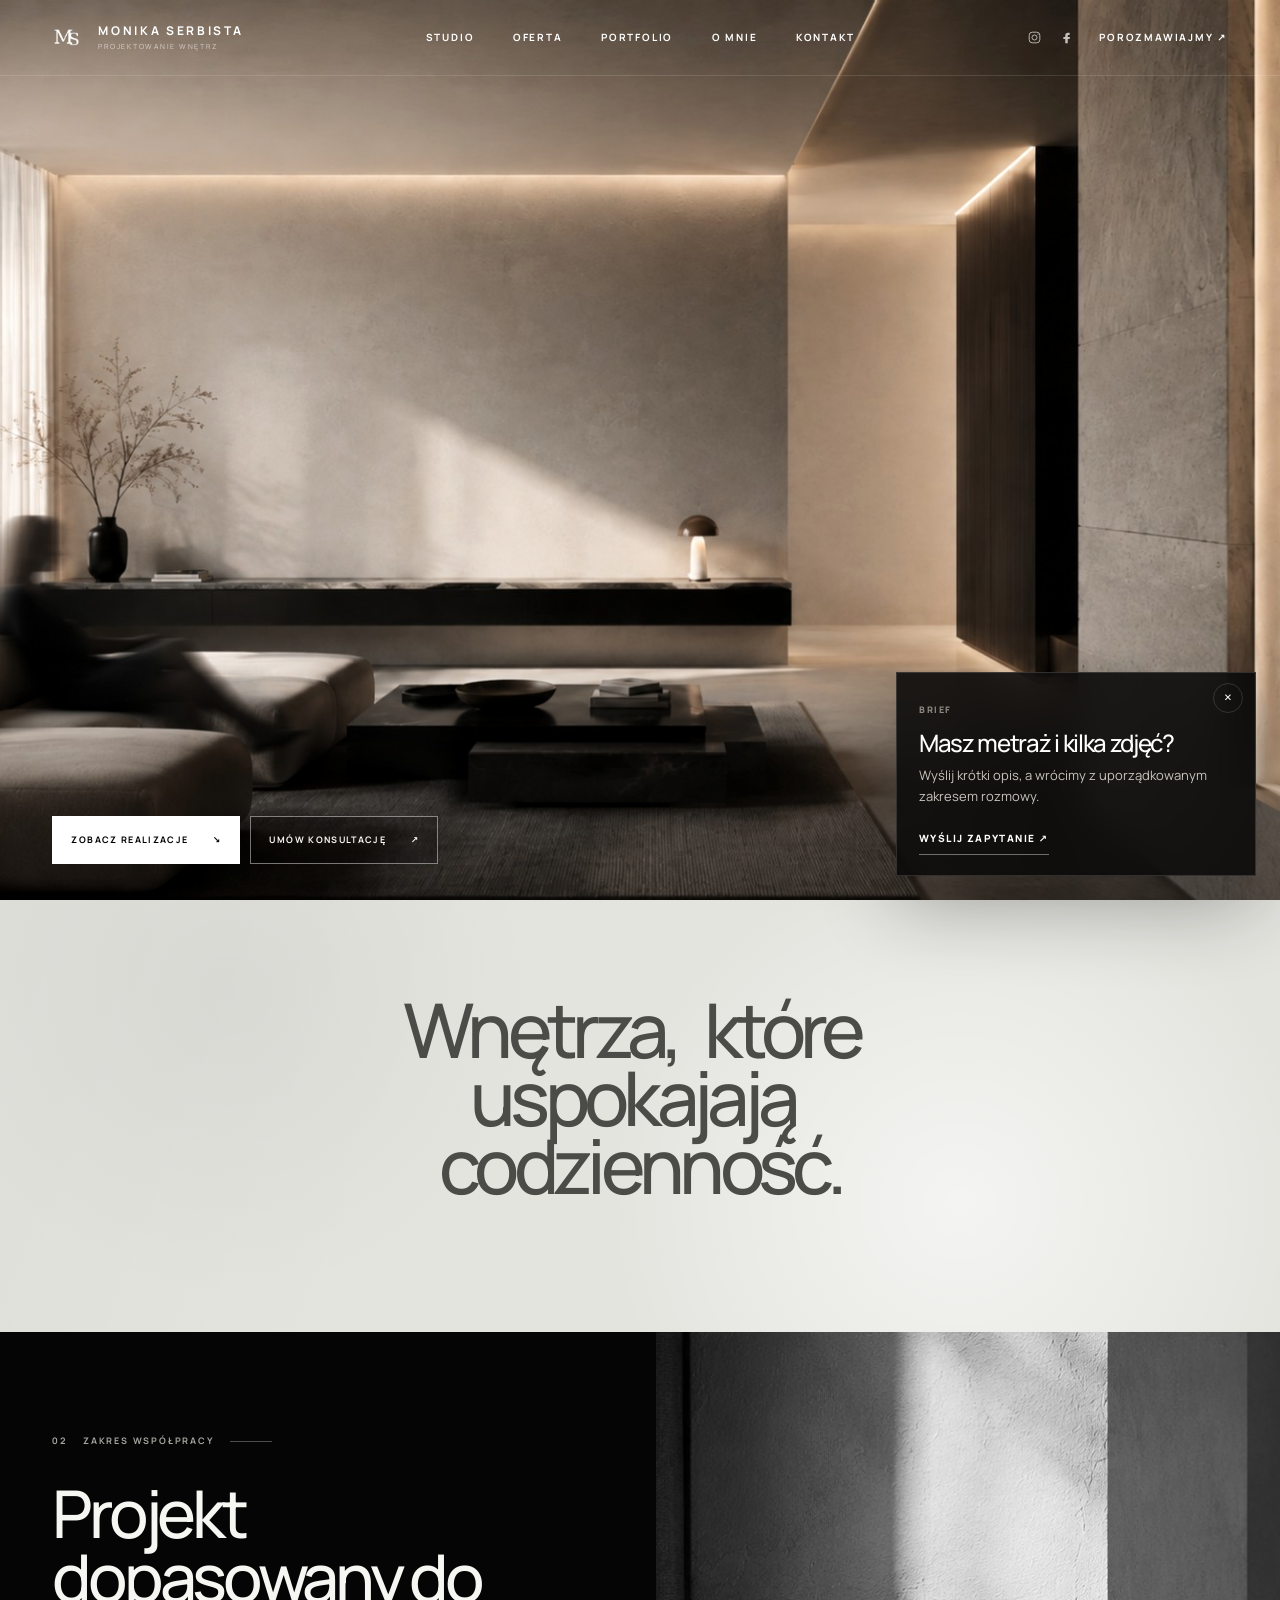
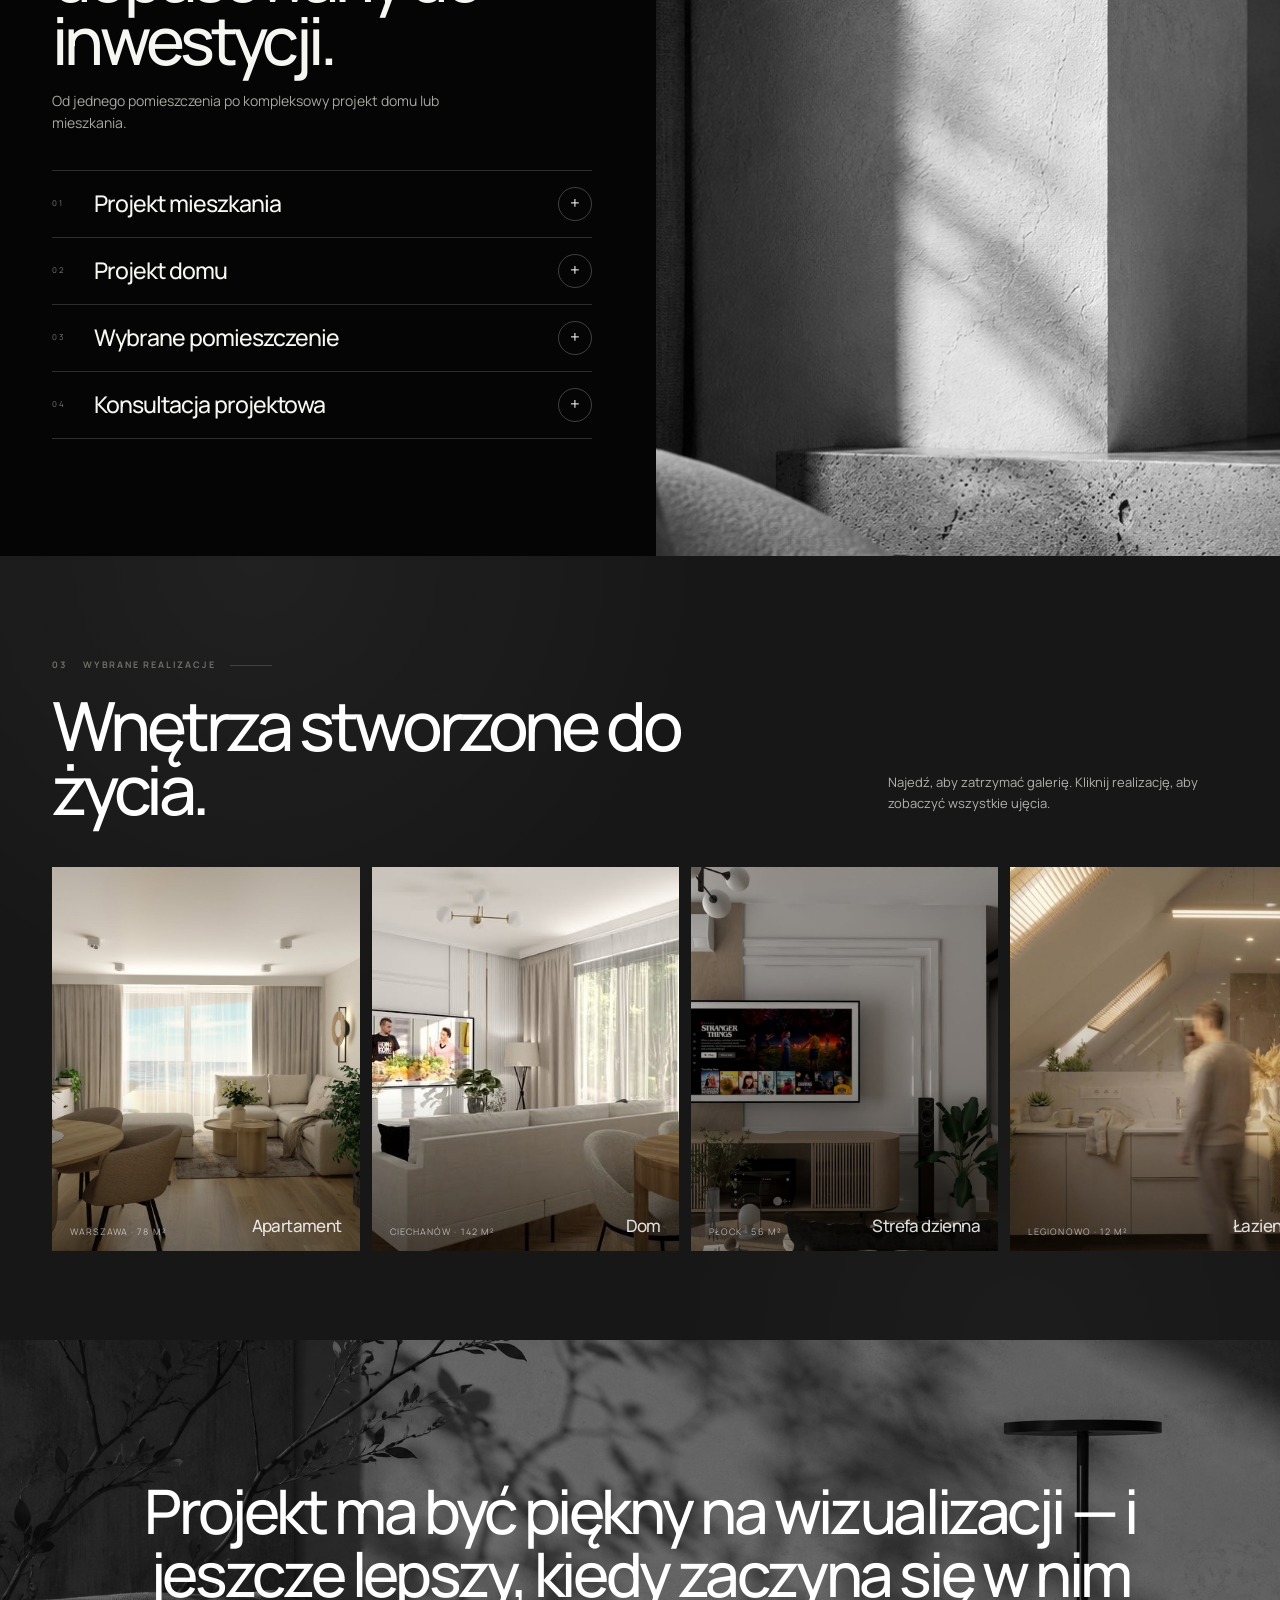
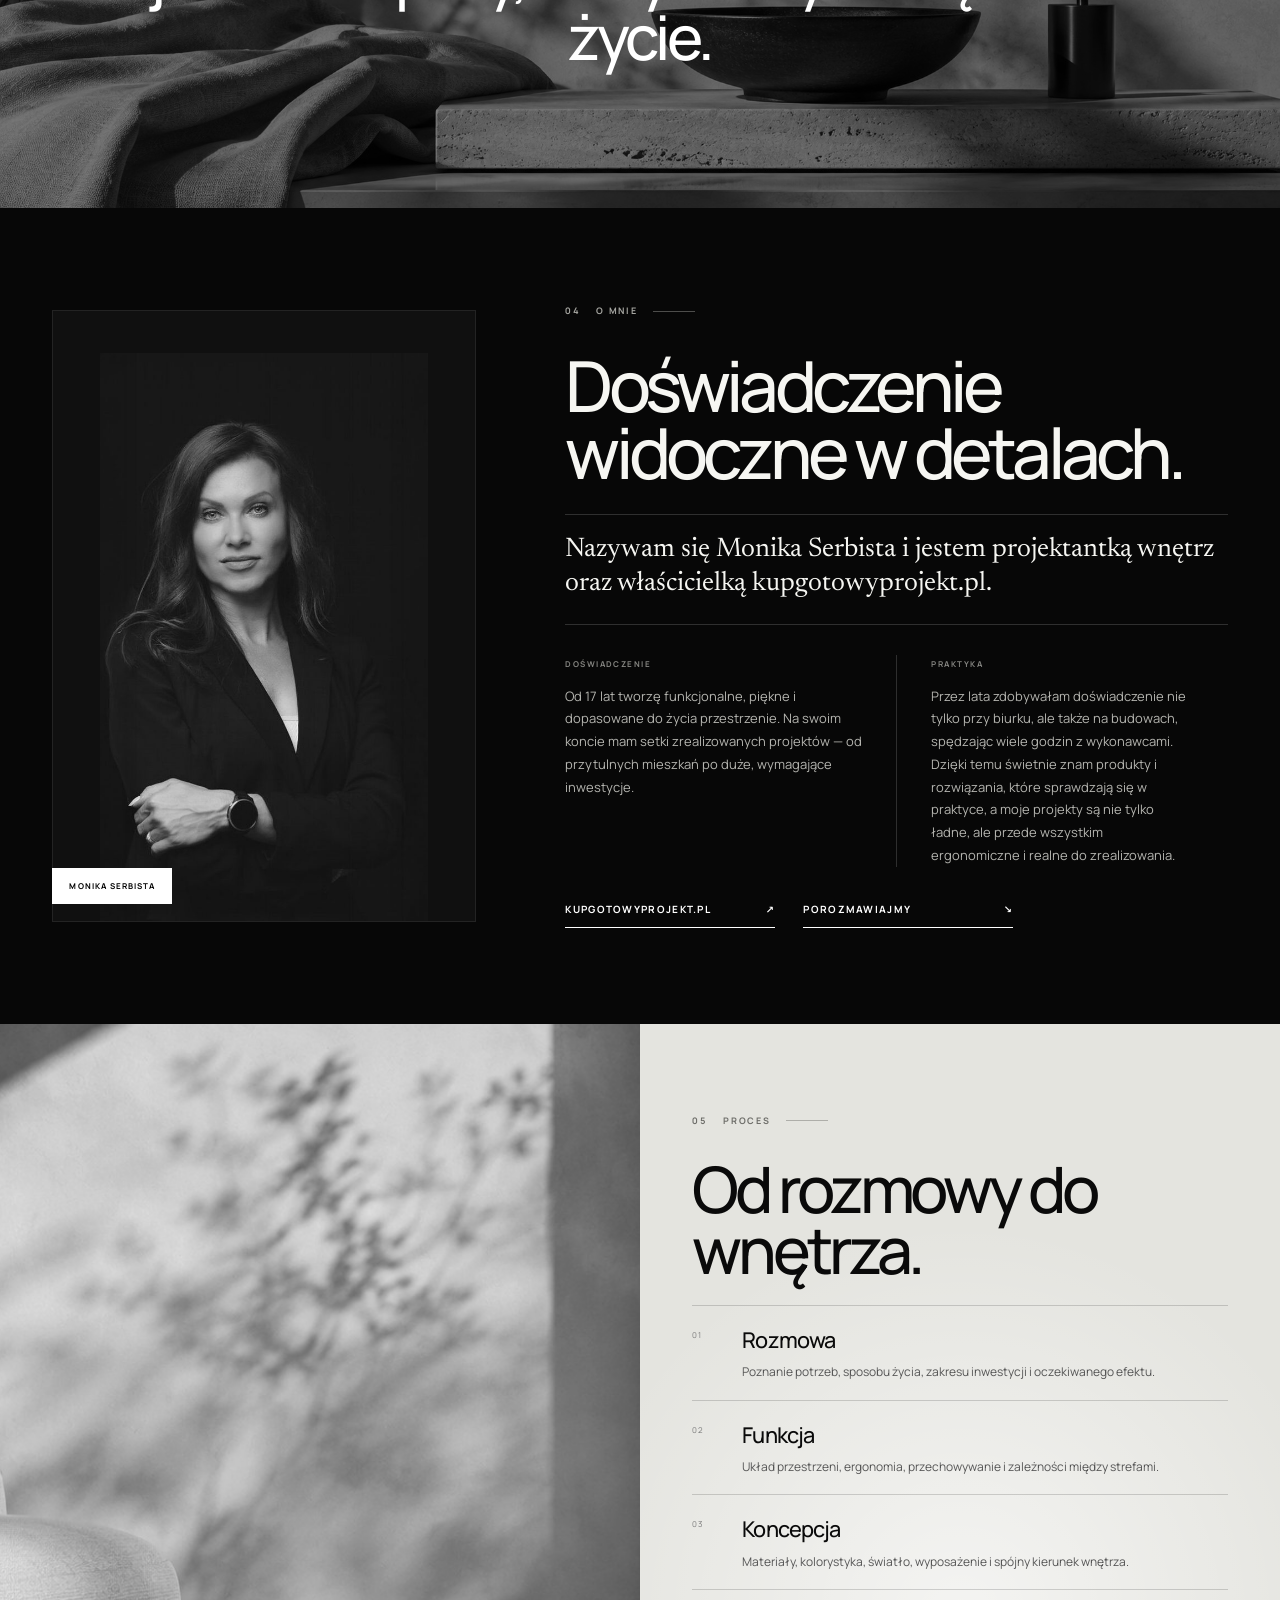
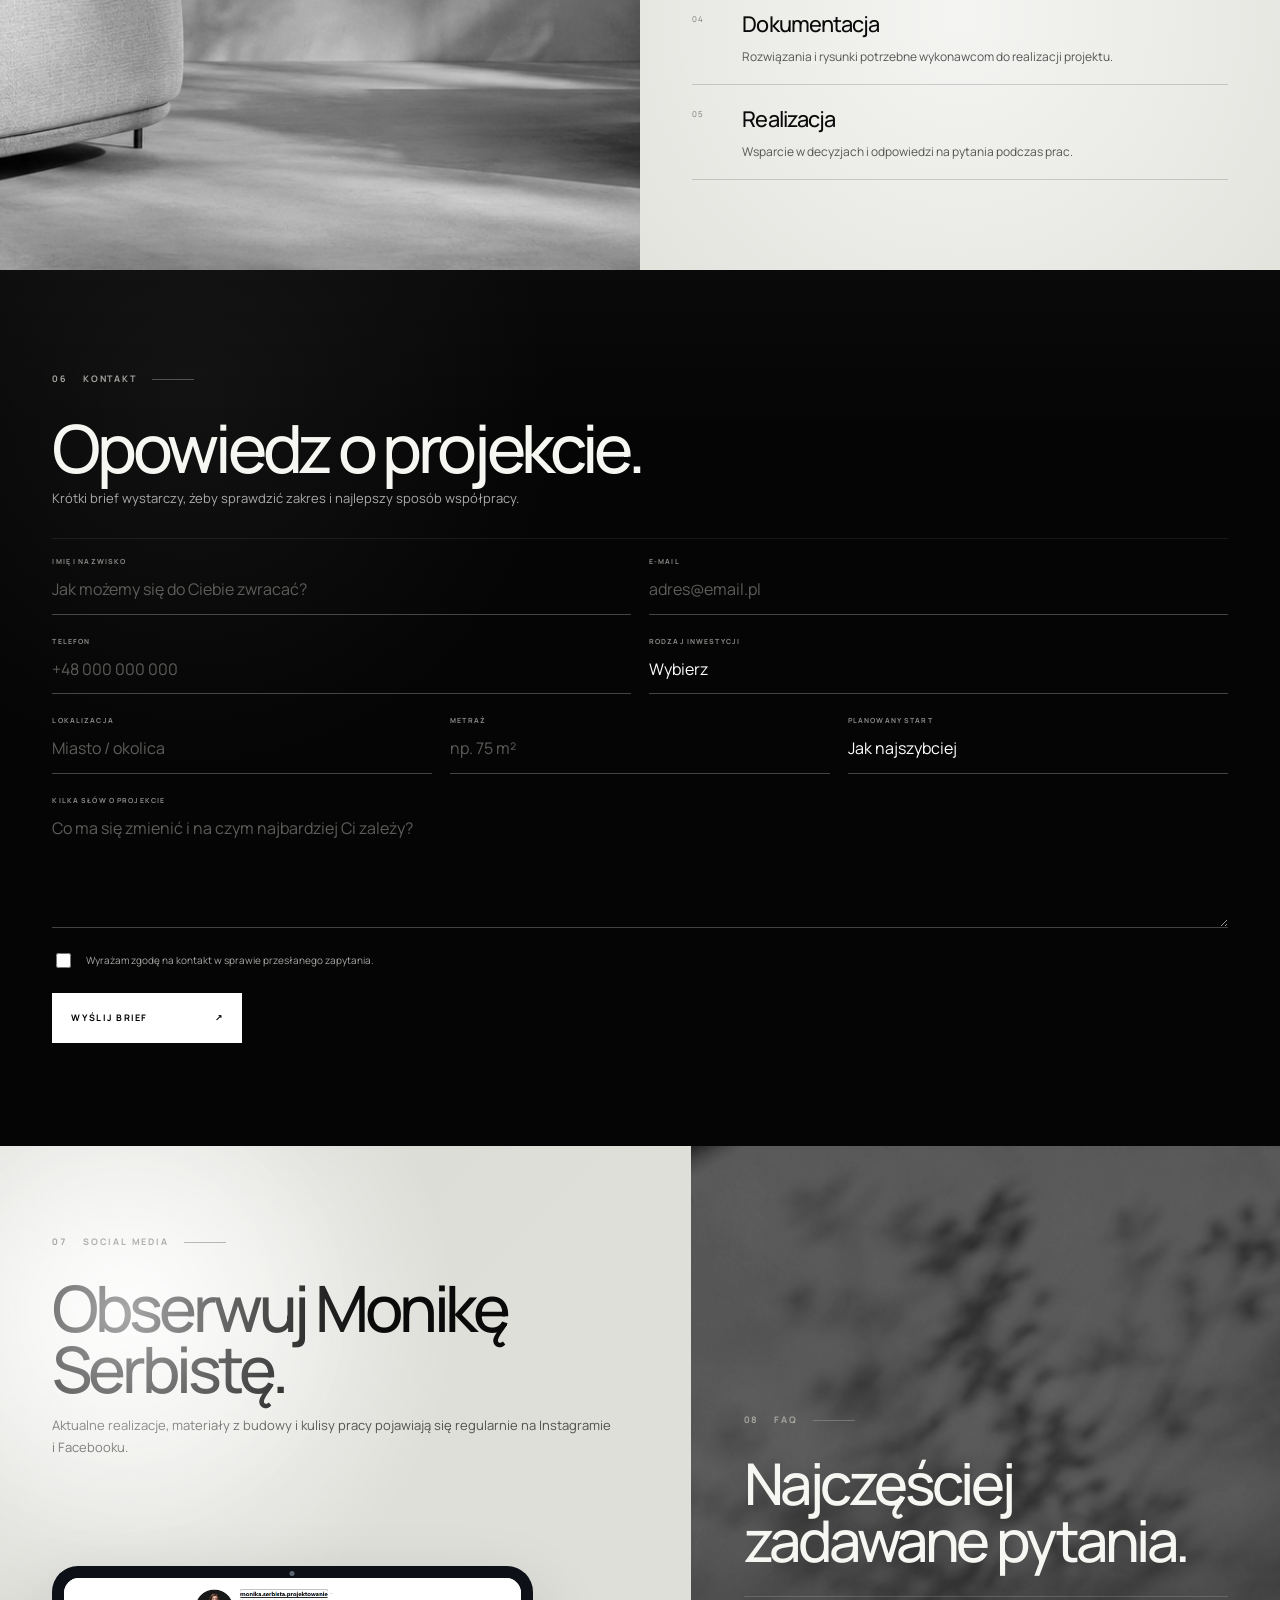
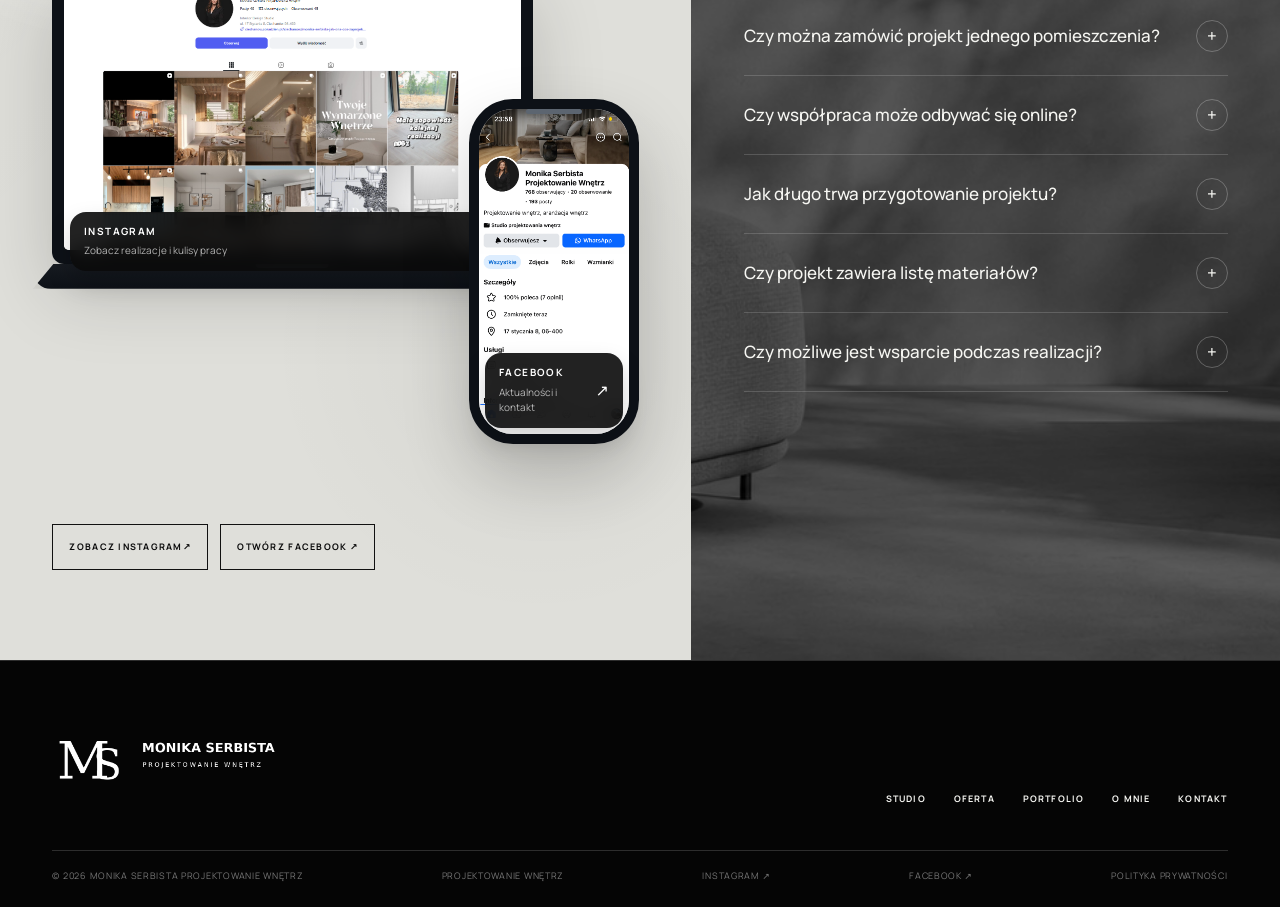
==== index.html @ b3ddcc68 "Add files via upload" ====
<!doctype html>
<html lang="pl">
<head>
  <meta charset="utf-8">
  <meta name="viewport" content="width=device-width, initial-scale=1, viewport-fit=cover">
  <meta name="theme-color" content="#050505">
  <meta name="description" content="Monika Serbista Projektowanie Wnętrz — funkcjonalne, dopracowane i realne do wykonania przestrzenie.">
  <title>Monika Serbista — projektowanie wnętrz</title>
  <link rel="icon" type="image/png" href="favicon.png">
  <link rel="preconnect" href="https://fonts.googleapis.com">
  <link rel="preconnect" href="https://fonts.gstatic.com" crossorigin>
  <link href="https://fonts.googleapis.com/css2?family=Manrope:wght@400;500;600;700&family=Newsreader:opsz,wght@6..72,400;6..72,500&display=swap" rel="stylesheet">
  <link rel="stylesheet" href="style.css?v=23.0.0">
</head>
<body>
  <a class="skip-link" href="#main">Przejdź do treści</a>

  <header class="site-header" data-header>
    <a class="brand" href="#start" aria-label="Monika Serbista Projektowanie Wnętrz — strona główna">
      <img src="monogram-white.png" alt="" class="brand__mark">
      <span class="brand__copy"><strong>MONIKA SERBISTA</strong><small>PROJEKTOWANIE WNĘTRZ</small></span>
    </a>

    <nav class="desktop-nav" aria-label="Główna nawigacja">
      <a href="#studio">Studio</a>
      <a href="#oferta">Oferta</a>
      <a href="#portfolio">Portfolio</a>
      <a href="#o-mnie">O mnie</a>
      <a href="#kontakt">Kontakt</a>
    </nav>

    <div class="header-actions">
      <div class="header-socials" aria-label="Social media">
        <a href="https://www.instagram.com/monika.serbista.projektowanie" target="_blank" rel="noopener" aria-label="Instagram Monika Serbista Projektowanie Wnętrz">
          <svg viewBox="0 0 24 24" aria-hidden="true"><rect x="3.5" y="3.5" width="17" height="17" rx="5"></rect><circle cx="12" cy="12" r="4"></circle><circle cx="17.5" cy="6.7" r=".8" class="fill"></circle></svg>
        </a>
        <a href="https://www.facebook.com/MonikaSerbistaProjektowanieWnetrz" target="_blank" rel="noopener" aria-label="Facebook Monika Serbista Projektowanie Wnętrz">
          <svg viewBox="0 0 24 24" aria-hidden="true"><path d="M14.5 8H17V4.5h-2.5C11.4 4.5 10 6.4 10 9v2H7v3.5h3V21h4v-6.5h3L17.5 11H14V9.3c0-.9.3-1.3.5-1.3Z"></path></svg>
        </a>
      </div>
      <a class="header-cta" href="#kontakt">Porozmawiajmy <span aria-hidden="true">↗</span></a>
    </div>

    <button class="menu-toggle" type="button" aria-expanded="false" aria-controls="mobile-menu" aria-label="Otwórz menu">
      <span></span><span></span>
    </button>
  </header>

  <div class="mobile-menu" id="mobile-menu" hidden>
    <nav aria-label="Menu mobilne">
      <a href="#studio"><span>01</span>Studio</a>
      <a href="#oferta"><span>02</span>Oferta</a>
      <a href="#portfolio"><span>03</span>Portfolio</a>
      <a href="#o-mnie"><span>04</span>O mnie</a>
      <a href="#kontakt"><span>05</span>Kontakt</a>
    </nav>
    <div class="mobile-menu__foot">
      <div class="mobile-socials">
        <a href="https://www.instagram.com/monika.serbista.projektowanie" target="_blank" rel="noopener">Instagram ↗</a>
        <a href="https://www.facebook.com/MonikaSerbistaProjektowanieWnetrz" target="_blank" rel="noopener">Facebook ↗</a>
      </div>
      <a href="tel:+48516092967">+48 516 092 967</a>
      <a href="mailto:serbistamonika@gmail.com">serbistamonika@gmail.com</a>
    </div>
  </div>

  <main id="main">
    <section class="hero" id="start" aria-label="Monika Serbista Projektowanie Wnętrz">
      <h1 class="sr-only">Monika Serbista — projektowanie wnętrz</h1>
      <div class="hero__frames" aria-hidden="true">
        <img src="hero-01.jpg" alt="" class="hero__frame is-active" fetchpriority="high">
        <img src="hero-02.jpg" alt="" class="hero__frame" loading="eager">
        <img src="hero-03.jpg" alt="" class="hero__frame" loading="eager">
        <img src="hero-04.jpg" alt="" class="hero__frame" loading="eager">
        <img src="hero-05.jpg" alt="" class="hero__frame" loading="eager">
      </div>
      <div class="hero__controls">
        <a class="hero-btn hero-btn--solid" href="#portfolio">Zobacz realizacje <span>↘</span></a>
        <a class="hero-btn" href="#kontakt">Umów konsultację <span>↗</span></a>
      </div>
    </section>

    <section class="studio-note surface-concrete studio-note--centered" id="studio">
      <div class="studio-note__inner studio-note__inner--centered">
        <div class="studio-rotator reveal" data-rotator aria-label="Podejście Moniki Serbisty">
          <div class="studio-rotator__stage" aria-live="polite">
            <p class="studio-rotator__line is-active">Wnętrza, które uspokajają codzienność.</p>
            <p class="studio-rotator__line">Wnętrza, które porządkują codzienność.</p>
            <p class="studio-rotator__line">Wnętrza, które mają swój rytm.</p>
            <p class="studio-rotator__line">Wnętrza, które zostają na lata.</p>
            <p class="studio-rotator__line">Wnętrza, które naprawdę działają.</p>
          </div>
        </div>
      </div>
    </section>

    <section class="services" id="oferta">
      <div class="services__copy">
        <div class="section-kicker section-kicker--light reveal"><span>02</span> Zakres współpracy</div>
        <h2 class="reveal">Projekt dopasowany do inwestycji.</h2>
        <p class="services__lead reveal">Od jednego pomieszczenia po kompleksowy projekt domu lub mieszkania.</p>

        <div class="service-list reveal" data-service-list>
          <article class="service-item">
            <button type="button" aria-expanded="false">
              <span>01</span><strong>Projekt mieszkania</strong><i>+</i>
            </button>
            <div class="service-item__panel">
              <p>Kompleksowy projekt obejmujący funkcję, koncepcję, materiały oraz dokumentację potrzebną do realizacji.</p>
              <a href="#kontakt">Zapytaj o projekt <span>↗</span></a>
            </div>
          </article>
          <article class="service-item">
            <button type="button" aria-expanded="false">
              <span>02</span><strong>Projekt domu</strong><i>+</i>
            </button>
            <div class="service-item__panel">
              <p>Spójny kierunek dla całej inwestycji — od układu pomieszczeń po materiały, światło i detale wykonawcze.</p>
              <a href="#kontakt">Zapytaj o projekt <span>↗</span></a>
            </div>
          </article>
          <article class="service-item">
            <button type="button" aria-expanded="false">
              <span>03</span><strong>Wybrane pomieszczenie</strong><i>+</i>
            </button>
            <div class="service-item__panel">
              <p>Kuchnia, łazienka, salon lub sypialnia opracowane jako osobny, precyzyjnie określony zakres.</p>
              <a href="#kontakt">Zapytaj o projekt <span>↗</span></a>
            </div>
          </article>
          <article class="service-item">
            <button type="button" aria-expanded="false">
              <span>04</span><strong>Konsultacja projektowa</strong><i>+</i>
            </button>
            <div class="service-item__panel">
              <p>Skoncentrowane spotkanie, podczas którego porządkujemy decyzje, rozwiązania i dalszy kierunek projektu.</p>
              <a href="#kontakt">Umów konsultację <span>↗</span></a>
            </div>
          </article>
        </div>
      </div>
      <div class="services__image reveal">
        <img src="separator-02.jpg" alt="Monochromatyczny detal wnętrza z rzeźbiarską formą" loading="lazy">
      </div>
    </section>

    <section class="portfolio surface-graphite" id="portfolio">
      <div class="portfolio__head">
        <div class="section-kicker reveal"><span>03</span> Wybrane realizacje</div>
        <h2 class="reveal">Wnętrza stworzone do życia.</h2>
        <p class="reveal">Najedź, aby zatrzymać galerię. Kliknij realizację, aby zobaczyć wszystkie ujęcia.</p>
      </div>

      <div class="project-marquee" data-project-marquee>
        <div class="project-rail" data-project-rail>
          <button class="project-card" type="button" data-project="apartament" aria-label="Otwórz realizację: Apartament w Warszawie">
            <img src="pokojglowny.jpg" alt="Jasny salon z jadalnią" loading="lazy">
            <span class="project-card__shade"></span>
            <span class="project-card__meta"><small>Warszawa · 78 m²</small><strong>Apartament</strong></span>
          </button>
          <button class="project-card" type="button" data-project="salon" aria-label="Otwórz realizację: Dom w Ciechanowie">
            <img src="salon3.jpg" alt="Salon z jadalnią i dużym przeszkleniem" loading="lazy">
            <span class="project-card__shade"></span>
            <span class="project-card__meta"><small>Ciechanów · 142 m²</small><strong>Dom</strong></span>
          </button>
          <button class="project-card" type="button" data-project="kuchnia-salon" aria-label="Otwórz realizację: Strefa dzienna w Płocku">
            <img src="salonkuchnia1.jpg" alt="Salon z kuchnią i drewnianą zabudową" loading="lazy">
            <span class="project-card__shade"></span>
            <span class="project-card__meta"><small>Płock · 56 m²</small><strong>Strefa dzienna</strong></span>
          </button>
          <button class="project-card" type="button" data-project="lazienka" aria-label="Otwórz realizację: Łazienka w Legionowie">
            <img src="lazienka1.jpg" alt="Łazienka pod skosem z wanną" loading="lazy">
            <span class="project-card__shade"></span>
            <span class="project-card__meta"><small>Legionowo · 12 m²</small><strong>Łazienka</strong></span>
          </button>
          <button class="project-card" type="button" data-project="sypialnia" aria-label="Otwórz realizację: Sypialnia w Olsztynie">
            <img src="sypialnia3.jpg" alt="Sypialnia w neutralnej palecie" loading="lazy">
            <span class="project-card__shade"></span>
            <span class="project-card__meta"><small>Olsztyn · 18 m²</small><strong>Sypialnia</strong></span>
          </button>
          <button class="project-card" type="button" data-project="kuchnia-salon" aria-label="Otwórz realizację: Kuchnia w Mławie">
            <img src="kuchnia1.jpg" alt="Kuchnia z jadalnią" loading="lazy">
            <span class="project-card__shade"></span>
            <span class="project-card__meta"><small>Mława · 34 m²</small><strong>Kuchnia</strong></span>
          </button>
        </div>
      </div>
    </section>

    <section class="quote-band" aria-label="Podejście projektowe">
      <img src="detail-03.jpg" alt="Materiały i światło w monochromatycznej palecie" loading="lazy">
      <div class="quote-band__overlay"></div>
      <blockquote class="reveal">Projekt ma być piękny na wizualizacji — i jeszcze lepszy, kiedy zaczyna się w nim życie.</blockquote>
    </section>

    <section class="about" id="o-mnie">
      <div class="about__portrait reveal">
        <div class="about__portrait-frame">
          <img src="omnie.jpg" alt="Monika Serbista — projektantka wnętrz" loading="lazy">
        </div>
        <span>Monika Serbista</span>
      </div>
      <div class="about__copy">
        <div class="section-kicker section-kicker--light reveal"><span>04</span> O mnie</div>
        <h2 class="reveal">Doświadczenie widoczne w detalach.</h2>
        <p class="about__intro reveal">Nazywam się Monika Serbista i jestem projektantką wnętrz oraz właścicielką kupgotowyprojekt.pl.</p>

        <div class="about__story reveal">
          <article>
            <span>DOŚWIADCZENIE</span>
            <p>Od 17 lat tworzę funkcjonalne, piękne i dopasowane do życia przestrzenie. Na swoim koncie mam setki zrealizowanych projektów — od przytulnych mieszkań po duże, wymagające inwestycje.</p>
          </article>
          <article>
            <span>PRAKTYKA</span>
            <p>Przez lata zdobywałam doświadczenie nie tylko przy biurku, ale także na budowach, spędzając wiele godzin z wykonawcami. Dzięki temu świetnie znam produkty i rozwiązania, które sprawdzają się w praktyce, a moje projekty są nie tylko ładne, ale przede wszystkim ergonomiczne i realne do zrealizowania.</p>
          </article>
        </div>

        <div class="about__links reveal">
          <a class="line-link line-link--light" href="https://kupgotowyprojekt.pl/" target="_blank" rel="noopener">kupgotowyprojekt.pl <span>↗</span></a>
          <a class="line-link line-link--light" href="#kontakt">Porozmawiajmy <span>↘</span></a>
        </div>
      </div>
    </section>

    <section class="process surface-concrete" id="proces">
      <div class="process__image reveal">
        <img src="separator-03.jpg" alt="Monochromatyczny kącik wypoczynkowy i naturalne światło" loading="lazy">
      </div>
      <div class="process__copy">
        <div class="section-kicker reveal"><span>05</span> Proces</div>
        <h2 class="reveal">Od rozmowy do wnętrza.</h2>
        <div class="process__steps reveal">
          <article><span>01</span><div><strong>Rozmowa</strong><p>Poznanie potrzeb, sposobu życia, zakresu inwestycji i oczekiwanego efektu.</p></div></article>
          <article><span>02</span><div><strong>Funkcja</strong><p>Układ przestrzeni, ergonomia, przechowywanie i zależności między strefami.</p></div></article>
          <article><span>03</span><div><strong>Koncepcja</strong><p>Materiały, kolorystyka, światło, wyposażenie i spójny kierunek wnętrza.</p></div></article>
          <article><span>04</span><div><strong>Dokumentacja</strong><p>Rozwiązania i rysunki potrzebne wykonawcom do realizacji projektu.</p></div></article>
          <article><span>05</span><div><strong>Realizacja</strong><p>Wsparcie w decyzjach i odpowiedzi na pytania podczas prac.</p></div></article>
        </div>
      </div>
    </section>

    <section class="contact" id="kontakt">
      <div class="contact__panel">
        <div class="section-kicker section-kicker--light reveal"><span>06</span> Kontakt</div>
        <h2 class="reveal">Opowiedz o projekcie.</h2>
        <p class="contact__lead reveal">Krótki brief wystarczy, żeby sprawdzić zakres i najlepszy sposób współpracy.</p>

        <form class="brief-form reveal" action="https://formsubmit.co/serbistamonika@gmail.com" method="POST">
          <input type="hidden" name="_subject" value="Nowe zapytanie ze strony Monika Serbista Projektowanie Wnętrz">
          <input type="hidden" name="_template" value="table">
          <input type="hidden" name="_captcha" value="false">
          <input type="text" name="_honey" tabindex="-1" autocomplete="off" class="honeypot">

          <div class="field field--half"><label for="name">Imię i nazwisko</label><input id="name" name="Imię i nazwisko" type="text" required placeholder="Jak możemy się do Ciebie zwracać?"></div>
          <div class="field field--half"><label for="email">E-mail</label><input id="email" name="E-mail" type="email" required placeholder="adres@email.pl"></div>
          <div class="field field--half"><label for="phone">Telefon</label><input id="phone" name="Telefon" type="tel" placeholder="+48 000 000 000"></div>
          <div class="field field--half"><label for="type">Rodzaj inwestycji</label><select id="type" name="Rodzaj inwestycji" required><option value="" selected disabled>Wybierz</option><option>Mieszkanie</option><option>Dom</option><option>Pojedyncze pomieszczenie</option><option>Konsultacja</option></select></div>
          <div class="field field--third"><label for="location">Lokalizacja</label><input id="location" name="Lokalizacja" type="text" placeholder="Miasto / okolica"></div>
          <div class="field field--third"><label for="area">Metraż</label><input id="area" name="Metraż" type="text" placeholder="np. 75 m²"></div>
          <div class="field field--third"><label for="project-start">Planowany start</label><select id="project-start" name="Planowany start"><option>Jak najszybciej</option><option>1–3 miesiące</option><option>3–6 miesięcy</option><option>Później / orientacyjnie</option></select></div>
          <div class="field field--full"><label for="message">Kilka słów o projekcie</label><textarea id="message" name="Opis projektu" rows="4" required placeholder="Co ma się zmienić i na czym najbardziej Ci zależy?"></textarea></div>
          <label class="consent field--full"><input type="checkbox" required><span>Wyrażam zgodę na kontakt w sprawie przesłanego zapytania.</span></label>
          <div class="form-submit field--full"><button class="submit-btn" type="submit">Wyślij brief <span>↗</span></button></div>
        </form>
      </div>
    </section>

    <section class="social-faq" aria-label="Social media i najczęściej zadawane pytania">
      <div class="social-showcase surface-concrete">
        <div class="section-kicker reveal"><span>07</span> Social media</div>
        <h2 class="reveal">Obserwuj Monikę Serbistę.</h2>
        <p class="reveal">Aktualne realizacje, materiały z budowy i kulisy pracy pojawiają się regularnie na Instagramie i Facebooku.</p>

        <div class="social-devices reveal" data-parallax-area aria-label="Podgląd profili Moniki Serbisty na Instagramie i Facebooku">
          <a class="social-laptop" data-parallax="5" href="https://www.instagram.com/monika.serbista.projektowanie" target="_blank" rel="noopener" aria-label="Otwórz Instagram Moniki Serbisty">
            <div class="social-laptop__screen-shell">
              <span class="social-laptop__camera" aria-hidden="true"></span>
              <div class="social-laptop__screen">
                <img src="social-instagram-desktop.png" alt="Profil Monika Serbista Projektowanie Wnętrz na Instagramie">
              </div>
            </div>
            <div class="social-laptop__base" aria-hidden="true"><span></span></div>
            <div class="social-device-label"><strong>Instagram</strong><small>Zobacz realizacje i kulisy pracy</small><i>↗</i></div>
          </a>

          <a class="social-phone" data-parallax="-5" href="https://www.facebook.com/MonikaSerbistaProjektowanieWnetrz" target="_blank" rel="noopener" aria-label="Otwórz Facebook Moniki Serbisty">
            <div class="social-phone__shell">
              <span class="social-phone__speaker" aria-hidden="true"></span>
              <div class="social-phone__screen">
                <img src="social-facebook-phone.png" alt="Mobilny profil Monika Serbista Projektowanie Wnętrz na Facebooku">
              </div>
            </div>
            <div class="social-device-label"><strong>Facebook</strong><small>Aktualności i kontakt</small><i>↗</i></div>
          </a>
        </div>

        <div class="social-showcase__links reveal">
          <a href="https://www.instagram.com/monika.serbista.projektowanie" target="_blank" rel="noopener">Zobacz Instagram <span>↗</span></a>
          <a href="https://www.facebook.com/MonikaSerbistaProjektowanieWnetrz" target="_blank" rel="noopener">Otwórz Facebook <span>↗</span></a>
        </div>
      </div>

      <div class="faq-panel">
        <img src="separator-03.jpg" alt="" aria-hidden="true">
        <div class="faq-panel__shade"></div>
        <div class="faq-panel__content">
          <div class="section-kicker section-kicker--light reveal"><span>08</span> FAQ</div>
          <h2 class="reveal">Najczęściej zadawane pytania.</h2>
          <div class="faq-list reveal">
            <details>
              <summary>Czy można zamówić projekt jednego pomieszczenia?<span>+</span></summary>
              <p>Tak. Zakres może obejmować pojedynczą kuchnię, łazienkę, salon, sypialnię albo inne wybrane wnętrze.</p>
            </details>
            <details>
              <summary>Czy współpraca może odbywać się online?<span>+</span></summary>
              <p>Tak. Sposób współpracy dobierany jest do lokalizacji, zakresu projektu i potrzeb inwestora.</p>
            </details>
            <details>
              <summary>Jak długo trwa przygotowanie projektu?<span>+</span></summary>
              <p>Termin zależy od metrażu i zakresu. Po krótkim briefie można określić realny harmonogram dla konkretnej inwestycji.</p>
            </details>
            <details>
              <summary>Czy projekt zawiera listę materiałów?<span>+</span></summary>
              <p>Zakres może obejmować dobór materiałów, wyposażenia i rozwiązań potrzebnych do świadomej realizacji projektu.</p>
            </details>
            <details>
              <summary>Czy możliwe jest wsparcie podczas realizacji?<span>+</span></summary>
              <p>Tak. Forma wsparcia i konsultacji podczas prac jest ustalana indywidualnie wraz z zakresem projektu.</p>
            </details>
          </div>
        </div>
      </div>
    </section>
  </main>

  <footer class="site-footer">
    <div class="site-footer__top">
      <img src="logo-white.png" alt="Monika Serbista — projektowanie wnętrz" class="site-footer__logo">
      <div class="site-footer__nav"><a href="#studio">Studio</a><a href="#oferta">Oferta</a><a href="#portfolio">Portfolio</a><a href="#o-mnie">O mnie</a><a href="#kontakt">Kontakt</a></div>
    </div>
    <div class="site-footer__meta">
      <span>© <span data-year></span> Monika Serbista Projektowanie Wnętrz</span><span>Projektowanie wnętrz</span>
      <a href="https://www.instagram.com/monika.serbista.projektowanie" target="_blank" rel="noopener">Instagram ↗</a>
      <a href="https://www.facebook.com/MonikaSerbistaProjektowanieWnetrz" target="_blank" rel="noopener">Facebook ↗</a>
      <a href="https://kupgotowyprojekt.pl/polityka-prywatnosci/" target="_blank" rel="noopener">Polityka prywatności</a>
    </div>
  </footer>

  <dialog class="gallery" aria-label="Galeria realizacji">
    <button class="gallery__close" type="button" aria-label="Zamknij galerię">×</button>
    <button class="gallery__nav gallery__nav--prev" type="button" aria-label="Poprzednie zdjęcie">←</button>
    <figure><img src="" alt=""><figcaption><span class="gallery__title"></span><span class="gallery__count"></span></figcaption></figure>
    <button class="gallery__nav gallery__nav--next" type="button" aria-label="Następne zdjęcie">→</button>
  </dialog>

  <script src="script.js?v=23.0.0" defer></script>
</body>
</html>
---- style.css ----
:root{
  --black:#050505;
  --black-soft:#0d0d0d;
  --graphite:#171717;
  --graphite-2:#242424;
  --white:#f6f6f2;
  --paper:#e4e4df;
  --paper-2:#d4d4cf;
  --muted:#9d9d98;
  --line:rgba(255,255,255,.16);
  --line-dark:rgba(0,0,0,.16);
  --header-h:76px;
  --pad-x:clamp(22px,4.1vw,72px);
  --sans:"Manrope",system-ui,-apple-system,BlinkMacSystemFont,"Segoe UI",sans-serif;
  --serif:"Newsreader",Georgia,serif;
}

*{box-sizing:border-box}
html{scroll-behavior:smooth;background:var(--black)}
body{margin:0;background:var(--black);color:var(--white);font-family:var(--sans);font-size:16px;line-height:1.55;overflow-x:hidden}
body.menu-open{overflow:hidden}
img{display:block;max-width:100%}
section[id]{scroll-margin-top:var(--header-h)}
a{color:inherit;text-decoration:none}
button,input,select,textarea{font:inherit}
button{color:inherit}
.sr-only{position:absolute;width:1px;height:1px;padding:0;margin:-1px;overflow:hidden;clip:rect(0,0,0,0);white-space:nowrap;border:0}
.skip-link{position:fixed;left:12px;top:12px;z-index:9999;background:#fff;color:#000;padding:10px 14px;transform:translateY(-160%);visibility:hidden;opacity:0;transition:.25s}
.skip-link:focus-visible{transform:none;visibility:visible;opacity:1}

/* Header */
.site-header{position:fixed;inset:0 0 auto 0;height:var(--header-h);padding:0 var(--pad-x);display:grid;grid-template-columns:1fr auto 1fr;align-items:center;z-index:1000;color:#fff;background:transparent;border-bottom:1px solid rgba(255,255,255,.12);transition:background .35s ease,border-color .35s ease,backdrop-filter .35s ease}
.site-header.is-scrolled,.site-header.menu-active{background:rgba(5,5,5,.96);border-color:rgba(255,255,255,.12);backdrop-filter:blur(14px)}
.brand{display:inline-flex;align-items:center;gap:12px;width:max-content}
.brand__mark{width:34px;height:34px;object-fit:contain}
.brand__copy{display:grid;line-height:1}
.brand__copy strong{font-size:12px;letter-spacing:.22em;font-weight:700}
.brand__copy small{margin-top:6px;font-size:7px;letter-spacing:.25em;color:rgba(255,255,255,.64)}
.desktop-nav{display:flex;gap:clamp(26px,3vw,54px);align-items:center}
.desktop-nav a,.header-cta{font-size:10px;font-weight:700;letter-spacing:.18em;text-transform:uppercase;position:relative;white-space:nowrap}
.desktop-nav a::after,.header-cta::after{content:"";position:absolute;left:0;right:100%;bottom:-8px;height:1px;background:#fff;transition:right .3s ease}
.desktop-nav a:hover::after,.header-cta:hover::after{right:0}
.header-actions{justify-self:end;display:flex;align-items:center;gap:24px}
.header-socials{display:flex;align-items:center;gap:14px}
.header-socials a{display:grid;place-items:center;width:18px;height:18px;opacity:.72;transition:opacity .25s ease,transform .25s ease}
.header-socials a:hover{opacity:1;transform:translateY(-2px)}
.header-socials svg{width:15px;height:15px;fill:none;stroke:currentColor;stroke-width:1.45}
.header-socials svg path,.header-socials svg .fill{fill:currentColor;stroke:none}
.menu-toggle{display:none;width:44px;height:44px;border:0;background:transparent;padding:0;position:relative}
.menu-toggle span{position:absolute;left:10px;right:10px;height:1px;background:#fff;transition:.25s}
.menu-toggle span:first-child{top:18px}.menu-toggle span:last-child{top:25px}
.menu-toggle[aria-expanded="true"] span:first-child{top:22px;transform:rotate(45deg)}
.menu-toggle[aria-expanded="true"] span:last-child{top:22px;transform:rotate(-45deg)}
.mobile-menu{position:fixed;inset:var(--header-h) 0 0;background:#050505;z-index:990;padding:42px 22px 26px;color:#fff}
.mobile-menu nav{display:grid}
.mobile-menu nav a{display:flex;align-items:baseline;gap:15px;padding:18px 0;border-bottom:1px solid var(--line);font-size:clamp(30px,10vw,54px);line-height:1}
.mobile-menu nav span{font-size:9px;color:#888;letter-spacing:.18em}
.mobile-menu__foot{position:absolute;left:22px;right:22px;bottom:28px;display:grid;gap:8px;font-size:12px;color:#aaa}
.mobile-socials{display:flex;gap:22px;margin-bottom:12px;color:#fff}

/* Shared */
.section-kicker{display:flex;align-items:center;gap:15px;font-size:9px;font-weight:700;letter-spacing:.2em;text-transform:uppercase;color:#6d6d69}
.section-kicker::after{content:"";width:42px;height:1px;background:currentColor;opacity:.45}
.section-kicker span{font-variant-numeric:tabular-nums}
.section-kicker--light{color:#a5a5a0}
.reveal{opacity:0;transform:translateY(22px);transition:opacity .75s cubic-bezier(.2,.7,.2,1),transform .75s cubic-bezier(.2,.7,.2,1)}
.reveal.is-visible{opacity:1;transform:none}
.line-link{display:inline-flex;align-items:center;justify-content:space-between;gap:40px;min-width:210px;padding:0 0 10px;border-bottom:1px solid currentColor;font-size:10px;font-weight:700;letter-spacing:.13em;text-transform:uppercase}
.line-link span{transition:transform .25s ease}.line-link:hover span{transform:translate(3px,3px)}
.line-link--light{color:#fff}
.surface-concrete{background-color:var(--paper);background-image:radial-gradient(circle at 18% 22%,rgba(0,0,0,.04),transparent 28%),radial-gradient(circle at 75% 70%,rgba(255,255,255,.6),transparent 35%),linear-gradient(110deg,rgba(0,0,0,.025),transparent 35%)}
.surface-graphite{background-color:#171717;background-image:radial-gradient(circle at 20% 0,rgba(255,255,255,.045),transparent 35%),radial-gradient(circle at 80% 100%,rgba(255,255,255,.025),transparent 28%)}

/* Hero */
.hero{position:relative;height:100svh;min-height:620px;background:#111;overflow:hidden}
.hero__frames,.hero__frame{position:absolute;inset:0;width:100%;height:100%}
.hero__frame{object-fit:cover;object-position:center center;opacity:0;transform:scale(1.015);transition:opacity 1.05s ease,transform 4s ease}
.hero__frame.is-active{opacity:1;transform:scale(1)}
.hero__controls{position:absolute;left:var(--pad-x);bottom:clamp(22px,4vh,48px);z-index:2;display:flex;gap:10px}
.hero-btn{min-width:188px;height:48px;padding:0 18px;display:flex;align-items:center;justify-content:space-between;gap:20px;border:1px solid rgba(255,255,255,.45);background:rgba(5,5,5,.18);backdrop-filter:blur(10px);font-size:9px;font-weight:700;letter-spacing:.15em;text-transform:uppercase;transition:background .25s ease,color .25s ease,border-color .25s ease,transform .25s ease}
.hero-btn:hover{transform:translateY(-2px);background:#fff;color:#000;border-color:#fff}
.hero-btn--solid{background:#fff;color:#000;border-color:#fff}
.hero-btn--solid:hover{background:#050505;color:#fff;border-color:#050505}

/* Studio note */
.studio-note{color:#0a0a0a;padding:clamp(88px,10vw,150px) var(--pad-x);min-height:76svh;display:flex;align-items:center}
.studio-note__inner{width:min(1380px,100%);margin:0;display:grid;grid-template-columns:minmax(0,1.08fr) minmax(280px,.58fr);gap:clamp(34px,6vw,120px);align-items:end}
.studio-note h2{margin:42px 0 26px;font-size:clamp(52px,5.6vw,92px);line-height:.94;letter-spacing:-.065em;font-weight:500}
.studio-note p{width:min(520px,100%);margin:0 0 36px;color:#4b4b48;font-size:15px;line-height:1.75}

/* Services */
.services{display:grid;grid-template-columns:minmax(0,1fr) minmax(44%,.95fr);min-height:calc(100svh - var(--header-h));background:#050505}
.services__copy{padding:clamp(88px,8vw,130px) clamp(24px,5vw,82px) 70px var(--pad-x);display:flex;flex-direction:column;justify-content:center}
.services h2{margin:34px 0 18px;max-width:670px;font-size:clamp(52px,5.15vw,88px);line-height:.96;letter-spacing:-.065em;font-weight:500}
.services__lead{max-width:430px;color:#a7a7a2;margin:0 0 28px;font-size:14px}
.services__image{position:relative;min-height:100%;overflow:hidden}
.services__image::after{content:"";position:absolute;inset:0;background:linear-gradient(90deg,rgba(5,5,5,.06),transparent 26%);pointer-events:none}
.services__image img{width:100%;height:100%;object-fit:cover;filter:grayscale(1);transition:transform 1.1s cubic-bezier(.2,.7,.2,1)}
.services__image:hover img{transform:scale(1.025)}
.service-list{margin-top:8px;border-top:1px solid var(--line)}
.service-item{border-bottom:1px solid var(--line)}
.service-item button{width:100%;min-height:66px;padding:0;border:0;background:none;display:grid;grid-template-columns:42px 1fr 38px;align-items:center;text-align:left;cursor:pointer}
.service-item button>span{font-size:8px;color:#777;letter-spacing:.14em}
.service-item strong{font-size:clamp(20px,1.8vw,31px);font-weight:500;letter-spacing:-.045em}
.service-item i{font-style:normal;width:34px;height:34px;border:1px solid rgba(255,255,255,.23);border-radius:50%;display:grid;place-items:center;justify-self:end;font-size:17px;transition:transform .3s ease,background .3s ease,color .3s ease,border-color .3s ease}
.service-item button:hover i,.service-item.is-open i{background:#fff;color:#000;border-color:#fff;transform:scale(1.12) rotate(45deg)}
.service-item button:hover strong{transform:translateX(5px)}
.service-item strong{transition:transform .3s ease}
.service-item__panel{padding:0 38px 22px 42px;display:grid;grid-template-columns:1fr auto;gap:20px;align-items:end;color:#a8a8a4}
.service-item__panel p{margin:0;max-width:520px;font-size:12px;line-height:1.65}
.service-item__panel a{font-size:9px;font-weight:700;letter-spacing:.13em;text-transform:uppercase;color:#fff;white-space:nowrap}
.service-item__panel[hidden]{display:none}

/* Portfolio */
.portfolio{color:#fff;padding:clamp(78px,8vw,120px) 0 clamp(68px,7vw,105px);overflow:hidden}
.portfolio__head{padding:0 var(--pad-x);display:grid;grid-template-columns:minmax(0,1fr) minmax(240px,340px);align-items:end;gap:22px 46px;margin-bottom:45px}
.portfolio__head .section-kicker{grid-column:1/-1}
.portfolio__head h2{grid-column:1/2;justify-self:start;text-align:left;margin:0;font-size:clamp(54px,5.3vw,90px);line-height:.94;letter-spacing:-.065em;font-weight:500;max-width:700px}
.portfolio__head p{grid-column:2/3;justify-self:start;margin:0 0 7px;color:#b1b1ad;font-size:13px;max-width:320px;line-height:1.65}
.project-marquee{overflow:hidden;width:100%;cursor:grab}
.project-marquee:active{cursor:grabbing}
.project-rail{display:flex;gap:12px;width:max-content;padding:0 var(--pad-x);will-change:transform}
.project-card{position:relative;flex:0 0 clamp(280px,25vw,420px);height:clamp(360px,36vw,510px);padding:0;border:0;background:#222;overflow:hidden;cursor:pointer;text-align:left}
.project-card img{width:100%;height:100%;object-fit:cover;filter:none;transition:transform .8s cubic-bezier(.2,.7,.2,1),filter .35s ease}
.project-card__shade{position:absolute;inset:0;background:linear-gradient(180deg,transparent 58%,rgba(0,0,0,.72));opacity:.55;transition:opacity .3s ease}
.project-card__meta{position:absolute;left:18px;right:18px;bottom:16px;display:flex;align-items:flex-end;justify-content:space-between;gap:16px;color:#fff;transform:translateY(4px);opacity:.85;transition:opacity .3s ease,transform .3s ease}
.project-card__meta small{font-size:9px;letter-spacing:.12em;text-transform:uppercase;color:rgba(255,255,255,.72)}
.project-card__meta strong{font-size:17px;font-weight:500;letter-spacing:-.035em;text-align:right}
.project-card:hover img,.project-card:focus-visible img{transform:scale(1.035)}
.project-card:hover .project-card__shade,.project-card:focus-visible .project-card__shade{opacity:.78}
.project-card:hover .project-card__meta,.project-card:focus-visible .project-card__meta{opacity:1;transform:none}

/* Quote */
.quote-band{position:relative;height:52svh;min-height:400px;display:grid;place-items:center;overflow:hidden;background:#111}
.quote-band>img,.quote-band__overlay{position:absolute;inset:0;width:100%;height:100%}
.quote-band>img{object-fit:cover;filter:grayscale(1)}
.quote-band__overlay{background:rgba(0,0,0,.47)}
.quote-band blockquote{position:relative;z-index:1;width:min(1180px,86vw);margin:0;text-align:center;color:#fff;font-size:clamp(40px,4.8vw,78px);font-weight:500;line-height:1.02;letter-spacing:-.055em}

/* About */
.about{background:#070707;display:grid;grid-template-columns:minmax(300px,.78fr) minmax(0,1.22fr);gap:clamp(55px,7vw,118px);padding:clamp(82px,7.5vw,120px) var(--pad-x);align-items:center}
.about__portrait{position:relative;max-width:470px;justify-self:center;width:100%}
.about__portrait-frame{height:min(68svh,680px);min-height:500px;background:#101010;border:1px solid rgba(255,255,255,.08);display:flex;align-items:flex-end;justify-content:center;overflow:hidden}
.about__portrait img{width:78%;height:auto;max-height:94%;object-fit:contain;object-position:center bottom;filter:grayscale(1);image-rendering:auto}
.about__portrait>span{position:absolute;left:0;bottom:18px;background:#fff;color:#000;padding:12px 17px;font-size:8px;font-weight:700;letter-spacing:.13em;text-transform:uppercase}
.about__copy h2{margin:34px 0 28px;max-width:750px;font-size:clamp(50px,5.5vw,90px);line-height:.95;letter-spacing:-.068em;font-weight:500}
.about__intro{margin:0 0 30px;padding:18px 0 24px;border-top:1px solid var(--line);border-bottom:1px solid var(--line);font-family:var(--serif);font-size:clamp(24px,2.1vw,35px);line-height:1.25;max-width:850px}
.about__story{display:grid;grid-template-columns:1fr 1fr;gap:0;margin-bottom:35px}
.about__story article{padding:3px 34px 0 0}
.about__story article+article{padding-left:34px;border-left:1px solid var(--line)}
.about__story span{display:block;margin-bottom:14px;color:#858581;font-size:8px;font-weight:700;letter-spacing:.18em}
.about__story p{margin:0;color:#b5b5b0;font-size:13px;line-height:1.75}
.about__links{display:flex;gap:28px;flex-wrap:wrap}

/* Process */
.process{display:grid;grid-template-columns:1fr 1fr;color:#0a0a0a;min-height:calc(100svh - var(--header-h))}
.process__image{position:relative;overflow:hidden;min-height:650px}
.process__image img{width:100%;height:100%;object-fit:cover;filter:grayscale(1);transition:transform 1.1s ease}
.process__image:hover img{transform:scale(1.02)}
.process__copy{padding:clamp(72px,7vw,112px) var(--pad-x);display:flex;flex-direction:column;justify-content:center}
.process__copy h2{margin:30px 0 24px;font-size:clamp(50px,5vw,84px);line-height:.96;letter-spacing:-.065em;font-weight:500}
.process__steps{border-top:1px solid var(--line-dark)}
.process__steps article{display:grid;grid-template-columns:38px 1fr;gap:12px;padding:18px 0;border-bottom:1px solid var(--line-dark)}
.process__steps article>span{font-size:8px;color:#777;letter-spacing:.12em;padding-top:5px}
.process__steps strong{display:block;font-size:clamp(20px,1.7vw,28px);font-weight:500;letter-spacing:-.045em}
.process__steps p{margin:5px 0 0;max-width:520px;color:#555;font-size:12px;line-height:1.6}

/* Contact */
.contact{background:#050505;position:relative;overflow:hidden}
.contact::before{content:"";position:absolute;inset:0;background:radial-gradient(circle at 15% 15%,rgba(255,255,255,.05),transparent 28%),linear-gradient(180deg,rgba(255,255,255,.02),transparent 18%);pointer-events:none}
.contact__panel{position:relative;z-index:1;max-width:1320px;margin:0 auto;padding:clamp(86px,8vw,124px) var(--pad-x);display:flex;flex-direction:column;justify-content:center}
.contact__panel h2{margin:30px 0 8px;font-size:clamp(50px,5.2vw,88px);line-height:.96;letter-spacing:-.065em;font-weight:500}
.contact__lead{margin:0 0 30px;color:#aaa;font-size:13px;max-width:520px}
.brief-form{display:grid;grid-template-columns:repeat(6,minmax(0,1fr));gap:22px 18px;padding-top:18px;border-top:1px solid rgba(255,255,255,.08)}
.field{display:grid;gap:9px}.field--half{grid-column:span 3}.field--third{grid-column:span 2}.field--full{grid-column:1/-1}
.field label,.field>label{font-size:7px;font-weight:700;letter-spacing:.16em;text-transform:uppercase;color:#898985}
.field input,.field select,.field textarea{width:100%;border:0;border-bottom:1px solid rgba(255,255,255,.25);border-radius:0;background:transparent;color:#fff;padding:0 0 12px;outline:none;transition:border-color .25s ease}
.field textarea{resize:vertical;min-height:96px}.field select{appearance:none}.field input::placeholder,.field textarea::placeholder{color:#5d5d5a}
.field input:focus,.field select:focus,.field textarea:focus{border-color:#fff}
.consent{display:flex;align-items:center;gap:12px;color:#a8a8a4;font-size:10px}.consent input{width:15px;height:15px;accent-color:#fff}
.form-submit{display:flex}.submit-btn{min-width:190px;height:50px;padding:0 18px;border:1px solid #fff;background:#fff;color:#000;display:flex;align-items:center;justify-content:space-between;font-size:9px;font-weight:700;letter-spacing:.14em;text-transform:uppercase;cursor:pointer;transition:background .25s ease,color .25s ease}
.submit-btn:hover{background:transparent;color:#fff}
.honeypot{position:absolute!important;left:-9999px!important}

/* Social + FAQ */
.social-faq{display:grid;grid-template-columns:1.08fr .92fr;min-height:92svh}
.social-showcase{color:#0a0a0a;padding:clamp(74px,7vw,112px) var(--pad-x);display:flex;flex-direction:column;justify-content:center;overflow:hidden}
.social-showcase h2{margin:28px 0 14px;font-size:clamp(48px,5vw,82px);line-height:.96;letter-spacing:-.065em;font-weight:500}
.social-showcase>p{margin:0 0 34px;max-width:560px;color:#50504d;font-size:13px;line-height:1.7}
.devices{position:relative;height:clamp(310px,32vw,510px);margin:0 0 32px}
.device{position:absolute;background:#0d1117;border:9px solid #0d1117;box-shadow:0 30px 60px rgba(0,0,0,.18)}
.device__screen{overflow:hidden;background:#fff;width:100%;height:100%}.device__screen img{width:100%;height:100%;object-fit:cover;object-position:top center}
.device--laptop{left:0;top:8%;width:78%;height:76%;border-radius:24px}
.device--laptop .device__camera{position:absolute;top:-5px;left:50%;width:5px;height:5px;border-radius:50%;background:#59616d;transform:translateX(-50%)}
.device--laptop .device__base{position:absolute;left:-4%;right:-4%;bottom:-26px;height:25px;background:#0d1117;border-radius:0 0 20px 20px;clip-path:polygon(4% 0,96% 0,100% 100%,0 100%)}
.device--phone{right:3%;bottom:2%;width:24%;height:72%;border-radius:31px;border-width:9px;z-index:3}
.device--phone .device__speaker{position:absolute;top:8px;left:50%;width:34%;height:4px;border-radius:99px;background:#58606a;transform:translateX(-50%);z-index:2}
.device--phone .device__screen{border-radius:21px}.device--phone .device__screen img{object-fit:cover;object-position:top center}
.social-showcase__links{display:flex;gap:12px;flex-wrap:wrap}
.social-showcase__links a{min-width:155px;height:46px;padding:0 16px;border:1px solid #111;display:flex;align-items:center;justify-content:space-between;font-size:9px;font-weight:700;letter-spacing:.14em;text-transform:uppercase;transition:.25s}
.social-showcase__links a:hover{background:#111;color:#fff}
.faq-panel{position:relative;overflow:hidden;min-height:100%}
.faq-panel>img{position:absolute;inset:0;width:100%;height:100%;object-fit:cover;filter:grayscale(1)}
.faq-panel__shade{position:absolute;inset:0;background:rgba(0,0,0,.64)}
.faq-panel__content{position:relative;z-index:1;padding:clamp(74px,7vw,112px) var(--pad-x);height:100%;display:flex;flex-direction:column;justify-content:center}
.faq-panel h2{margin:28px 0 28px;font-size:clamp(46px,4.5vw,76px);line-height:.98;letter-spacing:-.06em;font-weight:500}
.faq-list{border-top:1px solid var(--line)}
.faq-list details{border-bottom:1px solid var(--line)}
.faq-list summary{list-style:none;cursor:pointer;padding:20px 0;display:flex;align-items:center;justify-content:space-between;gap:18px;font-size:15px;font-weight:500}
.faq-list summary::-webkit-details-marker{display:none}
.faq-list summary span{width:28px;height:28px;border:1px solid rgba(255,255,255,.25);border-radius:50%;display:grid;place-items:center;transition:transform .25s ease,background .25s ease,color .25s ease}
.faq-list details[open] summary span{transform:rotate(45deg);background:#fff;color:#000}
.faq-list p{margin:0;padding:0 48px 20px 0;color:#b0b0ab;font-size:12px;line-height:1.65}

/* Footer */
.site-footer{background:#050505;padding:58px var(--pad-x) 24px;border-top:1px solid var(--line)}
.site-footer__top{display:flex;align-items:flex-end;justify-content:space-between;gap:40px;padding-bottom:44px}
.site-footer__logo{width:min(300px,35vw);max-height:130px;object-fit:contain;object-position:left center}
.site-footer__nav{display:flex;gap:28px;font-size:9px;font-weight:700;letter-spacing:.13em;text-transform:uppercase}
.site-footer__meta{display:flex;align-items:center;justify-content:space-between;gap:22px;padding-top:18px;border-top:1px solid var(--line);color:#777;font-size:9px;letter-spacing:.08em;text-transform:uppercase}
.site-footer__meta a:hover{color:#fff}

/* Gallery */
.gallery{position:fixed;inset:0;width:100%;height:100%;max-width:none;max-height:none;margin:0;padding:0;border:0;background:rgba(0,0,0,.97);color:#fff;z-index:3000}
.gallery::backdrop{background:#000}
.gallery figure{margin:0;width:100%;height:100%;display:grid;grid-template-rows:1fr auto;align-items:center;justify-items:center;padding:54px 5vw 28px}
.gallery figure img{max-width:100%;max-height:calc(100vh - 120px);object-fit:contain;transition:opacity .18s ease}.gallery figure img.is-changing{opacity:.15}
.gallery figcaption{width:100%;display:flex;justify-content:space-between;gap:20px;padding-top:12px;font-size:11px;letter-spacing:.11em;text-transform:uppercase;color:#aaa}
.gallery__close,.gallery__nav{position:fixed;z-index:2;border:1px solid rgba(255,255,255,.35);background:rgba(0,0,0,.35);color:#fff;border-radius:50%;display:grid;place-items:center;cursor:pointer;transition:.25s}
.gallery__close{right:22px;top:20px;width:43px;height:43px;font-size:26px}
.gallery__nav{top:50%;width:48px;height:48px;transform:translateY(-50%);font-size:22px}.gallery__nav--prev{left:22px}.gallery__nav--next{right:22px}
.gallery__close:hover,.gallery__nav:hover{background:#fff;color:#000}

@media(max-width:1100px){
  .desktop-nav{gap:24px}.header-actions{gap:16px}.header-socials{display:none}
  .services{grid-template-columns:1fr 44%}.services__copy{padding-right:36px}
  .portfolio__head{grid-template-columns:1fr 1.6fr}.portfolio__head>p{grid-column:2}
  .about{grid-template-columns:.82fr 1.18fr;gap:54px}.about__story{grid-template-columns:1fr}.about__story article+article{padding:24px 0 0;border-left:0;border-top:1px solid var(--line);margin-top:24px}.about__story article{padding-right:0}
  .social-faq{grid-template-columns:1fr}.social-showcase,.faq-panel__content{min-height:720px}
}

@media(max-width:820px){
  :root{--header-h:68px;--pad-x:18px}
  .site-header{grid-template-columns:1fr auto;padding-inline:16px}.desktop-nav,.header-actions{display:none}.menu-toggle{display:block;justify-self:end}
  .hero{min-height:560px}.hero__frame{object-position:58% center}.hero__controls{left:16px;right:16px;bottom:18px;display:grid}.hero-btn{width:100%;min-width:0}
  .studio-note{min-height:auto;padding:84px 18px}.studio-note__inner{width:100%}.studio-note h2{font-size:clamp(40px,12vw,62px)}
  .services,.process{grid-template-columns:1fr;min-height:0}
  .services__image,.process__image{min-height:72vw;order:-1}
  .services__copy,.process__copy,.contact__panel{padding:80px 18px}
  .services h2,.process__copy h2,.contact__panel h2{font-size:clamp(42px,12vw,64px)}
  .service-item button{grid-template-columns:34px 1fr 34px}.service-item strong{font-size:20px}.service-item__panel{grid-template-columns:1fr;padding-left:34px;padding-right:0}
  .portfolio{padding:80px 0 72px}.portfolio__head{padding:0 18px;grid-template-columns:1fr;gap:20px;margin-bottom:38px}.portfolio__head>p{grid-column:auto}.portfolio__head h2{font-size:clamp(44px,12vw,68px)}
  .project-marquee{overflow-x:auto;scroll-snap-type:x mandatory;scrollbar-width:none}.project-marquee::-webkit-scrollbar{display:none}.project-rail{padding:0 18px}.project-card{flex-basis:80vw;height:103vw;max-height:580px;scroll-snap-align:start}.project-card__meta{opacity:1;transform:none}
  .quote-band{height:48svh;min-height:350px}.quote-band blockquote{width:calc(100% - 32px);font-size:clamp(35px,10vw,55px)}
  .about{grid-template-columns:1fr;padding:78px 18px;gap:48px}.about__portrait{max-width:430px;justify-self:start}.about__portrait-frame{min-height:500px;height:68svh}.about__copy h2{font-size:clamp(44px,12vw,66px)}.about__intro{font-size:25px}.about__story{grid-template-columns:1fr}
  .process__copy{order:2}
  .brief-form{grid-template-columns:1fr}.field--half,.field--third,.field--full{grid-column:1}
  .social-showcase,.faq-panel__content{padding:78px 18px;min-height:auto}.social-showcase h2,.faq-panel h2{font-size:clamp(44px,12vw,66px)}
  .devices{height:390px}.device--laptop{width:85%;height:64%;top:12%}.device--phone{width:30%;height:70%;right:0}
  .site-footer{padding-inline:18px}.site-footer__top{display:grid}.site-footer__logo{width:240px}.site-footer__nav{flex-wrap:wrap}.site-footer__meta{display:grid;justify-content:start}
  .gallery figcaption{padding-inline:0}.gallery__nav{top:auto;bottom:72px;transform:none}.gallery__nav--prev{left:18px}.gallery__nav--next{right:18px}
}

@media(max-width:480px){
  .brand__copy{display:none}.hero__frame{object-position:61% center}.hero__controls{gap:8px}.hero-btn{height:46px}
  .studio-note h2{font-size:39px}.services h2{font-size:43px}.project-card{flex-basis:86vw;height:112vw}.project-card__meta{left:14px;right:14px;bottom:13px}.project-card__meta strong{font-size:15px}.quote-band blockquote{font-size:34px}
  .about__portrait-frame{min-height:460px}.about__portrait img{width:84%}.about__portrait>span{font-size:7px;padding:10px 13px}
  .devices{height:320px}.device--laptop{width:92%;height:60%;top:16%;border-width:7px;border-radius:18px}.device--phone{width:31%;height:68%;border-width:7px;border-radius:24px}.device--phone .device__screen{border-radius:15px}
  .social-showcase__links{display:grid}.social-showcase__links a{width:100%}
  .faq-list summary{font-size:14px}
}

/* V6.1 — final presentation fixes */
.studio-note__aside{justify-self:end;align-self:end;width:min(360px,100%);padding:30px 28px;background:rgba(255,255,255,.34);border:1px solid rgba(0,0,0,.08);backdrop-filter:blur(8px)}
.studio-note__eyebrow{display:inline-block;margin-bottom:18px;font-size:9px;font-weight:700;letter-spacing:.18em;text-transform:uppercase;color:#696964}
.studio-note__aside article+article{margin-top:18px;padding-top:18px;border-top:1px solid rgba(0,0,0,.09)}
.studio-note__aside strong{display:block;margin-bottom:6px;font-size:17px;font-weight:600;letter-spacing:-.03em}
.studio-note__aside p{margin:0;width:100%;font-size:13px;line-height:1.65;color:#575752}

.services{align-items:start;min-height:760px}
.services__copy{min-height:760px}
.services__image{position:sticky;top:var(--header-h);align-self:start;width:100%;height:calc(100svh - var(--header-h));min-height:700px;max-height:880px}
.services__image img{position:absolute;inset:0;transform:none!important}
.services__image:hover img{transform:none!important}
.service-item{position:relative;overflow:hidden}
.service-item::before{content:"";position:absolute;left:0;bottom:0;width:0;height:1px;background:#fff;transition:width .45s cubic-bezier(.2,.75,.2,1)}
.service-item:hover::before,.service-item.is-open::before{width:100%}
.service-item__panel{display:grid;max-height:0;overflow:hidden;opacity:0;transform:translateY(-6px);padding-top:0;padding-bottom:0;transition:max-height .48s cubic-bezier(.2,.75,.2,1),opacity .28s ease,transform .38s ease,padding .38s ease}
.service-item.is-open .service-item__panel{max-height:180px;opacity:1;transform:none;padding-bottom:22px}
.service-item__panel[hidden]{display:grid}

.project-marquee{overflow:hidden;touch-action:pan-y}
.project-rail{display:flex;gap:12px;width:max-content;padding:0 var(--pad-x);will-change:transform;transform:translate3d(0,0,0)}
.project-rail.is-running{animation:projectMarquee var(--marquee-duration,52s) linear infinite}
.project-marquee.is-paused .project-rail{animation-play-state:paused}
@keyframes projectMarquee{from{transform:translate3d(0,0,0)}to{transform:translate3d(var(--marquee-shift,-1200px),0,0)}}
.project-card{aspect-ratio:4/5;height:auto;flex:0 0 clamp(285px,24vw,405px)}

.process__steps article{transition:background .3s ease,padding-left .3s ease}
.process__steps article:hover{background:rgba(0,0,0,.035);padding-left:12px}
.process__steps strong{transition:transform .3s ease}
.process__steps article:hover strong{transform:translateX(3px)}
.line-link span,.header-cta span,.social-showcase__links span{display:inline-block;transition:transform .25s ease}
.line-link:hover span,.header-cta:hover span,.social-showcase__links a:hover span{transform:translate(3px,-3px)}
.header-socials a:hover{transform:translateY(-2px) scale(1.08)}

.devices{height:clamp(370px,36vw,560px);margin-bottom:38px}
.device{position:absolute;background:#0d1117;border:9px solid #0d1117;box-shadow:0 34px 76px rgba(0,0,0,.22);transition:transform .45s cubic-bezier(.2,.75,.2,1),box-shadow .45s ease}
.device--laptop{left:0;top:8%;width:84%;height:auto;aspect-ratio:16/10;border-radius:24px}
.device--phone{right:1%;bottom:0;width:25%;height:auto;aspect-ratio:9/19.5;border-radius:32px;z-index:3;animation:phoneFloat 9s ease-in-out infinite}
.device--laptop:hover{transform:translateY(-5px);box-shadow:0 42px 86px rgba(0,0,0,.26)}
.device--phone:hover{animation-play-state:paused;transform:translateY(-4px)}
.device__screen img{image-rendering:auto;filter:none;backface-visibility:hidden}
.device--laptop .device__screen img{object-fit:cover;object-position:center top;transform:scale(1.01);transform-origin:top center}
.device--phone .device__screen img{object-fit:cover;object-position:center top}
@keyframes phoneFloat{0%,100%{transform:translateY(0)}50%{transform:translateY(-3px)}}

.faq-panel__shade{background:rgba(0,0,0,.57)}
.faq-list summary{font-size:clamp(17px,1.18vw,20px);line-height:1.35;padding:23px 0;transition:padding-left .25s ease,color .25s ease}
.faq-list summary:hover{padding-left:8px;color:#fff}
.faq-list summary span{width:32px;height:32px;flex:0 0 32px}
.faq-list p{font-size:clamp(14px,.92vw,16px);line-height:1.72;padding-bottom:24px;max-width:680px;animation:faqAnswerIn .28s ease both}
@keyframes faqAnswerIn{from{opacity:0;transform:translateY(-6px)}to{opacity:1;transform:none}}

@media(max-width:1100px){
  .portfolio__head{grid-template-columns:1fr 300px}
  .studio-note__inner{grid-template-columns:1fr}
  .studio-note__aside{justify-self:start;max-width:460px}
  .social-faq{grid-template-columns:1fr}
  .social-showcase,.faq-panel__content{min-height:720px}
}

@media(max-width:820px){
  .portfolio__head{grid-template-columns:1fr;gap:20px;margin-bottom:38px}
  .portfolio__head .section-kicker,.portfolio__head h2,.portfolio__head p{grid-column:auto}
  .services{min-height:0}.services__copy{min-height:0}.services__image{position:relative;top:auto;height:72vw;min-height:0;max-height:none}
  .project-rail.is-running{animation:none}
  .project-marquee{overflow-x:auto;touch-action:pan-x}
  .project-card{height:auto;aspect-ratio:4/5}
  .devices{height:430px}
  .device--laptop{width:88%;top:10%}
  .device--phone{width:31%;right:0}
  .faq-list summary{font-size:17px}
  .faq-list p{font-size:14px}
}

@media(max-width:480px){
  .studio-note__aside{padding:24px 20px}
  .devices{height:350px}
  .device--laptop{width:94%;top:14%}
  .device--phone{width:35%}
}

@media(prefers-reduced-motion:reduce){
  html{scroll-behavior:auto}
  *,*::before,*::after{animation-duration:.01ms!important;animation-iteration-count:1!important;transition-duration:.01ms!important}
  .reveal{opacity:1;transform:none}
}

/* V6.2 — editorial studio visual, social collage and richer motion */
.studio-note{overflow:hidden}
.studio-note__inner{grid-template-columns:minmax(0,.95fr) minmax(480px,.85fr);align-items:center}
.studio-note__visual{position:relative;justify-self:end;width:min(650px,100%);height:clamp(500px,40vw,650px);isolation:isolate}
.studio-visual{position:absolute;margin:0;overflow:hidden;background:#171717;box-shadow:0 25px 60px rgba(0,0,0,.13);will-change:transform}
.studio-visual img{width:100%;height:100%;object-fit:cover;transition:transform 1.2s cubic-bezier(.2,.75,.2,1),filter .6s ease}
.studio-visual:hover img{transform:scale(1.035)}
.studio-visual--main{right:0;top:0;width:78%;height:78%}
.studio-visual--main img{object-position:57% center}
.studio-visual--detail{left:0;bottom:3%;width:48%;height:40%;border:10px solid var(--paper)}
.studio-visual--detail img{object-position:28% center;filter:grayscale(1)}
.studio-visual__caption{position:absolute;right:0;bottom:2%;width:47%;display:grid;grid-template-columns:repeat(3,1fr);padding-top:15px;border-top:1px solid rgba(0,0,0,.22);font-size:8px;font-weight:700;letter-spacing:.16em;text-transform:uppercase;color:#5c5c57}
.studio-visual__caption span:nth-child(2){text-align:center}.studio-visual__caption span:last-child{text-align:right}
.studio-visual__index{position:absolute;left:43%;top:68%;z-index:-1;font-size:clamp(100px,10vw,180px);line-height:1;font-weight:500;letter-spacing:-.08em;color:rgba(0,0,0,.055)}
.studio-note__aside{display:none}

.media-reveal{clip-path:inset(0 0 100% 0);transform:translateY(30px);transition:clip-path 1s cubic-bezier(.2,.75,.2,1),transform 1s cubic-bezier(.2,.75,.2,1),opacity .8s ease}
.media-reveal.is-visible{clip-path:inset(0);transform:none}

.social-showcase{position:relative;background:#dfdfda;background-image:radial-gradient(circle at 18% 15%,rgba(255,255,255,.85),transparent 30%),linear-gradient(135deg,rgba(0,0,0,.025),transparent 40%)}
.social-showcase h2{max-width:800px}
.social-collage{position:relative;height:clamp(460px,43vw,700px);margin:24px 0 34px;isolation:isolate}
.social-collage__word{position:absolute;left:-.02em;top:1%;z-index:-1;font-size:clamp(110px,14vw,230px);font-weight:500;line-height:.78;letter-spacing:-.08em;color:transparent;-webkit-text-stroke:1px rgba(0,0,0,.11);user-select:none}
.social-shot{position:absolute;display:block;background:#fff;border:1px solid rgba(0,0,0,.16);box-shadow:0 34px 80px rgba(0,0,0,.16);overflow:hidden;will-change:transform;transition:box-shadow .4s ease,border-color .4s ease}
.social-shot:hover{box-shadow:0 42px 95px rgba(0,0,0,.23);border-color:rgba(0,0,0,.35)}
.social-shot img{width:100%;height:100%;object-fit:cover;object-position:top center;transition:transform .9s cubic-bezier(.2,.75,.2,1)}
.social-shot:hover img{transform:scale(1.015)}
.social-shot__label{position:absolute;left:16px;right:16px;top:14px;z-index:2;display:flex;align-items:center;justify-content:space-between;padding:10px 12px;background:rgba(5,5,5,.88);color:#fff;font-size:9px;font-weight:700;letter-spacing:.16em;text-transform:uppercase;backdrop-filter:blur(8px)}
.social-shot__label i{font-style:normal;font-size:13px;transition:transform .25s ease}.social-shot:hover .social-shot__label i{transform:translate(3px,-3px)}
.social-shot--instagram{left:0;top:15%;width:78%;height:67%;transform:rotate(-1.1deg)}
.social-shot--instagram img{object-position:center top}
.social-shot--facebook{right:1%;bottom:1%;width:27%;height:78%;border-radius:20px;transform:rotate(1.2deg);z-index:3}
.social-shot--facebook img{object-position:center top}
.social-collage__note{position:absolute;left:0;bottom:0;width:58%;display:grid;grid-template-columns:auto 1fr;gap:22px;align-items:start;padding-top:16px;border-top:1px solid rgba(0,0,0,.22);font-size:10px;color:#4b4b47}
.social-collage__note>span{font-size:9px;font-weight:700;letter-spacing:.08em}.social-collage__note p{margin:0;max-width:310px;line-height:1.6}
.devices{display:none}

[data-parallax-area]{--mx:0px;--my:0px}
[data-parallax]{transform:translate3d(calc(var(--mx) * var(--depth, .25)),calc(var(--my) * var(--depth, .25)),0)}
.studio-visual--main{--depth:.55}.studio-visual--detail{--depth:-.4}.social-shot--instagram{--depth:.35}.social-shot--facebook{--depth:-.45}

.section-kicker::after{transform-origin:left;animation:linePulse 3.4s ease-in-out infinite}
@keyframes linePulse{0%,100%{transform:scaleX(.55);opacity:.3}50%{transform:scaleX(1);opacity:.72}}
.project-card img,.process__image img,.about__portrait img{transition:transform 1.1s cubic-bezier(.2,.75,.2,1),filter .55s ease}
.project-card:hover img{transform:scale(1.035)}
.about__portrait:hover img{transform:scale(1.018)}

@media(max-width:1100px){
  .studio-note__inner{grid-template-columns:1fr;gap:64px}
  .studio-note__visual{justify-self:start;width:min(720px,100%)}
  .social-collage{height:620px}
}
@media(max-width:820px){
  .studio-note__visual{height:500px}
  .studio-visual--main{width:88%;height:72%}
  .studio-visual--detail{width:54%;height:38%}
  .studio-visual__caption{width:42%}
  .social-collage{height:560px}
  .social-shot--instagram{width:92%;height:54%;top:12%;transform:none}
  .social-shot--facebook{width:37%;height:64%;right:0;transform:none}
  .social-collage__note{width:56%;grid-template-columns:1fr;gap:6px}
}
@media(max-width:480px){
  .studio-note__visual{height:430px}
  .studio-visual--main{width:92%;height:67%}
  .studio-visual--detail{width:58%;height:36%;border-width:7px}
  .studio-visual__caption{width:39%;font-size:7px}
  .social-collage{height:480px}
  .social-collage__word{font-size:90px}
  .social-shot--instagram{width:100%;height:48%;top:13%}
  .social-shot--facebook{width:42%;height:58%}
  .social-shot__label{left:8px;right:8px;top:8px;padding:8px;font-size:7px}
  .social-collage__note{width:54%;font-size:9px}
}

/* V6.3 — studio material rail + reliable social previews */
.studio-note__inner{
  grid-template-columns:minmax(0,.96fr) minmax(520px,.84fr);
  align-items:center;
}
.studio-note__visual{display:none!important}
.studio-materials{
  justify-self:end;
  width:min(670px,100%);
  min-width:0;
}
.studio-materials__head{
  display:grid;
  grid-template-columns:150px 1fr;
  gap:22px;
  align-items:start;
  padding-bottom:18px;
  border-bottom:1px solid rgba(0,0,0,.18);
}
.studio-materials__head span{
  font-size:8px;
  font-weight:700;
  letter-spacing:.17em;
  text-transform:uppercase;
  color:#696963;
}
.studio-materials__head strong{
  max-width:390px;
  font-size:clamp(20px,1.65vw,28px);
  line-height:1.2;
  letter-spacing:-.04em;
  font-weight:500;
}
.material-rail{
  display:flex;
  height:clamp(440px,35vw,570px);
  margin-top:22px;
  overflow:hidden;
  background:#111;
  border:1px solid rgba(0,0,0,.16);
}
.material-panel{
  position:relative;
  flex:1 1 0;
  min-width:0;
  overflow:hidden;
  outline:0;
  cursor:pointer;
  transition:flex .72s cubic-bezier(.2,.75,.2,1),filter .45s ease;
}
.material-panel+ .material-panel{border-left:1px solid rgba(255,255,255,.24)}
.material-panel::after{
  content:"";
  position:absolute;
  inset:0;
  background:linear-gradient(180deg,rgba(0,0,0,.05) 25%,rgba(0,0,0,.78) 100%);
  transition:background .45s ease;
}
.material-panel img{
  width:100%;
  height:100%;
  object-fit:cover;
  filter:grayscale(1);
  transform:scale(1.035);
  transition:transform 1s cubic-bezier(.2,.75,.2,1),filter .55s ease;
}
.material-panel:nth-child(1) img{object-position:58% center}
.material-panel:nth-child(2) img{object-position:center center}
.material-panel:nth-child(3) img{object-position:56% center}
.material-panel:hover,.material-panel:focus-visible{flex:2.15 1 0}
.material-panel:hover img,.material-panel:focus-visible img{transform:scale(1);filter:grayscale(.2)}
.material-panel:hover::after,.material-panel:focus-visible::after{background:linear-gradient(180deg,rgba(0,0,0,.02) 20%,rgba(0,0,0,.67) 100%)}
.material-panel__copy{
  position:absolute;
  left:18px;
  right:18px;
  bottom:20px;
  z-index:2;
  display:grid;
  gap:6px;
  color:#fff;
}
.material-panel__copy span{
  font-size:8px;
  font-weight:700;
  letter-spacing:.16em;
  color:rgba(255,255,255,.58);
}
.material-panel__copy strong{
  font-size:clamp(20px,1.55vw,28px);
  line-height:1;
  letter-spacing:-.04em;
  font-weight:500;
}
.material-panel__copy small{
  max-width:170px;
  font-size:10px;
  line-height:1.5;
  color:rgba(255,255,255,.72);
  opacity:0;
  transform:translateY(8px);
  transition:opacity .35s ease,transform .35s ease;
}
.material-panel:hover .material-panel__copy small,.material-panel:focus-visible .material-panel__copy small{
  opacity:1;
  transform:none;
}

/* Social screenshots stay visible even before JS reveal finishes. */
.social-collage{
  height:clamp(500px,44vw,710px);
}
.social-shot{
  opacity:1;
  clip-path:none!important;
}
.social-shot--instagram{
  left:0;
  top:15%;
  width:79%;
  height:auto;
  aspect-ratio:1813/1079;
}
.social-shot--facebook{
  right:0;
  bottom:0;
  width:27%;
  height:auto;
  aspect-ratio:1170/2532;
}
.social-shot img,
.social-shot--instagram img,
.social-shot--facebook img{
  width:100%;
  height:100%;
  object-fit:contain;
  object-position:center top;
  background:#fff;
}
.social-shot__label{
  top:auto;
  bottom:12px;
  left:12px;
  right:auto;
  min-width:138px;
}
.social-shot--facebook .social-shot__label{
  bottom:10px;
  min-width:0;
  width:calc(100% - 20px);
  left:10px;
}

@media(max-width:1100px){
  .studio-note__inner{grid-template-columns:1fr;gap:58px}
  .studio-materials{justify-self:start;width:min(760px,100%)}
  .material-rail{height:520px}
}

@media(max-width:820px){
  .studio-materials__head{grid-template-columns:1fr;gap:8px}
  .material-rail{height:460px}
  .material-panel__copy small{display:none}
  .social-collage{height:570px}
  .social-shot--instagram{width:94%;top:11%}
  .social-shot--facebook{width:36%;right:0}
}

@media(max-width:480px){
  .material-rail{height:390px}
  .material-panel__copy{left:10px;right:10px;bottom:13px}
  .material-panel__copy strong{font-size:17px}
  .social-collage{height:500px}
  .social-shot--instagram{width:100%;top:12%}
  .social-shot--facebook{width:42%}
}

/* V6.4 — premium intro, studio text rotator and refined social stage */
body.is-loading{overflow:hidden}
.site-intro{position:fixed;inset:0;z-index:5000;display:grid;place-items:center;background:radial-gradient(circle at 50% 35%,rgba(255,255,255,.08),transparent 28%),linear-gradient(180deg,#090909,#050505);transition:opacity .9s cubic-bezier(.2,.7,.2,1),visibility .9s ease}
.site-intro.is-hidden{opacity:0;visibility:hidden;pointer-events:none}
.site-intro__inner{width:min(440px,calc(100vw - 40px));display:grid;justify-items:center;gap:18px;text-align:center}
.site-intro__mark{width:62px;height:62px;object-fit:contain;opacity:.95;animation:introFloat 2.8s ease-in-out infinite}
.site-intro__copy{display:grid;gap:7px}
.site-intro__copy strong{font-size:14px;letter-spacing:.34em;font-weight:700}
.site-intro__copy span{font-size:10px;letter-spacing:.18em;text-transform:uppercase;color:rgba(255,255,255,.56)}
.site-intro__line{width:100%;height:1px;background:rgba(255,255,255,.12);overflow:hidden}
.site-intro__line i{display:block;width:42%;height:100%;background:linear-gradient(90deg,transparent,rgba(255,255,255,.95),transparent);animation:introSweep 1.25s cubic-bezier(.2,.7,.2,1) infinite}
@keyframes introSweep{from{transform:translateX(-120%)}to{transform:translateX(280%)}}
@keyframes introFloat{50%{transform:translateY(-4px)}}

.reveal{transition-duration:.95s;transition-timing-function:cubic-bezier(.18,.75,.18,1);transition-delay:var(--reveal-delay,0s)}
.hero__controls{animation:heroControlsIn 1.15s cubic-bezier(.2,.7,.2,1) .45s both}
@keyframes heroControlsIn{from{opacity:0;transform:translateY(20px)}to{opacity:1;transform:none}}
.hero::after{content:"";position:absolute;inset:auto 0 0;height:28%;background:linear-gradient(180deg,transparent,rgba(0,0,0,.32));pointer-events:none}
.hero__frame{filter:saturate(.96) contrast(1.03)}

.studio-note{overflow:hidden}
.studio-note__inner{grid-template-columns:minmax(0,1fr) minmax(380px,.78fr)!important;align-items:center;gap:clamp(34px,6vw,96px)}
.studio-rotator{position:relative;min-height:430px;display:grid;align-content:center;justify-items:center;padding:44px clamp(18px,3vw,36px);border:1px solid rgba(0,0,0,.09);background:linear-gradient(180deg,rgba(255,255,255,.5),rgba(255,255,255,.2));backdrop-filter:blur(6px);box-shadow:0 28px 70px rgba(0,0,0,.06);overflow:hidden;text-align:center;isolation:isolate}
.studio-rotator::before{content:"WNĘTRZA";position:absolute;left:50%;top:50%;transform:translate(-50%,-50%);font-size:clamp(68px,9vw,140px);line-height:.82;letter-spacing:-.08em;color:transparent;-webkit-text-stroke:1px rgba(0,0,0,.06);white-space:nowrap;z-index:-1}
.studio-rotator::after{content:"";position:absolute;inset:auto -10% -22% auto;width:58%;aspect-ratio:1;border-radius:50%;background:radial-gradient(circle,rgba(255,255,255,.75),rgba(255,255,255,0));filter:blur(12px);z-index:-1}
.studio-rotator__kicker{font-size:8px;font-weight:700;letter-spacing:.22em;text-transform:uppercase;color:#6b6b66}
.studio-rotator__stage{position:relative;display:grid;place-items:center;min-height:220px;margin:18px 0 10px;width:100%}
.studio-rotator__line{grid-area:1/1;max-width:12ch;margin:0;font-size:clamp(34px,4.2vw,62px);line-height:.95;letter-spacing:-.065em;font-weight:500;opacity:0;transform:translateY(18px) scale(.985);filter:blur(8px);transition:opacity .7s cubic-bezier(.2,.7,.2,1),transform .7s cubic-bezier(.2,.7,.2,1),filter .7s ease}
.studio-rotator__line.is-active{opacity:1;transform:none;filter:none}
.studio-rotator__desc{max-width:430px;margin:0;color:#52524e;font-size:13px;line-height:1.8}
.studio-rotator__tags{display:flex;flex-wrap:wrap;justify-content:center;gap:10px;margin-top:26px}
.studio-rotator__tags span{padding:8px 14px;border-radius:999px;border:1px solid rgba(0,0,0,.1);background:rgba(255,255,255,.5);font-size:9px;font-weight:700;letter-spacing:.16em;text-transform:uppercase;color:#44433f}

.social-showcase{position:relative}
.social-showcase::before{content:"";position:absolute;inset:0;background:radial-gradient(circle at 18% 15%,rgba(255,255,255,.65),transparent 22%),radial-gradient(circle at 78% 72%,rgba(0,0,0,.04),transparent 28%);pointer-events:none}
.social-stage{position:relative;height:clamp(560px,50vw,760px);margin:18px 0 30px;isolation:isolate}
.social-stage__word{position:absolute;left:-.02em;top:-.08em;z-index:-1;font-size:clamp(92px,12vw,190px);font-weight:500;line-height:.78;letter-spacing:-.08em;color:transparent;-webkit-text-stroke:1px rgba(0,0,0,.08);user-select:none}
.social-stage__glow{position:absolute;border-radius:50%;filter:blur(28px);opacity:.55;z-index:-1}
.social-stage__glow--one{width:220px;height:220px;left:10%;top:14%;background:rgba(255,255,255,.82)}
.social-stage__glow--two{width:160px;height:160px;right:10%;bottom:20%;background:rgba(212,212,207,.9)}
.social-device{position:absolute;display:block;color:#0a0a0a;text-decoration:none;transition:transform .55s cubic-bezier(.2,.7,.2,1),box-shadow .45s ease}
.social-device:hover{transform:translateY(-8px)}
.social-device__screen{overflow:hidden;background:#fff}
.social-device__screen img{display:block;width:100%;height:100%;object-fit:cover;object-position:top center;image-rendering:auto;transform:none!important;filter:none!important;backface-visibility:hidden}
.social-device__caption{position:absolute;left:18px;right:18px;bottom:16px;display:grid;grid-template-columns:1fr auto;gap:4px 12px;align-items:end;padding:12px 14px;border-radius:18px;background:rgba(17,17,17,.9);color:#fff;backdrop-filter:blur(10px);box-shadow:0 12px 28px rgba(0,0,0,.18)}
.social-device__caption strong{font-size:11px;letter-spacing:.12em;text-transform:uppercase}
.social-device__caption small{grid-column:1/2;font-size:11px;line-height:1.45;color:rgba(255,255,255,.72)}
.social-device__caption i{grid-row:1/span 2;grid-column:2;align-self:center;font-style:normal;font-size:15px}
.social-device--desktop{left:0;top:10%;width:min(78%,820px)}
.social-device--desktop .social-device__chrome{display:flex;align-items:center;gap:7px;height:38px;padding:0 16px;border-bottom:1px solid rgba(0,0,0,.08);background:#f8f8f6}
.social-device--desktop .social-device__chrome span{width:9px;height:9px;border-radius:50%;background:#d1d1cc}
.social-device--desktop .social-device__screen{aspect-ratio:1600/900;border-radius:0 0 28px 28px}
.social-device--desktop{border-radius:30px;background:#fff;box-shadow:0 36px 80px rgba(0,0,0,.12),0 2px 0 rgba(255,255,255,.5) inset;overflow:hidden}
.social-device--phone{right:3%;bottom:10%;width:min(29%,300px)}
.social-device__phone-shell{position:relative;padding:10px;border-radius:44px;background:#0d1014;box-shadow:0 34px 72px rgba(0,0,0,.18)}
.social-device__notch{position:absolute;left:50%;top:10px;transform:translateX(-50%);width:34%;height:5px;border-radius:999px;background:#5e656d;z-index:2}
.social-device--phone .social-device__screen{aspect-ratio:807/1760;border-radius:34px}
.social-stage__note{position:absolute;left:0;bottom:0;width:min(52%,390px);display:grid;grid-template-columns:auto 1fr;gap:20px;align-items:start;padding-top:16px;border-top:1px solid rgba(0,0,0,.14);font-size:10px;color:#4b4b47}
.social-stage__note span{font-size:9px;font-weight:700;letter-spacing:.12em}
.social-stage__note p{margin:0;line-height:1.7}
.social-showcase__links a{position:relative;overflow:hidden}
.social-showcase__links a::before{content:"";position:absolute;inset:0;transform:translateX(-100%);background:linear-gradient(110deg,transparent,rgba(255,255,255,.55),transparent);transition:transform .6s ease}
.social-showcase__links a:hover::before{transform:translateX(100%)}

@media (max-width:1180px){
  .studio-note__inner{grid-template-columns:1fr!important}
  .studio-rotator{min-height:360px}
}
@media (max-width:820px){
  .site-intro__copy strong{font-size:12px}
  .studio-rotator{min-height:320px;padding:34px 20px}
  .studio-rotator__stage{min-height:160px}
  .studio-rotator__line{font-size:clamp(30px,9vw,48px)}
  .social-stage{height:610px}
  .social-device--desktop{width:100%;top:11%}
  .social-device--phone{width:36%;right:0;bottom:9%}
  .social-stage__note{width:min(60%,320px);grid-template-columns:1fr;gap:8px}
}
@media (max-width:560px){
  .social-stage{height:540px}
  .social-stage__word{font-size:78px}
  .social-device--desktop{top:15%;width:100%}
  .social-device--desktop .social-device__chrome{height:28px;padding-inline:12px}
  .social-device--desktop .social-device__chrome span{width:7px;height:7px}
  .social-device__caption{left:10px;right:10px;bottom:10px;padding:10px 12px}
  .social-device__caption strong{font-size:10px}
  .social-device__caption small{font-size:9px}
  .social-device--phone{width:40%;bottom:10%;right:0}
  .social-stage__note{position:static;width:100%;margin-top:16px;padding-top:12px}
}

/* V6.5 — centered changing statement + clear computer/phone social mockup */
.studio-rotator{
  min-height:520px;
  padding:0;
  border:0;
  background:transparent;
  box-shadow:none;
  backdrop-filter:none;
  display:grid;
  place-items:center;
  text-align:center;
  overflow:visible;
}
.studio-rotator::before,
.studio-rotator::after{display:none}
.studio-rotator__stage{
  min-height:280px;
  width:100%;
  margin:0;
  display:grid;
  place-items:center;
}
.studio-rotator__line{
  max-width:11ch;
  font-size:clamp(50px,5.8vw,92px);
  line-height:.92;
  letter-spacing:-.07em;
  font-weight:500;
  color:#0a0a0a;
}

.social-devices{
  position:relative;
  min-height:clamp(520px,45vw,720px);
  margin:22px 0 34px;
}
.social-laptop,
.social-phone{
  position:absolute;
  display:block;
  color:#fff;
  transition:transform .55s cubic-bezier(.2,.75,.2,1),filter .45s ease;
  will-change:transform;
}
.social-laptop:hover,
.social-phone:hover{filter:drop-shadow(0 28px 42px rgba(0,0,0,.18))}
.social-laptop{left:0;top:9%;width:min(82%,850px)}
.social-laptop__screen-shell{
  position:relative;
  padding:12px 12px 14px;
  border-radius:26px 26px 12px 12px;
  background:#0d1117;
  box-shadow:0 30px 72px rgba(0,0,0,.17);
}
.social-laptop__camera{
  position:absolute;
  left:50%;top:5px;
  width:5px;height:5px;
  border-radius:50%;
  background:#5c6570;
  transform:translateX(-50%);
}
.social-laptop__screen{
  overflow:hidden;
  border-radius:15px 15px 5px 5px;
  background:#fff;
  aspect-ratio:1813/1079;
}
.social-laptop__screen img,
.social-phone__screen img{
  width:100%;height:100%;
  object-fit:contain;
  object-position:top center;
  image-rendering:auto;
  filter:none!important;
  transform:none!important;
  backface-visibility:hidden;
}
.social-laptop__base{
  position:relative;
  width:108%;height:25px;
  margin-left:-4%;
  background:linear-gradient(180deg,#171b21,#0d1117);
  clip-path:polygon(4% 0,96% 0,100% 100%,0 100%);
  border-radius:0 0 18px 18px;
  box-shadow:0 18px 30px rgba(0,0,0,.16);
}
.social-laptop__base span{
  position:absolute;
  left:50%;top:0;
  width:14%;height:4px;
  border-radius:0 0 8px 8px;
  background:#59616b;
  transform:translateX(-50%);
}
.social-phone{right:0;bottom:8%;width:min(29%,300px);z-index:3}
.social-phone__shell{
  position:relative;
  padding:10px;
  border-radius:44px;
  background:#0d1117;
  box-shadow:0 32px 68px rgba(0,0,0,.2);
}
.social-phone__speaker{
  position:absolute;
  left:50%;top:10px;
  width:33%;height:5px;
  border-radius:999px;
  background:#5c6570;
  transform:translateX(-50%);
  z-index:2;
}
.social-phone__screen{
  overflow:hidden;
  border-radius:34px;
  background:#fff;
  aspect-ratio:1170/2532;
}
.social-device-label{
  position:absolute;
  left:18px;right:18px;bottom:18px;
  display:grid;
  grid-template-columns:1fr auto;
  gap:4px 12px;
  align-items:end;
  padding:12px 14px;
  border-radius:16px;
  background:rgba(10,10,10,.9);
  color:#fff;
  backdrop-filter:blur(10px);
  box-shadow:0 12px 24px rgba(0,0,0,.18);
}
.social-device-label strong{
  font-size:10px;
  letter-spacing:.14em;
  text-transform:uppercase;
}
.social-device-label small{
  grid-column:1;
  font-size:10px;
  color:rgba(255,255,255,.68);
}
.social-device-label i{
  grid-column:2;
  grid-row:1/span 2;
  align-self:center;
  font-style:normal;
}
.social-phone .social-device-label{left:16px;right:16px;bottom:16px}

@media(max-width:1100px){
  .studio-rotator{min-height:360px}
  .studio-rotator__stage{min-height:220px}
  .social-devices{min-height:650px}
  .social-laptop{width:88%}
  .social-phone{width:31%;bottom:4%}
}
@media(max-width:820px){
  .studio-rotator{min-height:300px}
  .studio-rotator__line{font-size:clamp(40px,11vw,66px)}
  .social-devices{min-height:570px}
  .social-laptop{width:96%;top:9%}
  .social-phone{width:36%;right:0;bottom:2%}
}
@media(max-width:520px){
  .studio-rotator{min-height:260px}
  .studio-rotator__stage{min-height:190px}
  .studio-rotator__line{font-size:clamp(34px,12vw,50px)}
  .social-devices{min-height:500px}
  .social-laptop{width:100%;top:10%}
  .social-laptop__screen-shell{padding:8px;border-radius:18px 18px 8px 8px}
  .social-laptop__base{height:18px}
  .social-phone{width:42%;bottom:4%}
  .social-device-label{left:8px;right:8px;bottom:8px;padding:9px 10px}
  .social-device-label small{display:none}
}

/* Intro failsafe: even without JavaScript it never covers the page forever. */
.site-intro{animation:introFailsafe .75s ease 4s forwards}
.site-intro.is-hidden{animation:none}
@keyframes introFailsafe{to{opacity:0;visibility:hidden;pointer-events:none}}


/* V6.6 — studio section reduced to one centered changing statement */
.studio-note--centered{min-height:62svh;padding:clamp(76px,8vw,118px) var(--pad-x)}
.studio-note__inner--centered{display:block!important;width:min(1320px,100%);margin:0 auto!important}
.studio-note--centered .studio-rotator{min-height:360px;max-width:100%;padding-inline:0;place-items:center;text-align:center}
.studio-note--centered .studio-rotator__stage{min-height:240px;max-width:min(980px,100%);margin:0 auto}
.studio-note--centered .studio-rotator__line{max-width:16ch;font-size:clamp(56px,6.4vw,110px);line-height:.9;letter-spacing:-.075em}
@media (max-width:900px){
  .studio-note--centered{min-height:46svh;padding:72px 18px}
  .studio-note--centered .studio-rotator{min-height:260px}
  .studio-note--centered .studio-rotator__stage{min-height:180px}
  .studio-note--centered .studio-rotator__line{font-size:clamp(38px,10vw,64px);max-width:12ch}
}


/* V6.7 — lower statement band and word-by-word premium transition */
.studio-note--centered{
  min-height:48svh;
  padding:clamp(48px,5.2vw,76px) var(--pad-x);
}
.studio-note--centered .studio-rotator{
  min-height:260px;
}
.studio-note--centered .studio-rotator__stage{
  min-height:176px;
  max-width:min(1120px,100%);
  overflow:hidden;
}
.studio-note--centered .studio-rotator__line{
  max-width:17ch;
  font-size:clamp(52px,5.9vw,100px);
  opacity:1;
  visibility:hidden;
  transform:none;
  filter:none;
  transition:none;
}
.studio-note--centered .studio-rotator__line.is-active,
.studio-note--centered .studio-rotator__line.is-leaving{
  visibility:visible;
}
.studio-rotator__word{
  display:inline-block;
  margin-right:.22em;
  opacity:0;
  transform:translateY(.75em) rotate(1.5deg);
  transform-origin:50% 100%;
  filter:blur(10px);
  will-change:transform,opacity,filter;
}
.studio-rotator__word:last-child{margin-right:0}
.studio-rotator.is-ready .studio-rotator__line.is-active .studio-rotator__word{
  animation:studioWordIn .78s cubic-bezier(.16,.76,.18,1) forwards;
  animation-delay:calc(var(--word-index) * 65ms);
}
.studio-rotator.is-ready .studio-rotator__line.is-leaving .studio-rotator__word{
  animation:studioWordOut .5s cubic-bezier(.55,0,.8,.2) forwards;
  animation-delay:calc((var(--word-count) - var(--word-index)) * 24ms);
}
@keyframes studioWordIn{
  0%{opacity:0;transform:translateY(.75em) rotate(1.5deg);filter:blur(10px)}
  58%{opacity:1;filter:blur(1px)}
  100%{opacity:1;transform:translateY(0) rotate(0);filter:blur(0)}
}
@keyframes studioWordOut{
  0%{opacity:1;transform:translateY(0);filter:blur(0)}
  100%{opacity:0;transform:translateY(-.52em) rotate(-1deg);filter:blur(8px)}
}
@media(max-width:900px){
  .studio-note--centered{min-height:38svh;padding:44px 18px}
  .studio-note--centered .studio-rotator{min-height:220px}
  .studio-note--centered .studio-rotator__stage{min-height:148px}
  .studio-note--centered .studio-rotator__line{font-size:clamp(36px,9.6vw,60px);max-width:13ch}
}
@media(prefers-reduced-motion:reduce){
  .studio-rotator__word{opacity:1;transform:none;filter:none;animation:none!important}
}


/* V6.8 — intro removed */
body.is-loading{overflow:auto!important}
.site-intro{display:none!important}


/* V6.9 — Safari-safe rotating statement */
.studio-note--centered .studio-rotator__line{
  visibility:hidden;
  opacity:1;
  transform:none;
  filter:none;
  -webkit-filter:none;
}
.studio-note--centered .studio-rotator__line.is-active,
.studio-note--centered .studio-rotator__line.is-leaving{
  visibility:visible;
}
.studio-rotator__word{
  display:inline-block;
  margin-right:.22em;
  opacity:1;
  transform:none;
  -webkit-transform:none;
  filter:none;
  -webkit-filter:none;
  will-change:transform,opacity;
}
.studio-rotator__word:last-child{margin-right:0}

/* Hide only after JS confirms that animation is ready. */
.studio-rotator.is-ready .studio-rotator__line:not(.is-active):not(.is-leaving) .studio-rotator__word{
  opacity:0;
  transform:translate3d(0,.6em,0);
  -webkit-transform:translate3d(0,.6em,0);
}
.studio-rotator.is-ready .studio-rotator__line.is-active .studio-rotator__word{
  animation:studioWordInSafari .72s cubic-bezier(.16,.76,.18,1) both;
  -webkit-animation:studioWordInSafari .72s cubic-bezier(.16,.76,.18,1) both;
  animation-delay:calc(var(--word-index) * 62ms);
  -webkit-animation-delay:calc(var(--word-index) * 62ms);
}
.studio-rotator.is-ready .studio-rotator__line.is-leaving .studio-rotator__word{
  animation:studioWordOutSafari .48s cubic-bezier(.55,0,.8,.2) both;
  -webkit-animation:studioWordOutSafari .48s cubic-bezier(.55,0,.8,.2) both;
  animation-delay:calc((var(--word-count) - var(--word-index)) * 22ms);
  -webkit-animation-delay:calc((var(--word-count) - var(--word-index)) * 22ms);
}
@keyframes studioWordInSafari{
  0%{opacity:0;transform:translate3d(0,.65em,0) rotate(1deg)}
  100%{opacity:1;transform:translate3d(0,0,0) rotate(0)}
}
@-webkit-keyframes studioWordInSafari{
  0%{opacity:0;-webkit-transform:translate3d(0,.65em,0) rotate(1deg)}
  100%{opacity:1;-webkit-transform:translate3d(0,0,0) rotate(0)}
}
@keyframes studioWordOutSafari{
  0%{opacity:1;transform:translate3d(0,0,0)}
  100%{opacity:0;transform:translate3d(0,-.48em,0) rotate(-.6deg)}
}
@-webkit-keyframes studioWordOutSafari{
  0%{opacity:1;-webkit-transform:translate3d(0,0,0)}
  100%{opacity:0;-webkit-transform:translate3d(0,-.48em,0) rotate(-.6deg)}
}
@media(prefers-reduced-motion:reduce){
  .studio-note--centered .studio-rotator__line{visibility:hidden}
  .studio-note--centered .studio-rotator__line.is-active{visibility:visible}
  .studio-rotator__word{opacity:1!important;transform:none!important;-webkit-transform:none!important;animation:none!important;-webkit-animation:none!important}
}

/* ===== V23 landing premium extras ===== */

/* ===== V23 final polish ===== */
.premium-entry{position:fixed;inset:0;z-index:9999;display:grid;place-items:center;background:#050505;color:#fff;overflow:hidden;isolation:isolate;transition:clip-path .9s cubic-bezier(.77,0,.175,1),opacity .9s ease;clip-path:inset(0 0 0 0)}
.premium-entry::before{content:"";position:absolute;inset:-12%;background:radial-gradient(circle at 20% 35%,rgba(255,255,255,.12),transparent 34%),linear-gradient(115deg,transparent 0 38%,rgba(255,255,255,.08) 48%,transparent 58%);animation:entryLight 1.35s cubic-bezier(.2,.7,.2,1) both;z-index:-1}.premium-entry__mark{font-family:Georgia,serif;font-size:clamp(42px,6vw,82px);letter-spacing:-.08em}.premium-entry__line{width:min(360px,55vw);height:1px;margin-top:22px;background:rgba(255,255,255,.28);transform-origin:left;animation:entryLine 1.05s cubic-bezier(.2,.7,.2,1) both}.premium-entry__caption{margin-top:18px;font-size:10px;text-transform:uppercase;letter-spacing:.34em;color:rgba(255,255,255,.62);font-weight:800}.premium-entry.is-leaving{clip-path:inset(0 0 100% 0);opacity:.98}@keyframes entryLight{from{transform:translateX(-10%) scale(1.05);opacity:0}to{transform:translateX(0) scale(1);opacity:1}}@keyframes entryLine{from{transform:scaleX(0)}to{transform:scaleX(1)}}
.premium-brief-popup{position:fixed;right:24px;bottom:24px;z-index:80;width:min(360px,calc(100vw - 36px));padding:22px 22px 20px;background:rgba(8,8,8,.88);color:#fff;border:1px solid rgba(255,255,255,.14);box-shadow:0 26px 80px rgba(0,0,0,.32);backdrop-filter:blur(18px);opacity:0;transform:translateY(18px) scale(.98);pointer-events:none;transition:opacity .45s ease,transform .45s cubic-bezier(.2,.7,.2,1)}.premium-brief-popup.is-visible{opacity:1;transform:none;pointer-events:auto}.premium-brief-popup button{position:absolute;right:12px;top:10px;width:30px;height:30px;border:1px solid rgba(255,255,255,.14);border-radius:50%;background:transparent;color:#fff;cursor:pointer}.premium-brief-popup small{font-size:9px;font-weight:800;letter-spacing:.18em;text-transform:uppercase;color:#8d8981}.premium-brief-popup strong{display:block;margin:12px 32px 10px 0;font-size:24px;line-height:1;letter-spacing:-.055em;font-weight:500}.premium-brief-popup p{margin:0 0 16px;color:#c8c5bd;font-size:13px;line-height:1.62}.premium-brief-popup a{display:inline-flex;align-items:center;gap:12px;font-size:10px;font-weight:800;letter-spacing:.14em;text-transform:uppercase;color:#fff;border-bottom:1px solid rgba(255,255,255,.4);padding-bottom:8px}
@media(max-width:700px){.premium-brief-popup{right:14px;bottom:14px}}
@media(prefers-reduced-motion:reduce){.premium-entry{display:none}.premium-brief-popup{transition:none}}

.service-item:not(.is-open) .service-item__panel{display:none}.service-item.is-open .service-item__panel{display:block}.page-v23 .reveal{transform:translateY(34px) scale(.985);filter:blur(8px);transition:opacity .9s cubic-bezier(.2,.7,.2,1),transform .9s cubic-bezier(.2,.7,.2,1),filter .9s ease}.page-v23 .reveal.is-visible{transform:none;filter:blur(0)}.page-v23 .project-card:hover{transform:translateY(-6px)}.page-v23 details[open] summary span{transform:rotate(45deg)}
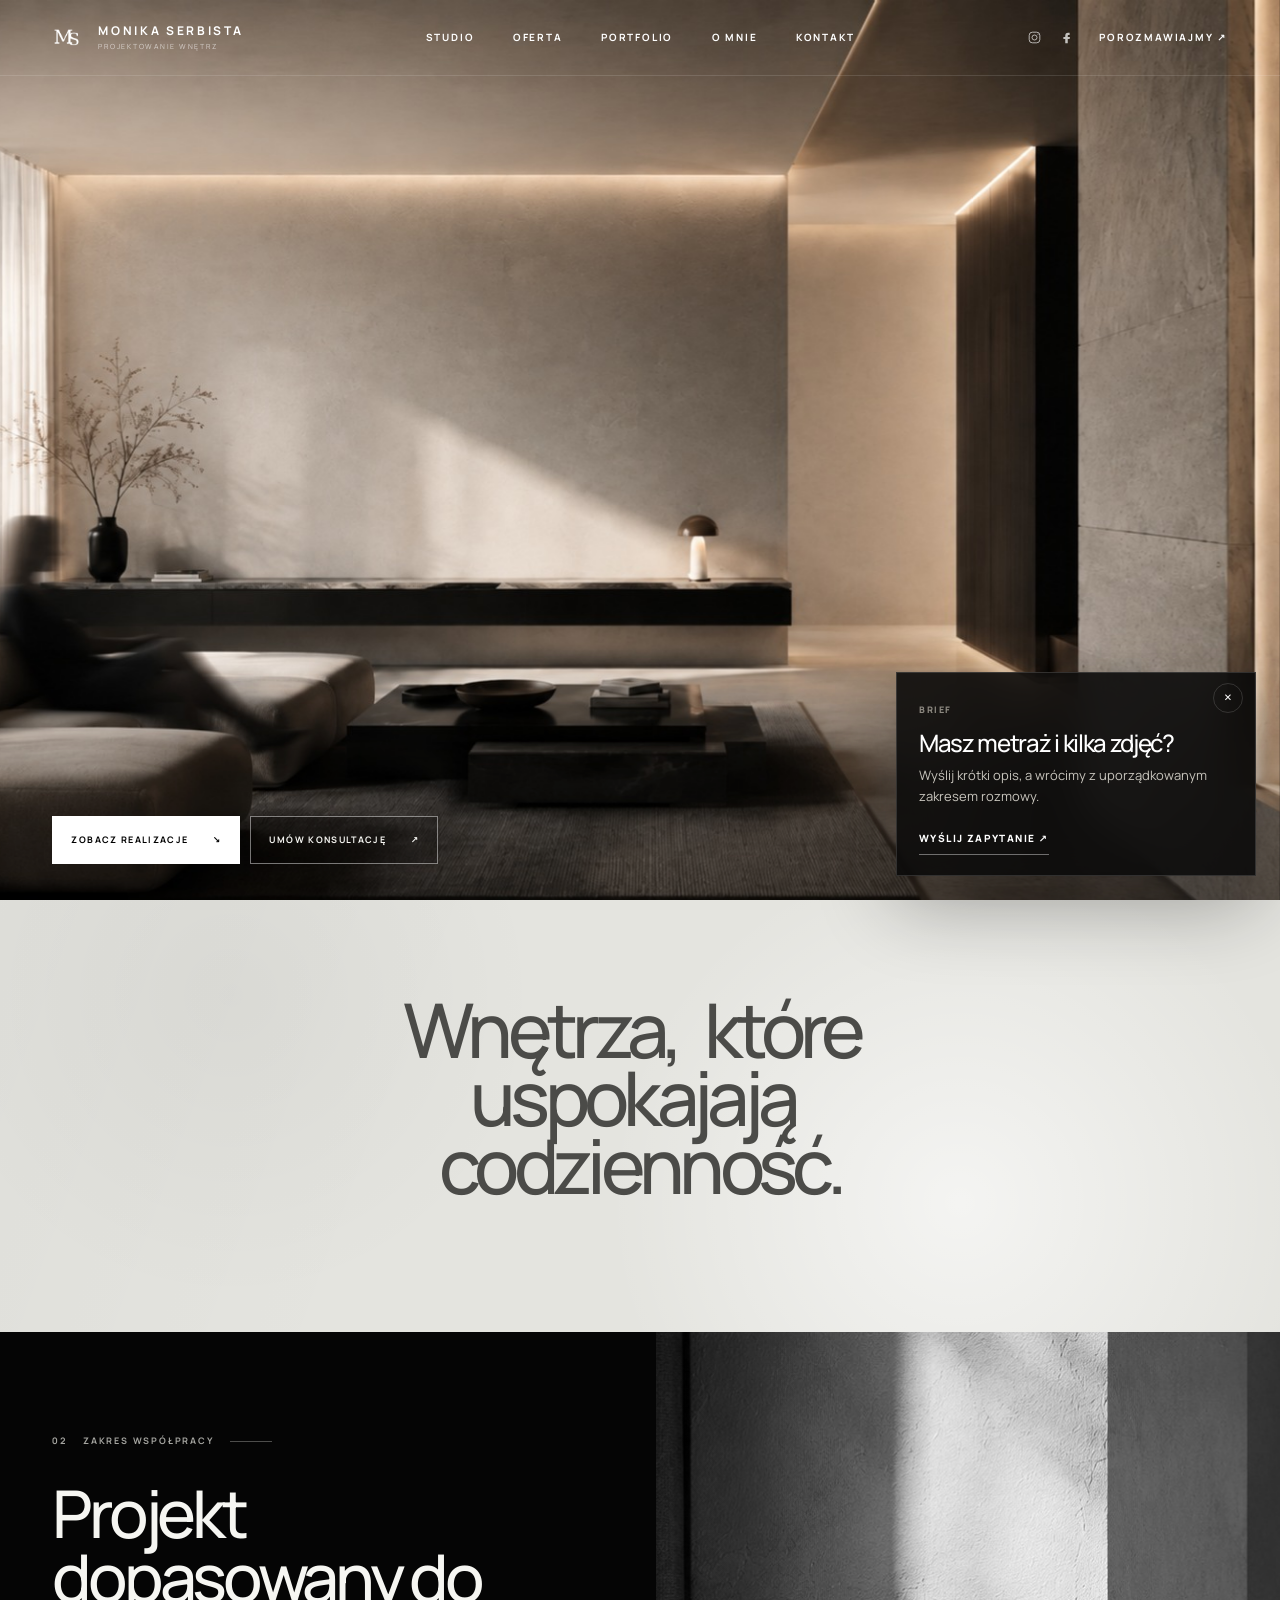
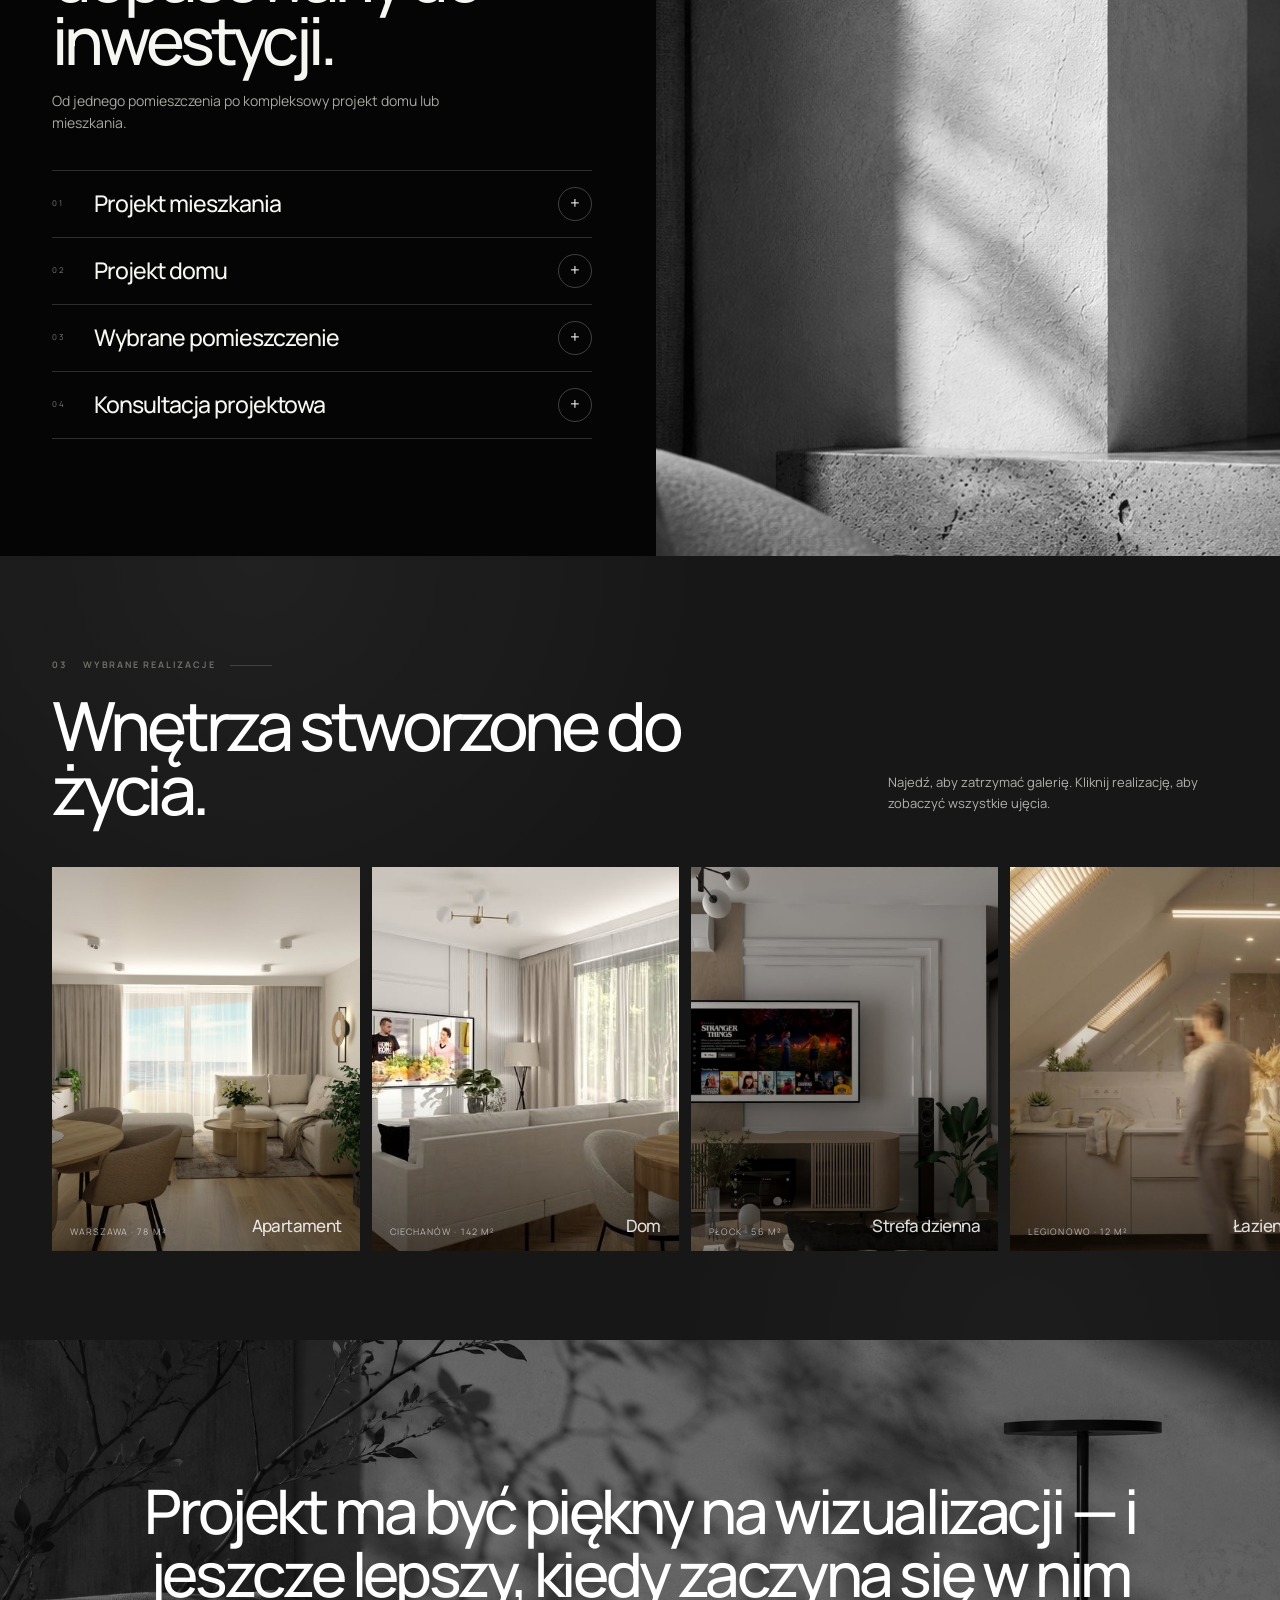
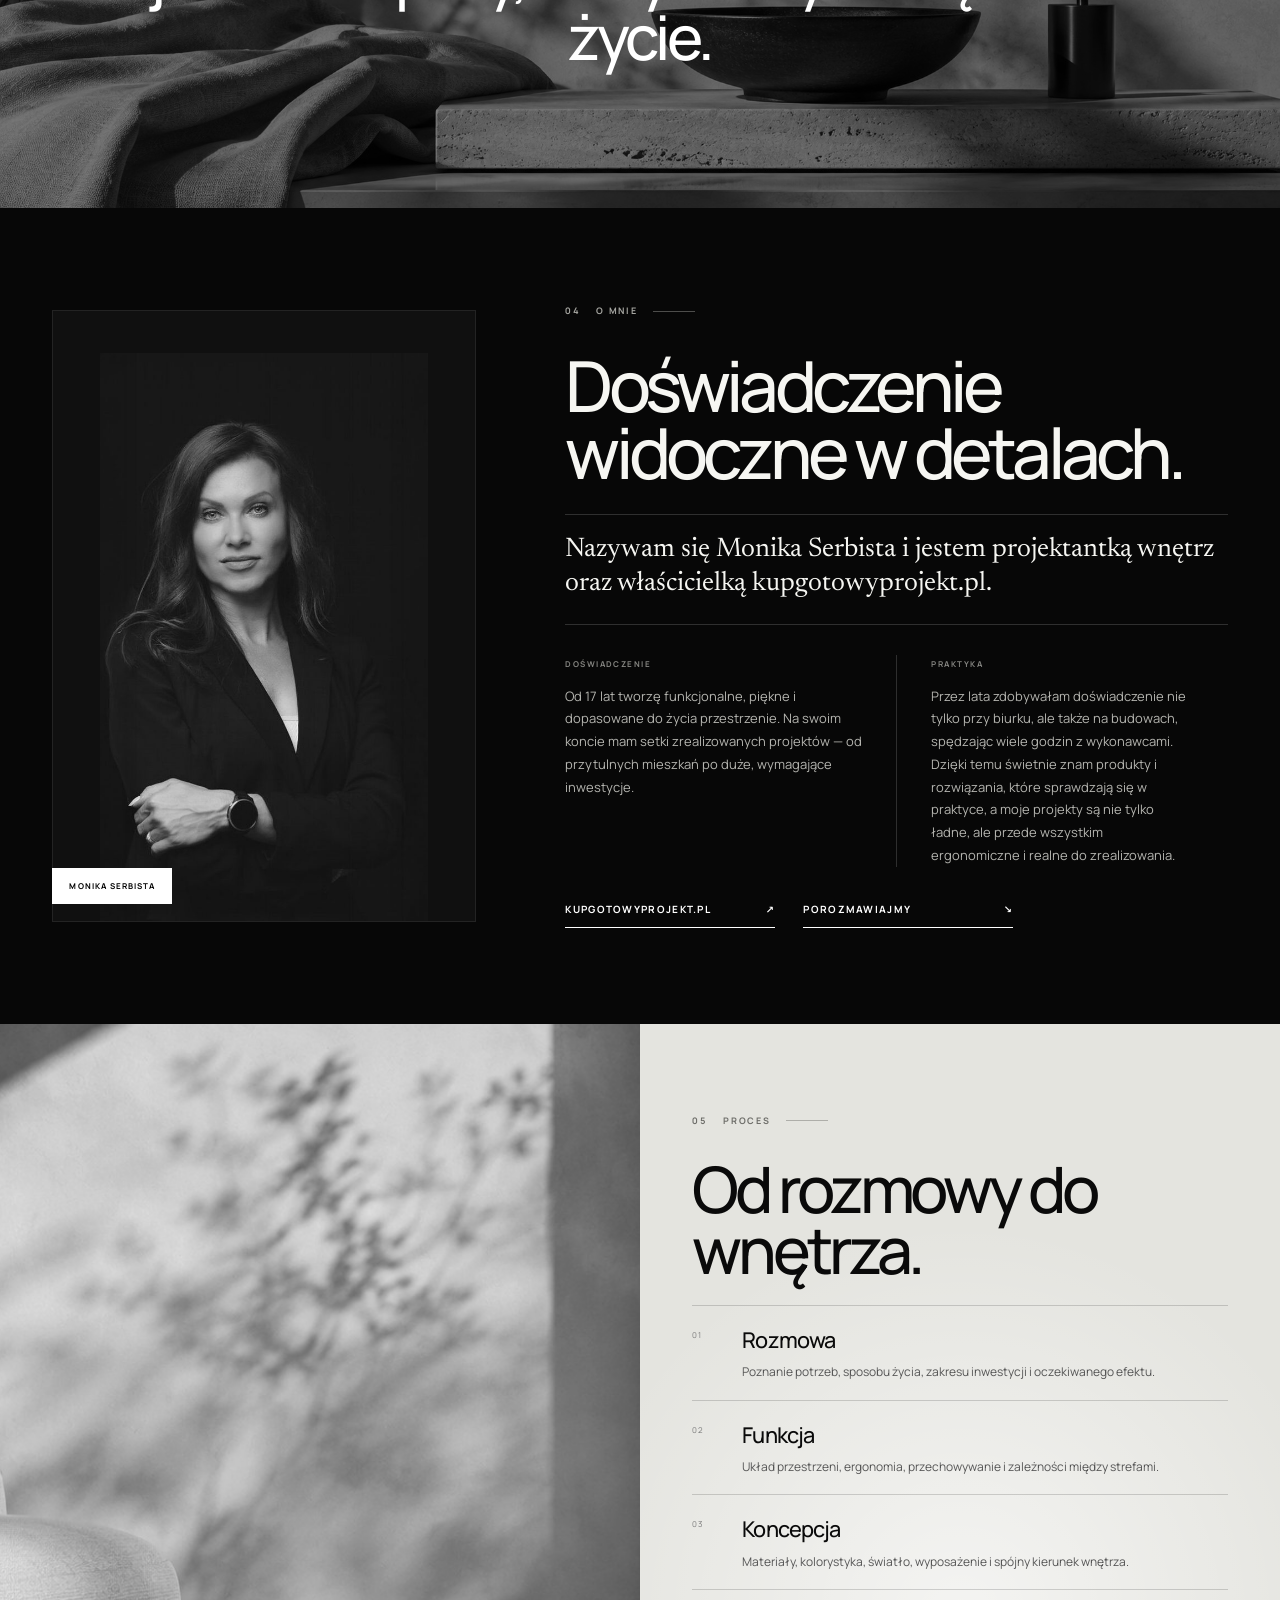
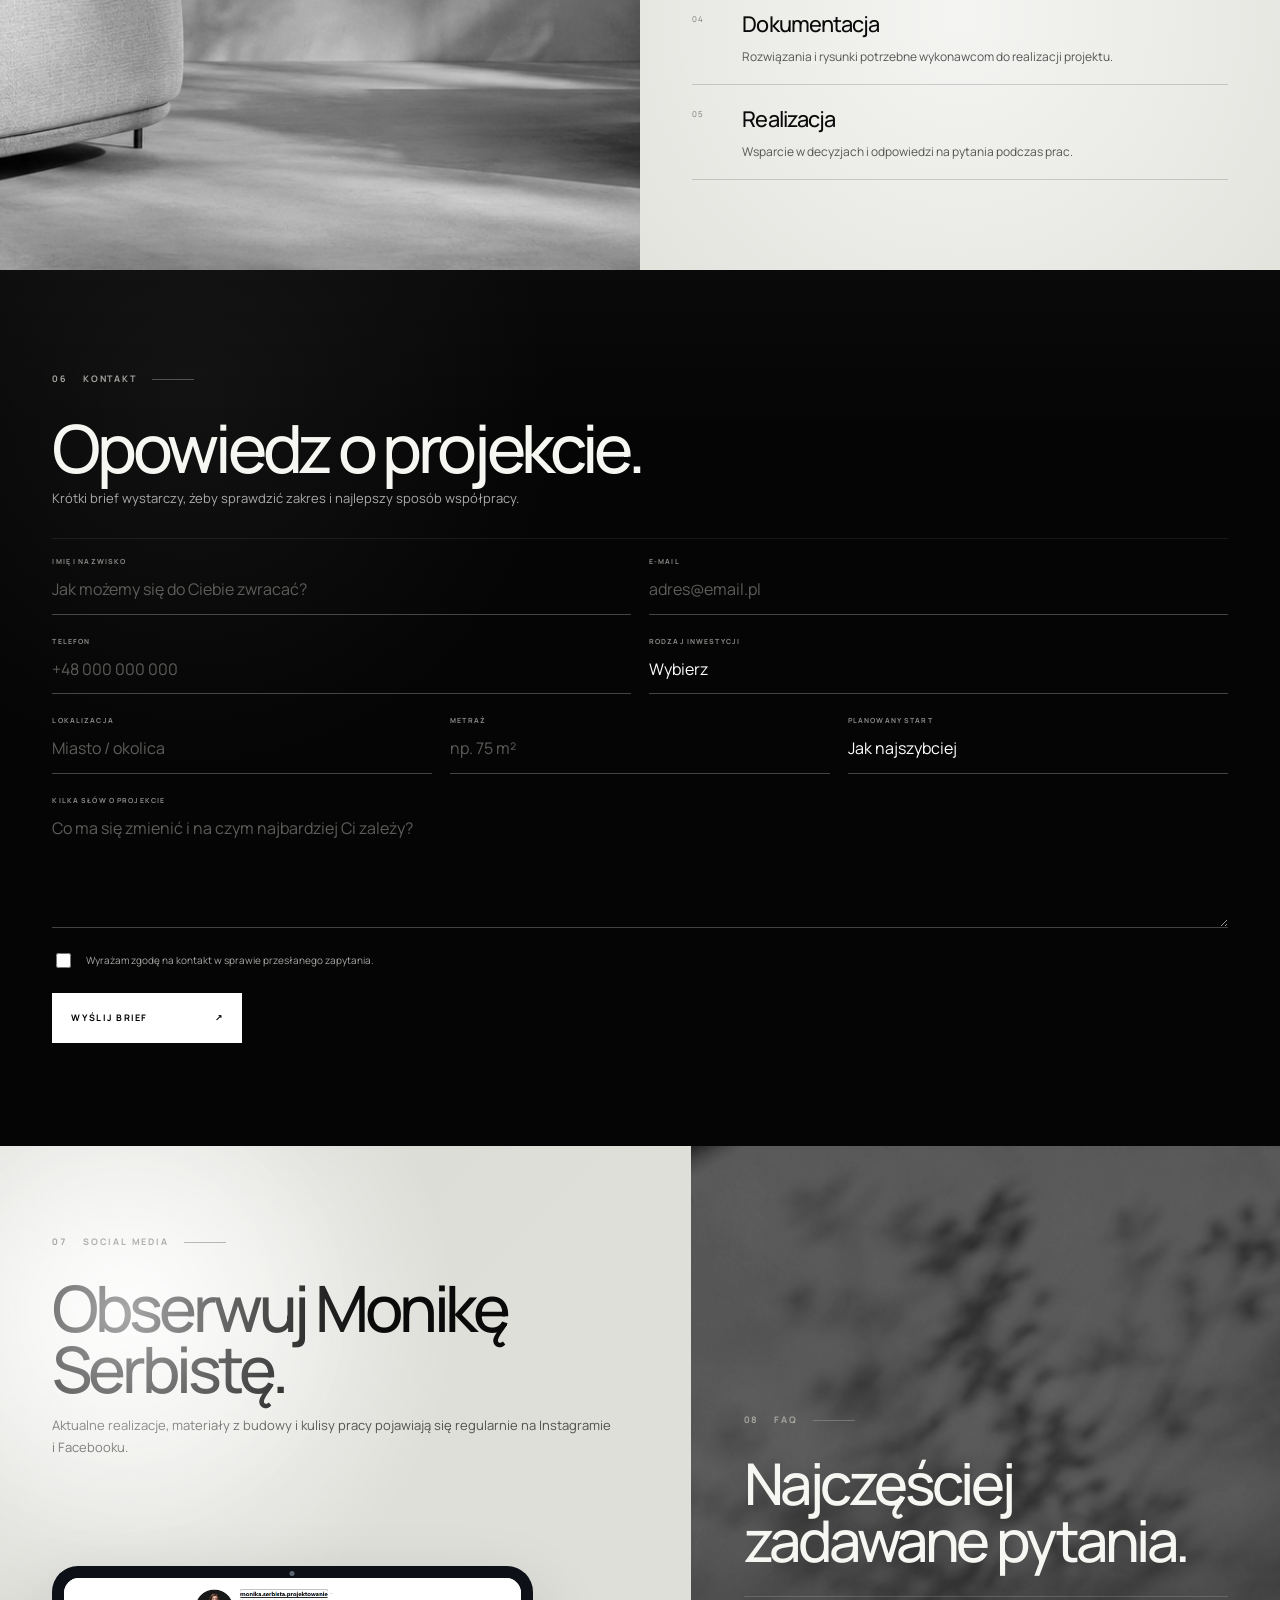
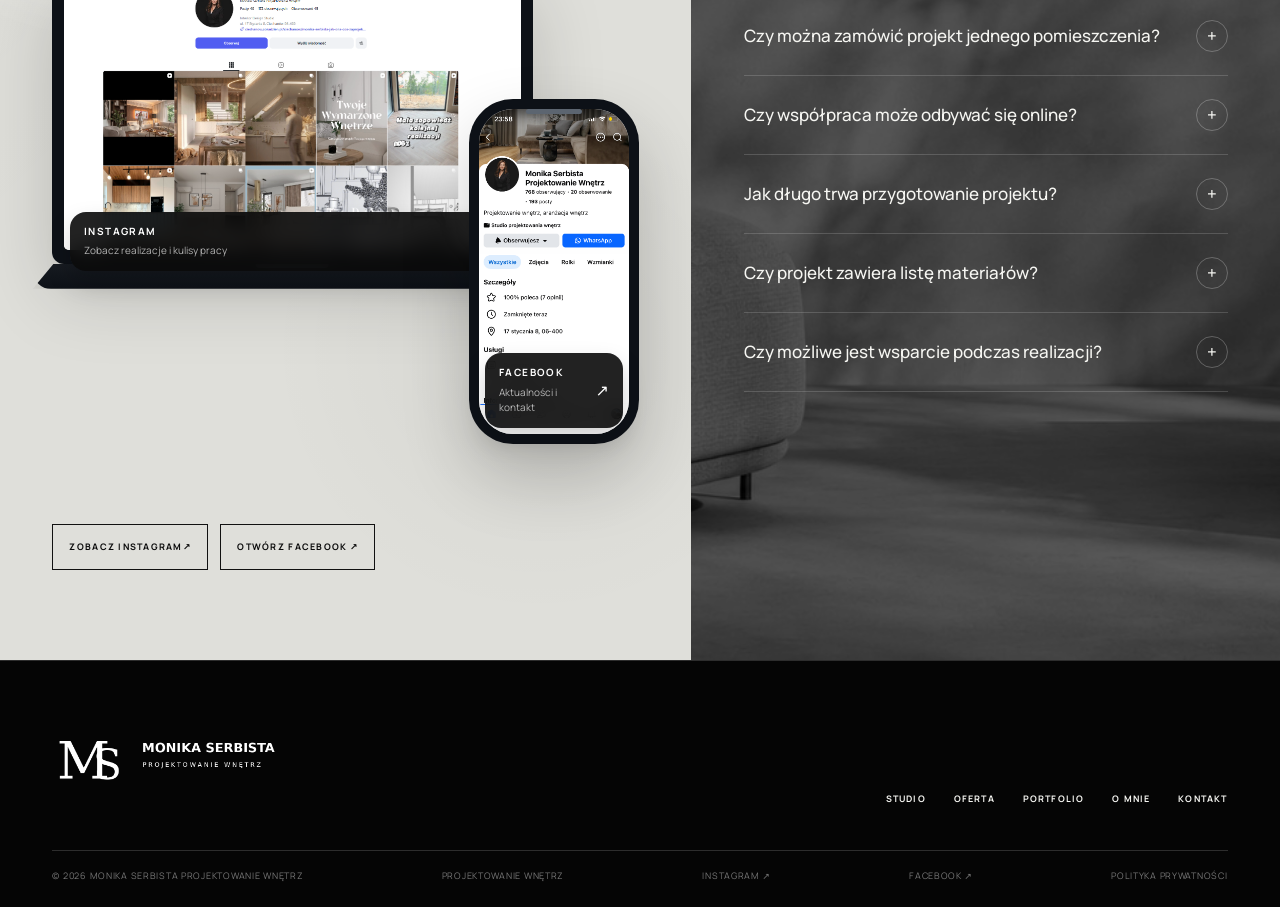
==== commit 44f3f80b: "Add files via upload" ====
--- a/index.html
+++ b/index.html
@@ -10,9 +10,9 @@
   <link rel="preconnect" href="https://fonts.googleapis.com">
   <link rel="preconnect" href="https://fonts.gstatic.com" crossorigin>
   <link href="https://fonts.googleapis.com/css2?family=Manrope:wght@400;500;600;700&family=Newsreader:opsz,wght@6..72,400;6..72,500&display=swap" rel="stylesheet">
-  <link rel="stylesheet" href="style.css?v=23.0.0">
+  <link rel="stylesheet" href="style.css?v=24.0.0">
 </head>
-<body>
+<body class="page-v24">
   <a class="skip-link" href="#main">Przejdź do treści</a>
 
   <header class="site-header" data-header>
@@ -354,6 +354,6 @@
     <button class="gallery__nav gallery__nav--next" type="button" aria-label="Następne zdjęcie">→</button>
   </dialog>
 
-  <script src="script.js?v=23.0.0" defer></script>
+  <script src="script.js?v=24.0.0" defer></script>
 </body>
 </html>
--- a/style.css
+++ b/style.css
@@ -1040,3 +1040,16 @@
 @media(prefers-reduced-motion:reduce){.premium-entry{display:none}.premium-brief-popup{transition:none}}
 
 .service-item:not(.is-open) .service-item__panel{display:none}.service-item.is-open .service-item__panel{display:block}.page-v23 .reveal{transform:translateY(34px) scale(.985);filter:blur(8px);transition:opacity .9s cubic-bezier(.2,.7,.2,1),transform .9s cubic-bezier(.2,.7,.2,1),filter .9s ease}.page-v23 .reveal.is-visible{transform:none;filter:blur(0)}.page-v23 .project-card:hover{transform:translateY(-6px)}.page-v23 details[open] summary span{transform:rotate(45deg)}
+
+
+/* ===== V24 cinematic intro + premium micro-interactions ===== */
+.premium-entry{display:none!important}
+.premium-entry-v24{position:fixed;inset:0;z-index:10000;display:grid;place-items:center;overflow:hidden;background:#050505;color:#fff;isolation:isolate;pointer-events:auto;clip-path:inset(0 0 0 0);transition:clip-path 1.05s cubic-bezier(.78,0,.16,1),opacity .75s ease}
+.premium-entry-v24__image{position:absolute;inset:-5%;background-image:var(--entry-bg);background-size:cover;background-position:center;filter:brightness(.45) contrast(1.04) saturate(.82);transform:scale(1.09);transition:transform 1.7s cubic-bezier(.2,.7,.2,1),filter 1.2s ease}
+.premium-entry-v24.is-ready .premium-entry-v24__image{transform:scale(1.01);filter:brightness(.62) contrast(1.05) saturate(.88)}
+.premium-entry-v24__veil{position:absolute;inset:0;background:linear-gradient(90deg,rgba(5,5,5,.92),rgba(5,5,5,.42) 52%,rgba(5,5,5,.8)),radial-gradient(circle at 45% 52%,rgba(255,255,255,.12),transparent 34%)}
+.premium-entry-v24__veil::before,.premium-entry-v24__veil::after{content:"";position:absolute;inset:0;background:#050505;transform-origin:left;transition:transform .95s cubic-bezier(.78,0,.16,1)}
+.premium-entry-v24__veil::after{transform-origin:right;background:#e7e3da;mix-blend-mode:difference;opacity:.16}.premium-entry-v24.is-ready .premium-entry-v24__veil::before{transform:scaleX(0)}.premium-entry-v24.is-ready .premium-entry-v24__veil::after{transform:scaleX(0)}
+.premium-entry-v24__content{position:relative;z-index:2;display:grid;justify-items:center;text-align:center;gap:10px;transform:translateY(12px);opacity:0;transition:opacity .7s ease .18s,transform .7s cubic-bezier(.2,.7,.2,1) .18s}.premium-entry-v24.is-ready .premium-entry-v24__content{opacity:1;transform:none}.premium-entry-v24__mark{width:54px;height:54px;object-fit:contain}.premium-entry-v24__content span{margin-top:12px;font-size:12px;font-weight:800;letter-spacing:.36em}.premium-entry-v24__content strong{font-size:10px;font-weight:700;text-transform:uppercase;letter-spacing:.22em;color:rgba(255,255,255,.7)}.premium-entry-v24__content i{width:min(420px,52vw);height:1px;background:rgba(255,255,255,.36);transform-origin:left;animation:v24Line 1.05s cubic-bezier(.2,.7,.2,1) both .22s}.premium-entry-v24.is-leaving{clip-path:inset(0 0 100% 0);opacity:.98}.entry-v24-active{overflow:hidden}.entry-v24-finished .hero__controls,.entry-v24-finished .page-hero__content,.entry-v24-finished .sub-hero-v16__copy{animation:v24HeroText .9s cubic-bezier(.2,.7,.2,1) both}.entry-v24-finished .hero__frame.is-active,.entry-v24-finished .page-hero>img,.entry-v24-finished .sub-hero-v16__image img{animation:v24HeroImage 1.35s cubic-bezier(.2,.7,.2,1) both}@keyframes v24Line{from{transform:scaleX(0)}to{transform:scaleX(1)}}@keyframes v24HeroText{from{opacity:0;transform:translateY(24px);filter:blur(8px)}to{opacity:1;transform:none;filter:blur(0)}}@keyframes v24HeroImage{from{transform:scale(1.045);filter:brightness(.4) blur(4px)}to{transform:scale(1);filter:brightness(1) blur(0)}}
+.page-v24 .reveal,.entry-v24-finished .reveal{transition-duration:1s!important;transition-timing-function:cubic-bezier(.17,.84,.22,1)!important}.page-v24 .hero-btn,.page-v24 .header-cta,.page-v24 .line-link,.page-v24 .editorial-link{transition:transform .32s cubic-bezier(.2,.7,.2,1),background .25s ease,color .25s ease,border-color .25s ease}.page-v24 .hero-btn:hover,.page-v24 .header-cta:hover,.page-v24 .line-link:hover,.page-v24 .editorial-link:hover{transform:translateY(-3px)}
+@media(prefers-reduced-motion:reduce){.premium-entry-v24{display:none!important}.entry-v24-active{overflow:auto}.entry-v24-finished .hero__controls,.entry-v24-finished .page-hero__content,.entry-v24-finished .sub-hero-v16__copy,.entry-v24-finished .hero__frame.is-active,.entry-v24-finished .page-hero>img,.entry-v24-finished .sub-hero-v16__image img{animation:none!important}}
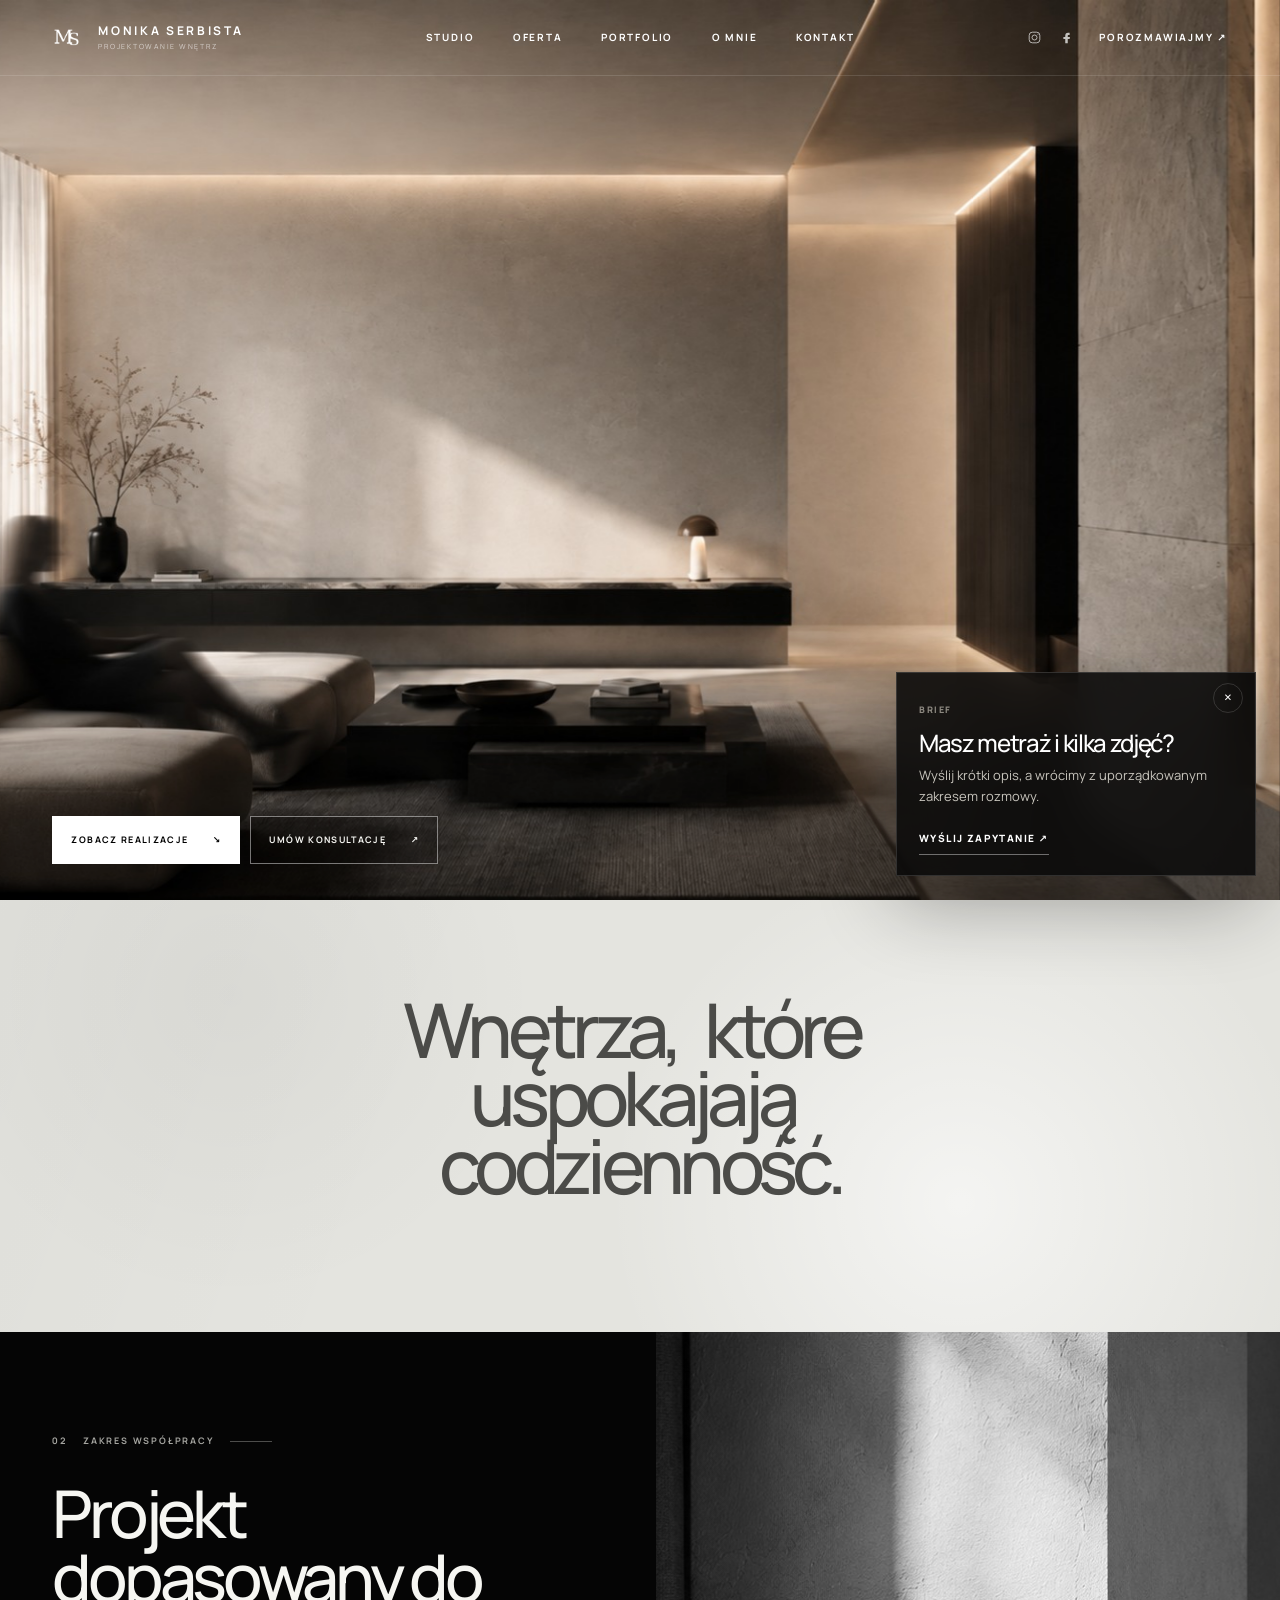
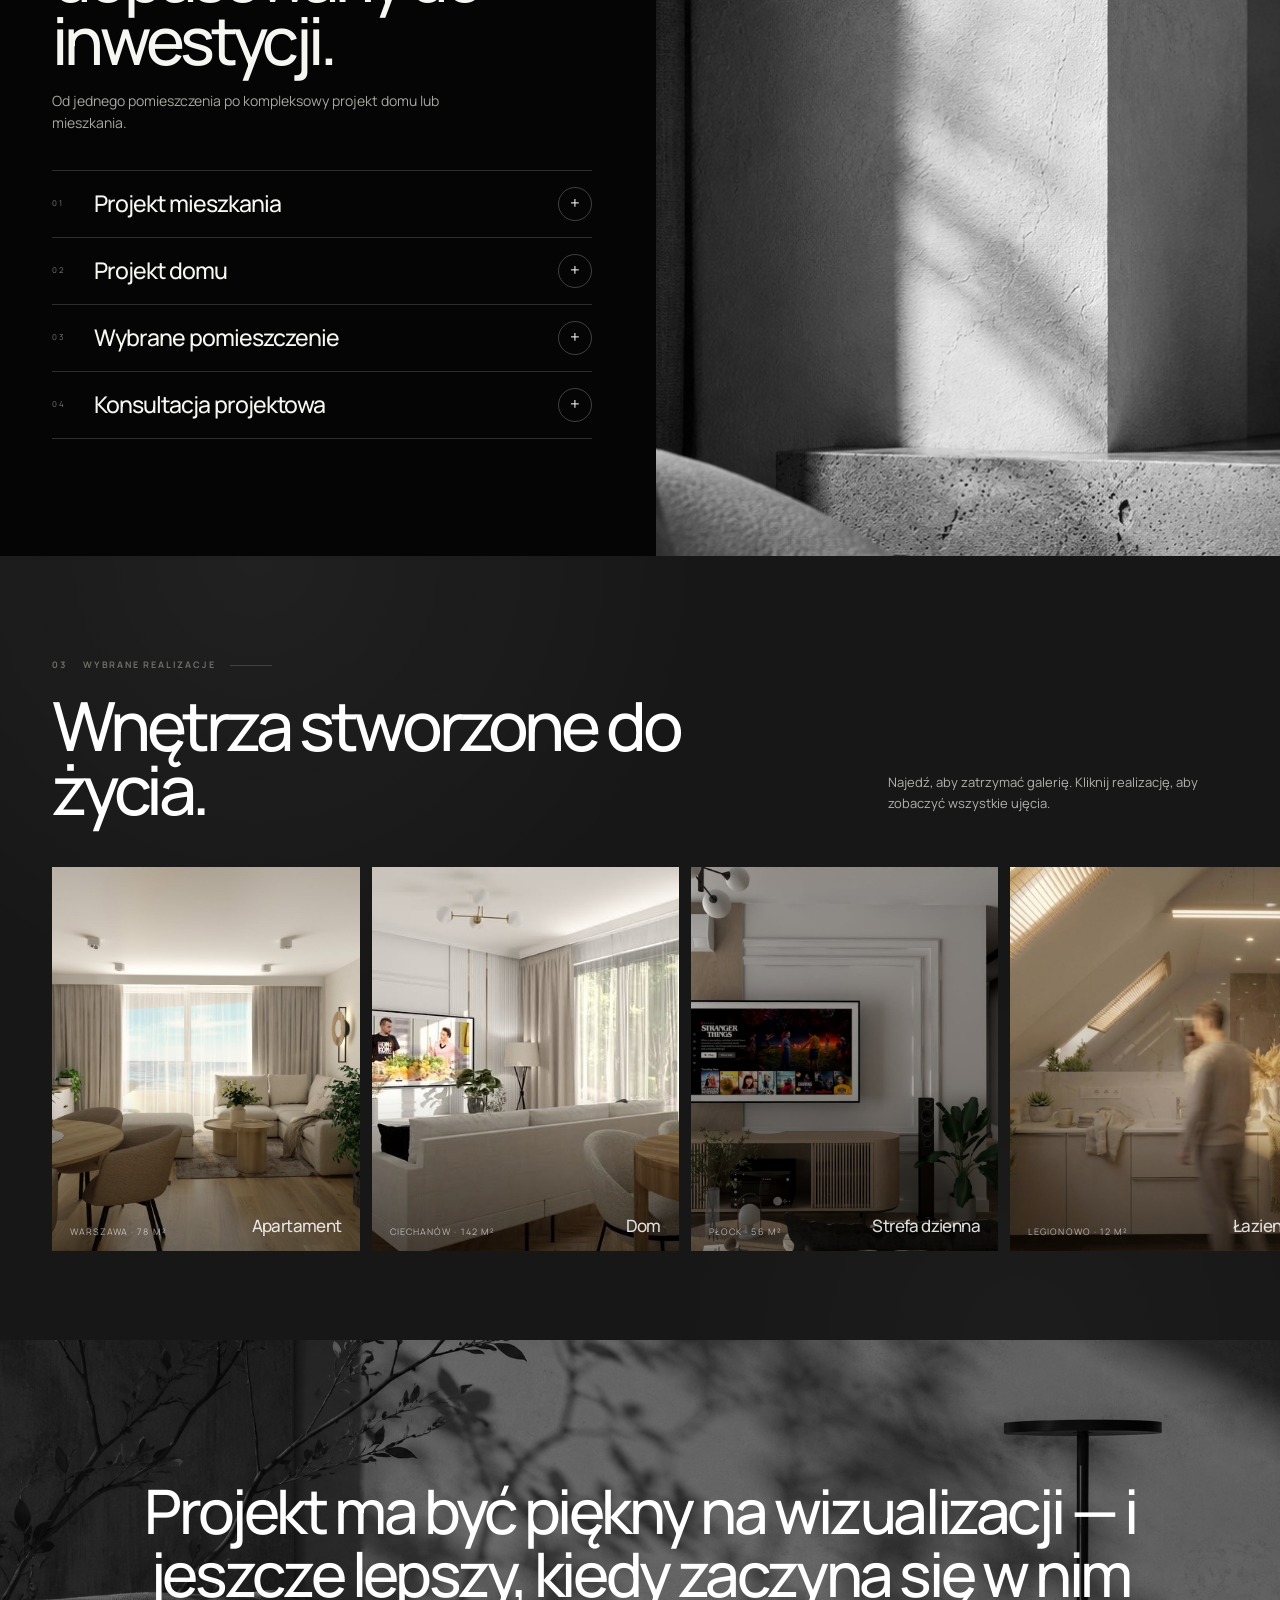
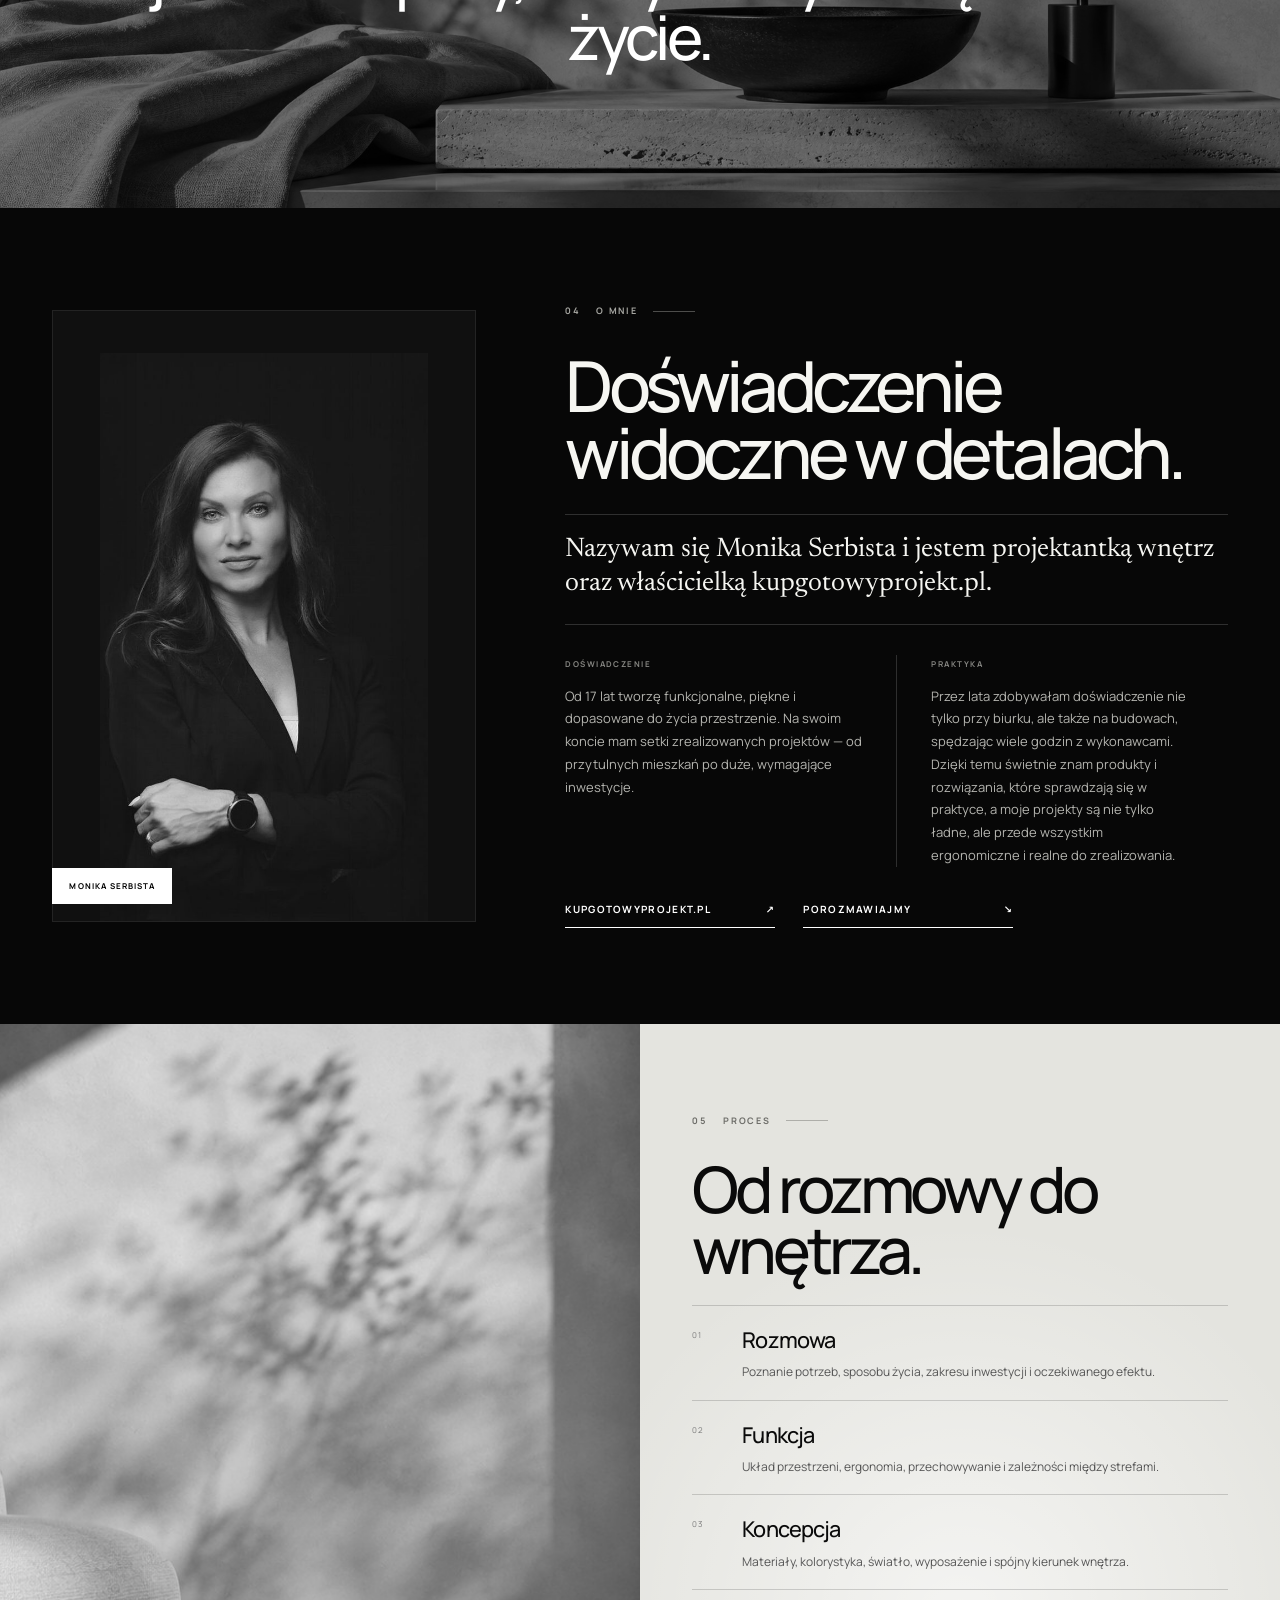
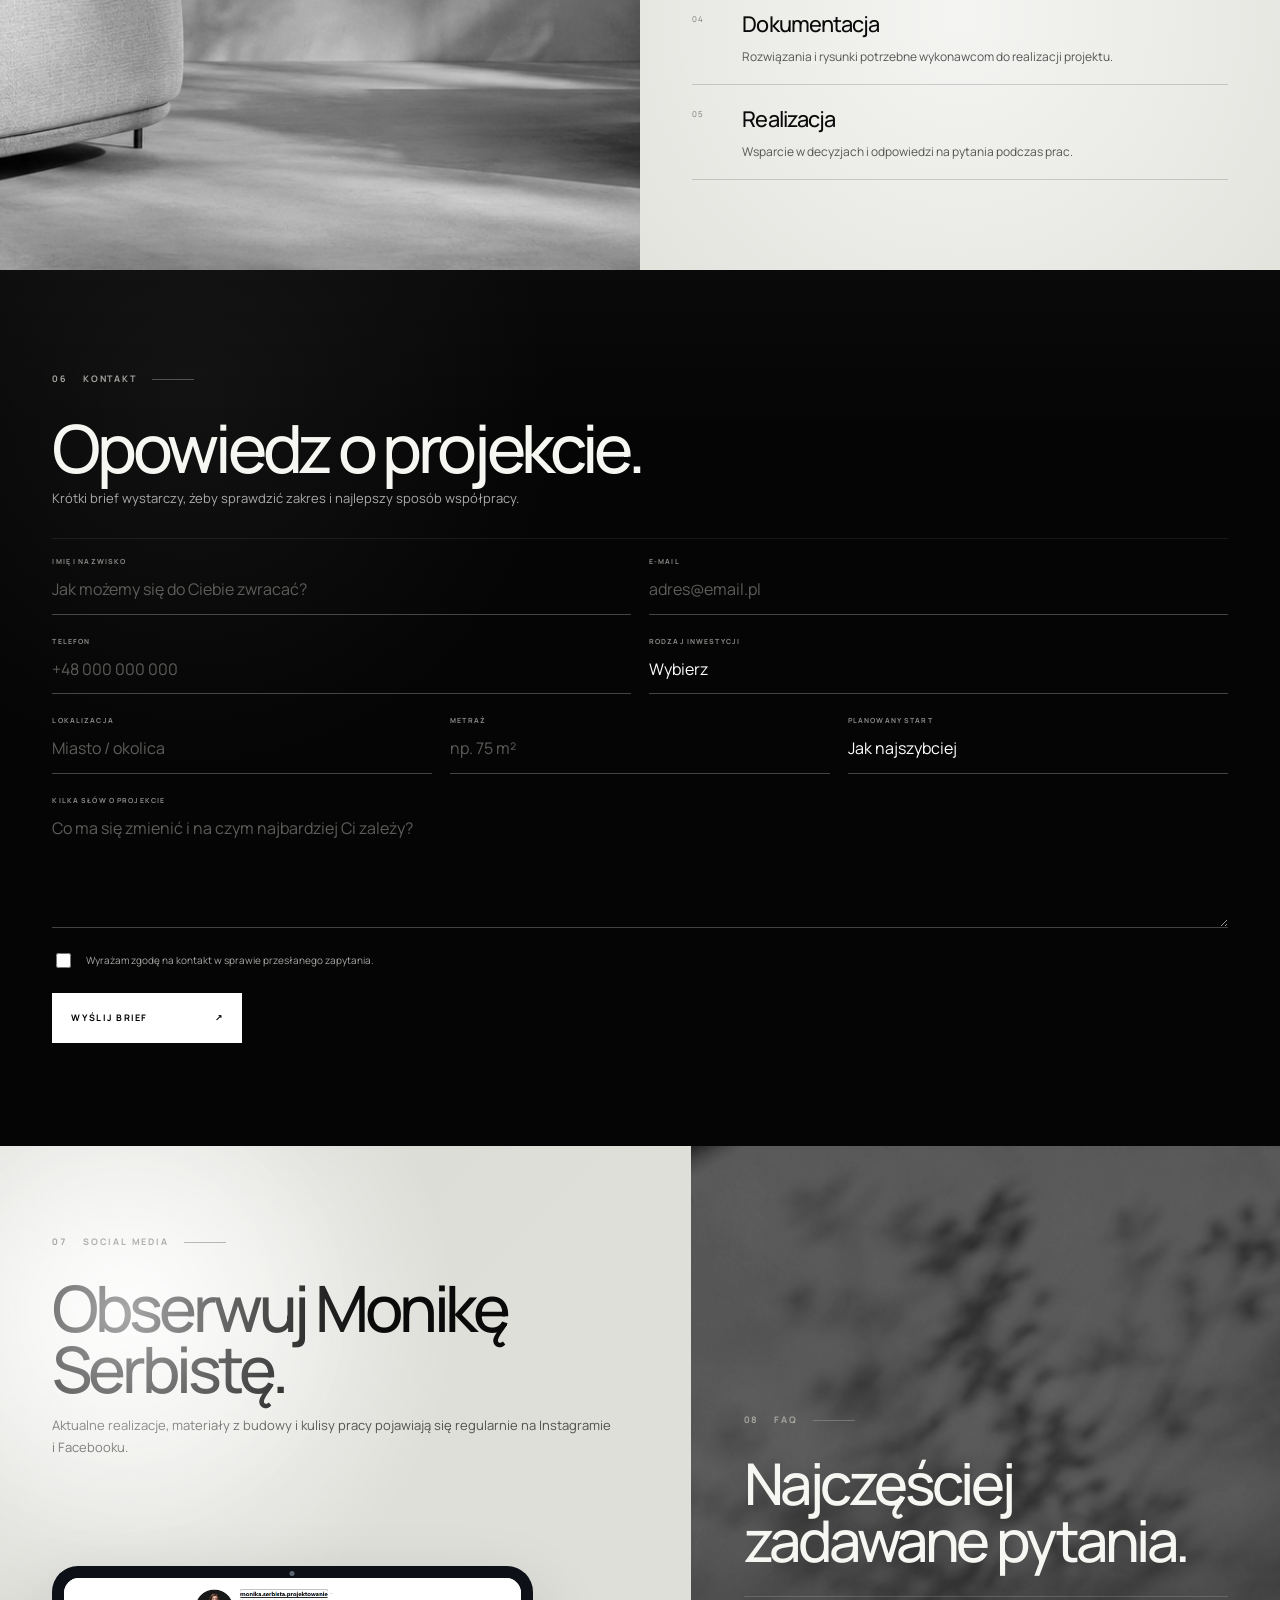
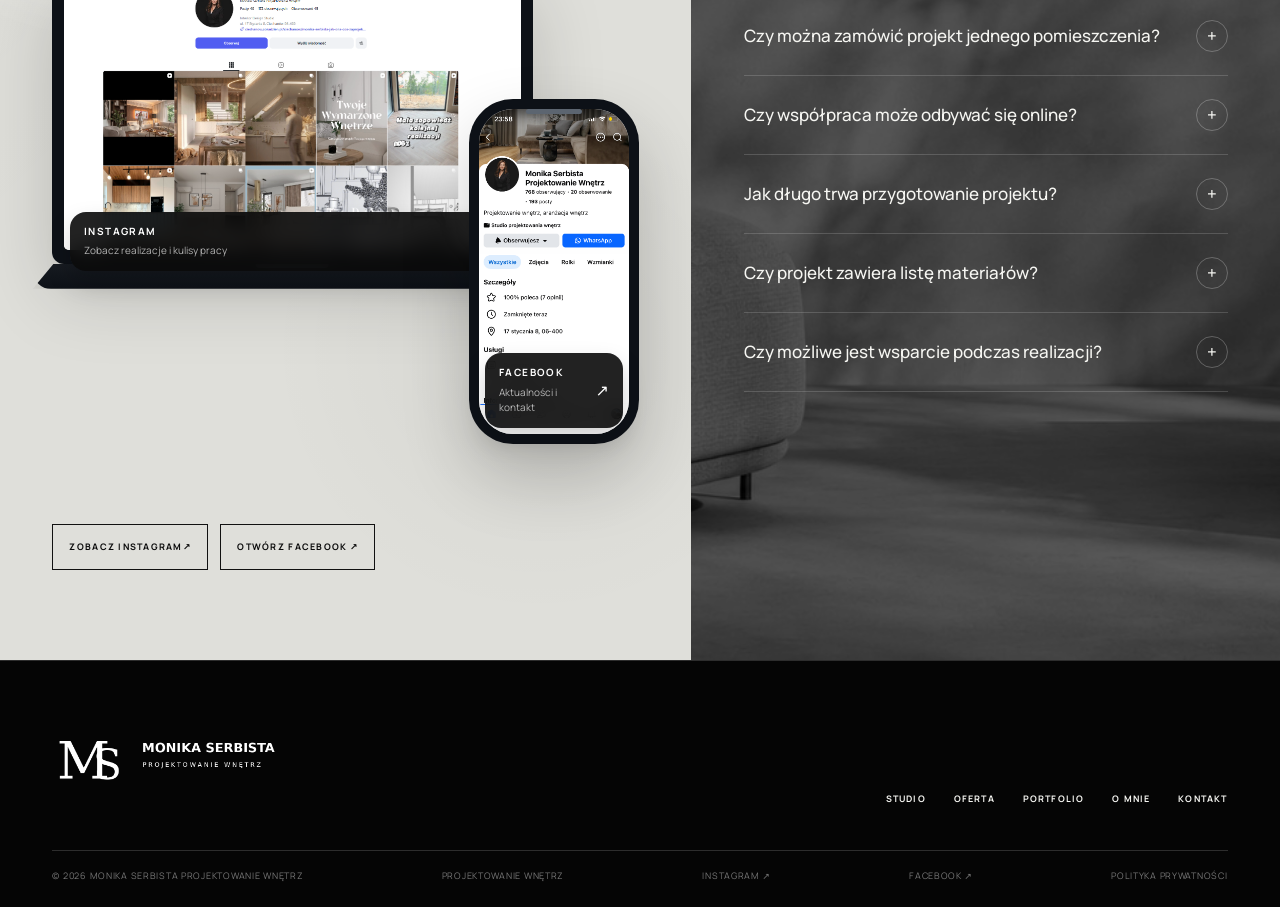
==== commit 393d6d1f: "Add files via upload" ====
--- a/index.html
+++ b/index.html
@@ -10,9 +10,9 @@
   <link rel="preconnect" href="https://fonts.googleapis.com">
   <link rel="preconnect" href="https://fonts.gstatic.com" crossorigin>
   <link href="https://fonts.googleapis.com/css2?family=Manrope:wght@400;500;600;700&family=Newsreader:opsz,wght@6..72,400;6..72,500&display=swap" rel="stylesheet">
-  <link rel="stylesheet" href="style.css?v=24.0.0">
+  <link rel="stylesheet" href="style.css?v=25.0.0">
 </head>
-<body class="page-v24">
+<body class="page-v25">
   <a class="skip-link" href="#main">Przejdź do treści</a>
 
   <header class="site-header" data-header>
@@ -354,6 +354,6 @@
     <button class="gallery__nav gallery__nav--next" type="button" aria-label="Następne zdjęcie">→</button>
   </dialog>
 
-  <script src="script.js?v=24.0.0" defer></script>
+  <script src="script.js?v=25.0.0" defer></script>
 </body>
 </html>
--- a/style.css
+++ b/style.css
@@ -1053,3 +1053,12 @@
 .premium-entry-v24__content{position:relative;z-index:2;display:grid;justify-items:center;text-align:center;gap:10px;transform:translateY(12px);opacity:0;transition:opacity .7s ease .18s,transform .7s cubic-bezier(.2,.7,.2,1) .18s}.premium-entry-v24.is-ready .premium-entry-v24__content{opacity:1;transform:none}.premium-entry-v24__mark{width:54px;height:54px;object-fit:contain}.premium-entry-v24__content span{margin-top:12px;font-size:12px;font-weight:800;letter-spacing:.36em}.premium-entry-v24__content strong{font-size:10px;font-weight:700;text-transform:uppercase;letter-spacing:.22em;color:rgba(255,255,255,.7)}.premium-entry-v24__content i{width:min(420px,52vw);height:1px;background:rgba(255,255,255,.36);transform-origin:left;animation:v24Line 1.05s cubic-bezier(.2,.7,.2,1) both .22s}.premium-entry-v24.is-leaving{clip-path:inset(0 0 100% 0);opacity:.98}.entry-v24-active{overflow:hidden}.entry-v24-finished .hero__controls,.entry-v24-finished .page-hero__content,.entry-v24-finished .sub-hero-v16__copy{animation:v24HeroText .9s cubic-bezier(.2,.7,.2,1) both}.entry-v24-finished .hero__frame.is-active,.entry-v24-finished .page-hero>img,.entry-v24-finished .sub-hero-v16__image img{animation:v24HeroImage 1.35s cubic-bezier(.2,.7,.2,1) both}@keyframes v24Line{from{transform:scaleX(0)}to{transform:scaleX(1)}}@keyframes v24HeroText{from{opacity:0;transform:translateY(24px);filter:blur(8px)}to{opacity:1;transform:none;filter:blur(0)}}@keyframes v24HeroImage{from{transform:scale(1.045);filter:brightness(.4) blur(4px)}to{transform:scale(1);filter:brightness(1) blur(0)}}
 .page-v24 .reveal,.entry-v24-finished .reveal{transition-duration:1s!important;transition-timing-function:cubic-bezier(.17,.84,.22,1)!important}.page-v24 .hero-btn,.page-v24 .header-cta,.page-v24 .line-link,.page-v24 .editorial-link{transition:transform .32s cubic-bezier(.2,.7,.2,1),background .25s ease,color .25s ease,border-color .25s ease}.page-v24 .hero-btn:hover,.page-v24 .header-cta:hover,.page-v24 .line-link:hover,.page-v24 .editorial-link:hover{transform:translateY(-3px)}
 @media(prefers-reduced-motion:reduce){.premium-entry-v24{display:none!important}.entry-v24-active{overflow:auto}.entry-v24-finished .hero__controls,.entry-v24-finished .page-hero__content,.entry-v24-finished .sub-hero-v16__copy,.entry-v24-finished .hero__frame.is-active,.entry-v24-finished .page-hero>img,.entry-v24-finished .sub-hero-v16__image img{animation:none!important}}
+
+
+/* ===== V25 major-company intro + microinteractions ===== */
+.scroll-progress-v25{position:fixed;left:0;top:0;z-index:12000;width:100%;height:2px;background:linear-gradient(90deg,#fff,rgba(255,255,255,.42));transform:scaleX(0);transform-origin:left;pointer-events:none;mix-blend-mode:difference}
+.cursor-glow-v25{position:fixed;left:0;top:0;z-index:3;width:260px;height:260px;border-radius:50%;pointer-events:none;transform:translate3d(-50vw,-50vh,0);background:radial-gradient(circle,rgba(255,255,255,.14),rgba(255,255,255,.055) 34%,transparent 70%);filter:blur(10px);mix-blend-mode:soft-light;opacity:.75}
+.premium-entry-v24{display:none!important}.premium-entry-v25{position:fixed;inset:0;z-index:15000;display:grid;place-items:center;background:#050505;color:#fff;overflow:hidden;isolation:isolate;pointer-events:auto}.premium-entry-v25__bg{position:absolute;inset:-6%;background-image:var(--entry-bg);background-size:cover;background-position:center;filter:brightness(.42) contrast(1.04) saturate(.82) blur(3px);transform:scale(1.12);transition:transform 1.65s cubic-bezier(.17,.84,.22,1),filter 1.45s ease}.premium-entry-v25.is-ready .premium-entry-v25__bg{transform:scale(1.02);filter:brightness(.64) contrast(1.05) saturate(.86) blur(0)}.premium-entry-v25__grid{position:absolute;inset:0;background:linear-gradient(90deg,rgba(255,255,255,.10) 1px,transparent 1px) 0 0/25% 100%,linear-gradient(0deg,rgba(255,255,255,.08) 1px,transparent 1px) 0 0/100% 50%;opacity:.18;transform:scaleY(0);transform-origin:center;transition:transform .95s cubic-bezier(.78,0,.16,1) .12s}.premium-entry-v25.is-ready .premium-entry-v25__grid{transform:scaleY(1)}.premium-entry-v25__panel{position:absolute;left:0;right:0;height:50%;background:#050505;transition:transform 1.05s cubic-bezier(.78,0,.16,1)}.premium-entry-v25__panel--top{top:0}.premium-entry-v25__panel--bottom{bottom:0}.premium-entry-v25.is-ready .premium-entry-v25__panel--top{transform:translateY(-100%)}.premium-entry-v25.is-ready .premium-entry-v25__panel--bottom{transform:translateY(100%)}.premium-entry-v25__content{position:relative;z-index:2;display:grid;justify-items:center;text-align:center;gap:10px;opacity:0;transform:translateY(16px) scale(.985);transition:opacity .72s ease .2s,transform .72s cubic-bezier(.17,.84,.22,1) .2s}.premium-entry-v25.is-ready .premium-entry-v25__content{opacity:1;transform:none}.premium-entry-v25.is-split .premium-entry-v25__content{opacity:0;transform:translateY(-12px) scale(.98);transition-delay:0s}.premium-entry-v25__mark{width:58px;height:58px;object-fit:contain}.premium-entry-v25__content span{margin-top:14px;font-size:12px;font-weight:900;letter-spacing:.38em}.premium-entry-v25__content strong{font-size:10px;font-weight:800;text-transform:uppercase;letter-spacing:.24em;color:rgba(255,255,255,.72)}.premium-entry-v25__content i{width:min(460px,56vw);height:1px;background:rgba(255,255,255,.42);transform-origin:center;animation:v25EntryLine 1.05s cubic-bezier(.17,.84,.22,1) both .24s}.premium-entry-v25.is-leaving{animation:v25EntryLeave .82s cubic-bezier(.78,0,.16,1) both}.entry-v25-active{overflow:hidden}.entry-v25-finished .hero__controls,.entry-v25-finished .page-hero__content,.entry-v25-finished .sub-hero-v16__copy{animation:v25HeroContent .95s cubic-bezier(.17,.84,.22,1) both}.entry-v25-finished .hero__frame.is-active,.entry-v25-finished .page-hero>img,.entry-v25-finished .sub-hero-v16__image img{animation:v25HeroMedia 1.35s cubic-bezier(.17,.84,.22,1) both}@keyframes v25EntryLine{from{transform:scaleX(0);opacity:0}to{transform:scaleX(1);opacity:1}}@keyframes v25EntryLeave{from{clip-path:inset(0 0 0 0);opacity:1}to{clip-path:inset(0 0 0 100%);opacity:.98}}@keyframes v25HeroContent{from{opacity:0;transform:translateY(28px);filter:blur(10px)}to{opacity:1;transform:none;filter:blur(0)}}@keyframes v25HeroMedia{from{transform:scale(1.045);filter:brightness(.48) blur(4px)}to{transform:scale(1);filter:brightness(1) blur(0)}}
+.page-v25 .hero-btn,.page-v25 .header-cta,.page-v25 .line-link,.page-v25 .editorial-link,.page-v25 .submit-btn,.page-v25 .contact-socials-v21 a,.page-v25 .contact-socials-v23 a{position:relative;overflow:hidden;transition:transform .28s cubic-bezier(.17,.84,.22,1),background .25s ease,color .25s ease,border-color .25s ease,box-shadow .25s ease}.page-v25 .hero-btn::before,.page-v25 .header-cta::before,.page-v25 .line-link::before,.page-v25 .editorial-link::before,.page-v25 .submit-btn::before,.page-v25 .contact-socials-v21 a::before,.page-v25 .contact-socials-v23 a::before{content:"";position:absolute;inset:-1px;background:radial-gradient(circle at calc((var(--mx,0)*50%)+50%) calc((var(--my,0)*50%)+50%),rgba(255,255,255,.28),transparent 35%);opacity:0;transition:opacity .25s ease;pointer-events:none}.page-v25 .hero-btn:hover::before,.page-v25 .header-cta:hover::before,.page-v25 .line-link:hover::before,.page-v25 .editorial-link:hover::before,.page-v25 .submit-btn:hover::before,.page-v25 .contact-socials-v21 a:hover::before,.page-v25 .contact-socials-v23 a:hover::before{opacity:1}.page-v25 .hero-btn:hover,.page-v25 .header-cta:hover,.page-v25 .line-link:hover,.page-v25 .editorial-link:hover,.page-v25 .submit-btn:hover{box-shadow:0 18px 50px rgba(0,0,0,.18)}
+.page-v25 .reveal{transition-duration:1.05s!important;transition-timing-function:cubic-bezier(.17,.84,.22,1)!important}.page-v25 .reveal:nth-child(2){transition-delay:.06s}.page-v25 .reveal:nth-child(3){transition-delay:.1s}.page-v25 .reveal:nth-child(4){transition-delay:.14s}
+@media(prefers-reduced-motion:reduce){.premium-entry-v25,.cursor-glow-v25,.scroll-progress-v25{display:none!important}.entry-v25-active{overflow:auto}.entry-v25-finished .hero__controls,.entry-v25-finished .page-hero__content,.entry-v25-finished .sub-hero-v16__copy,.entry-v25-finished .hero__frame.is-active,.entry-v25-finished .page-hero>img,.entry-v25-finished .sub-hero-v16__image img{animation:none!important}}
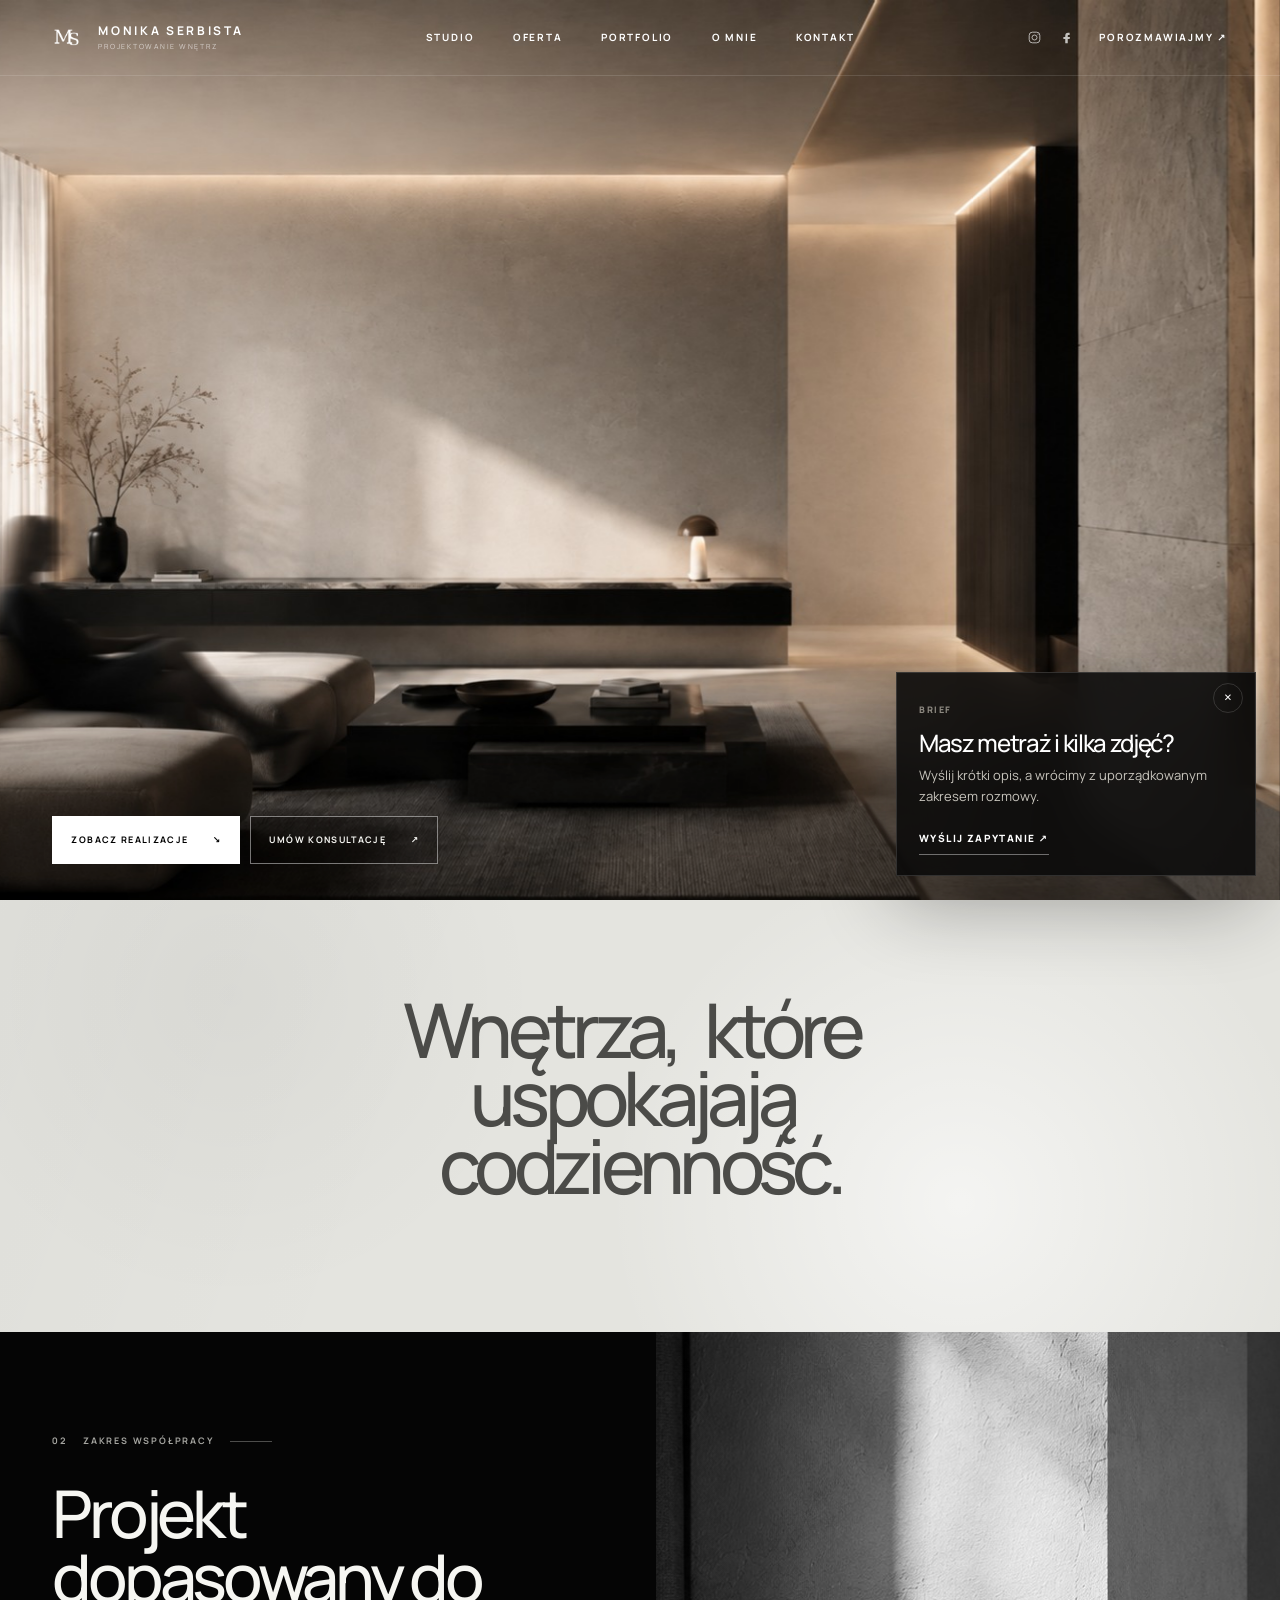
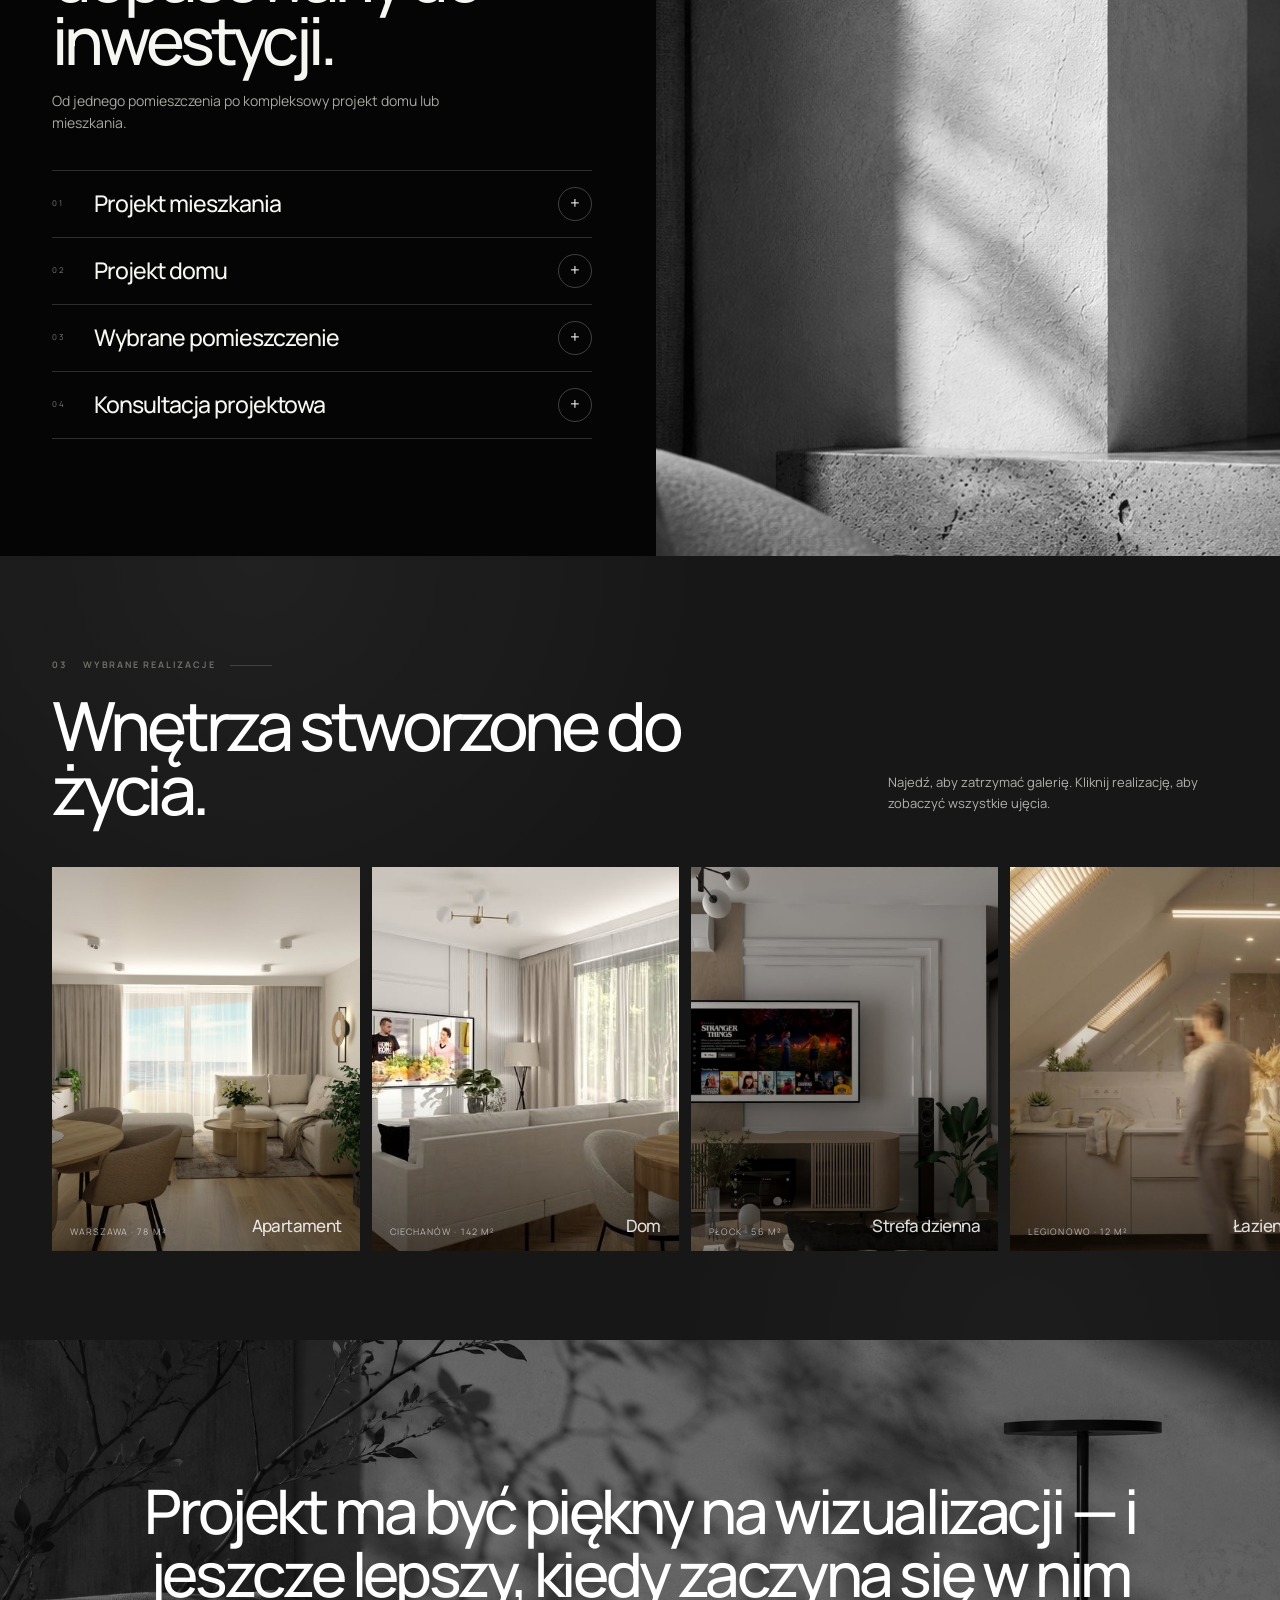
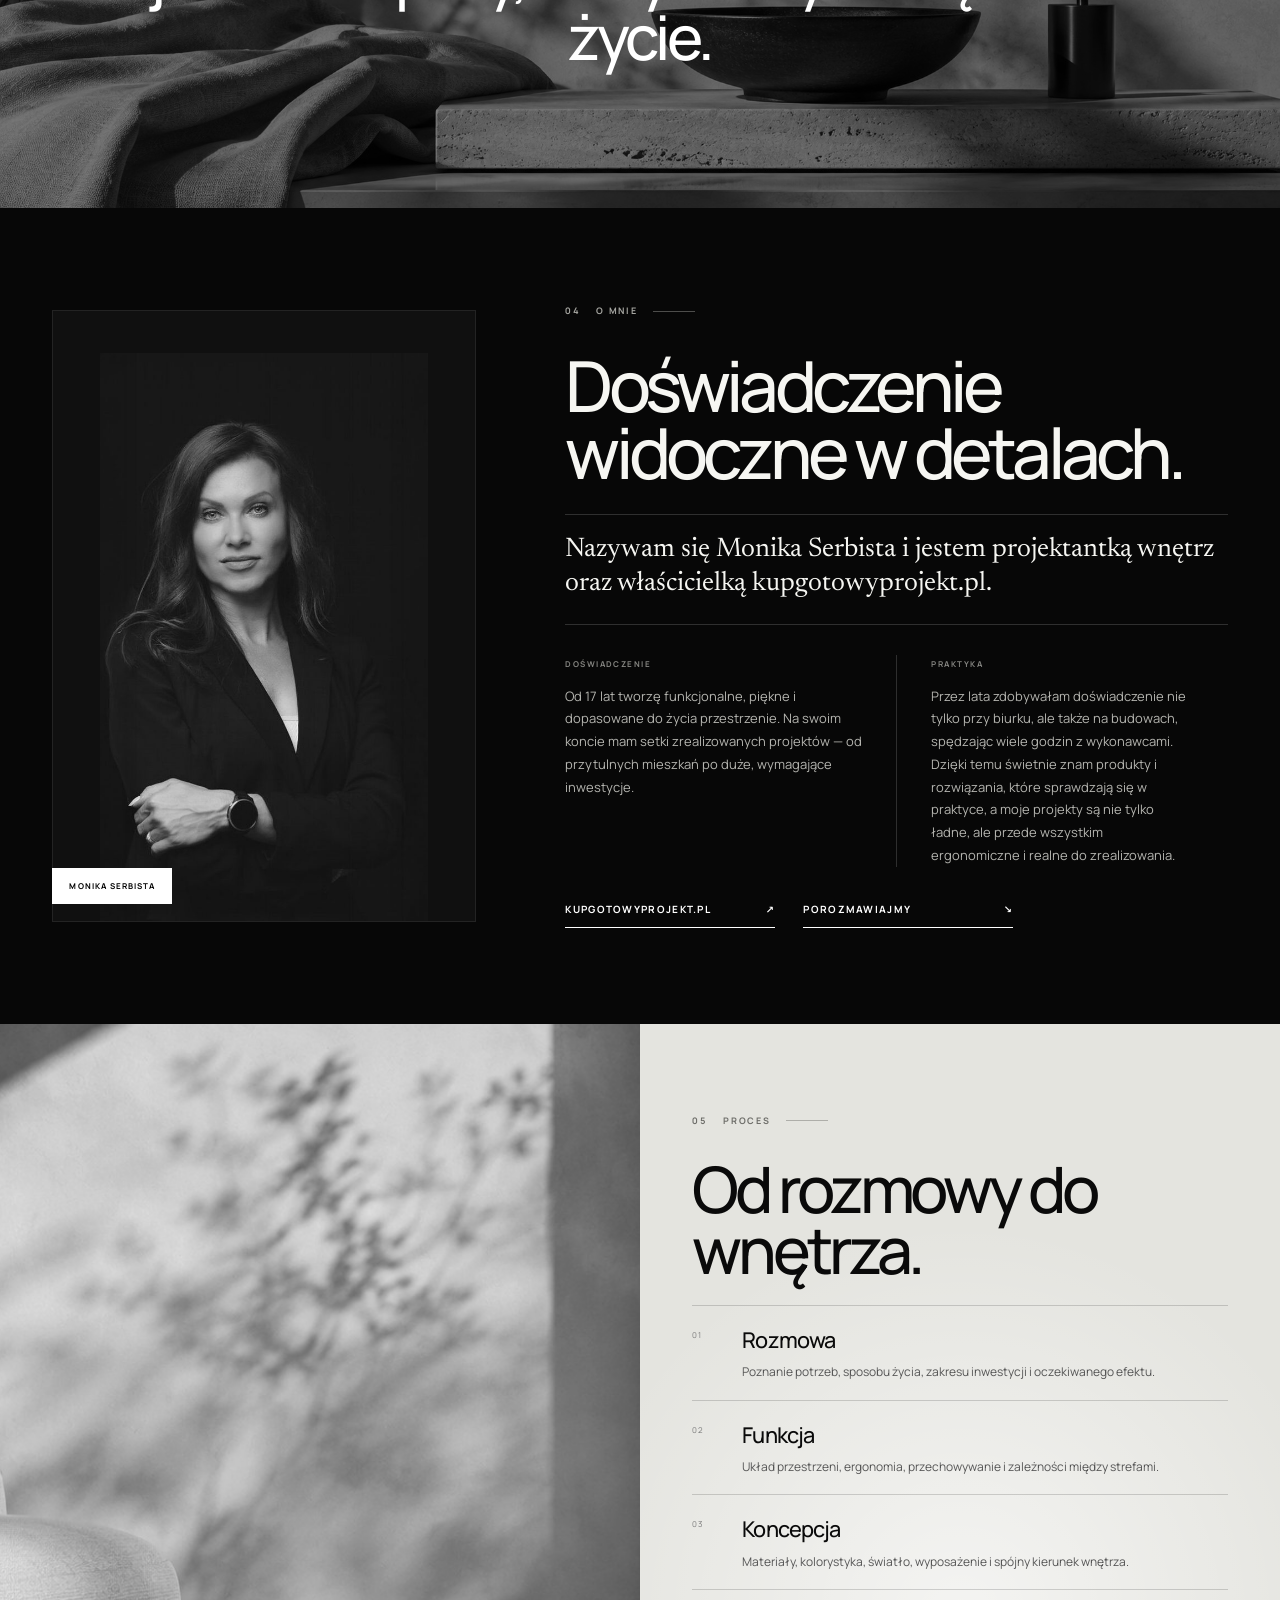
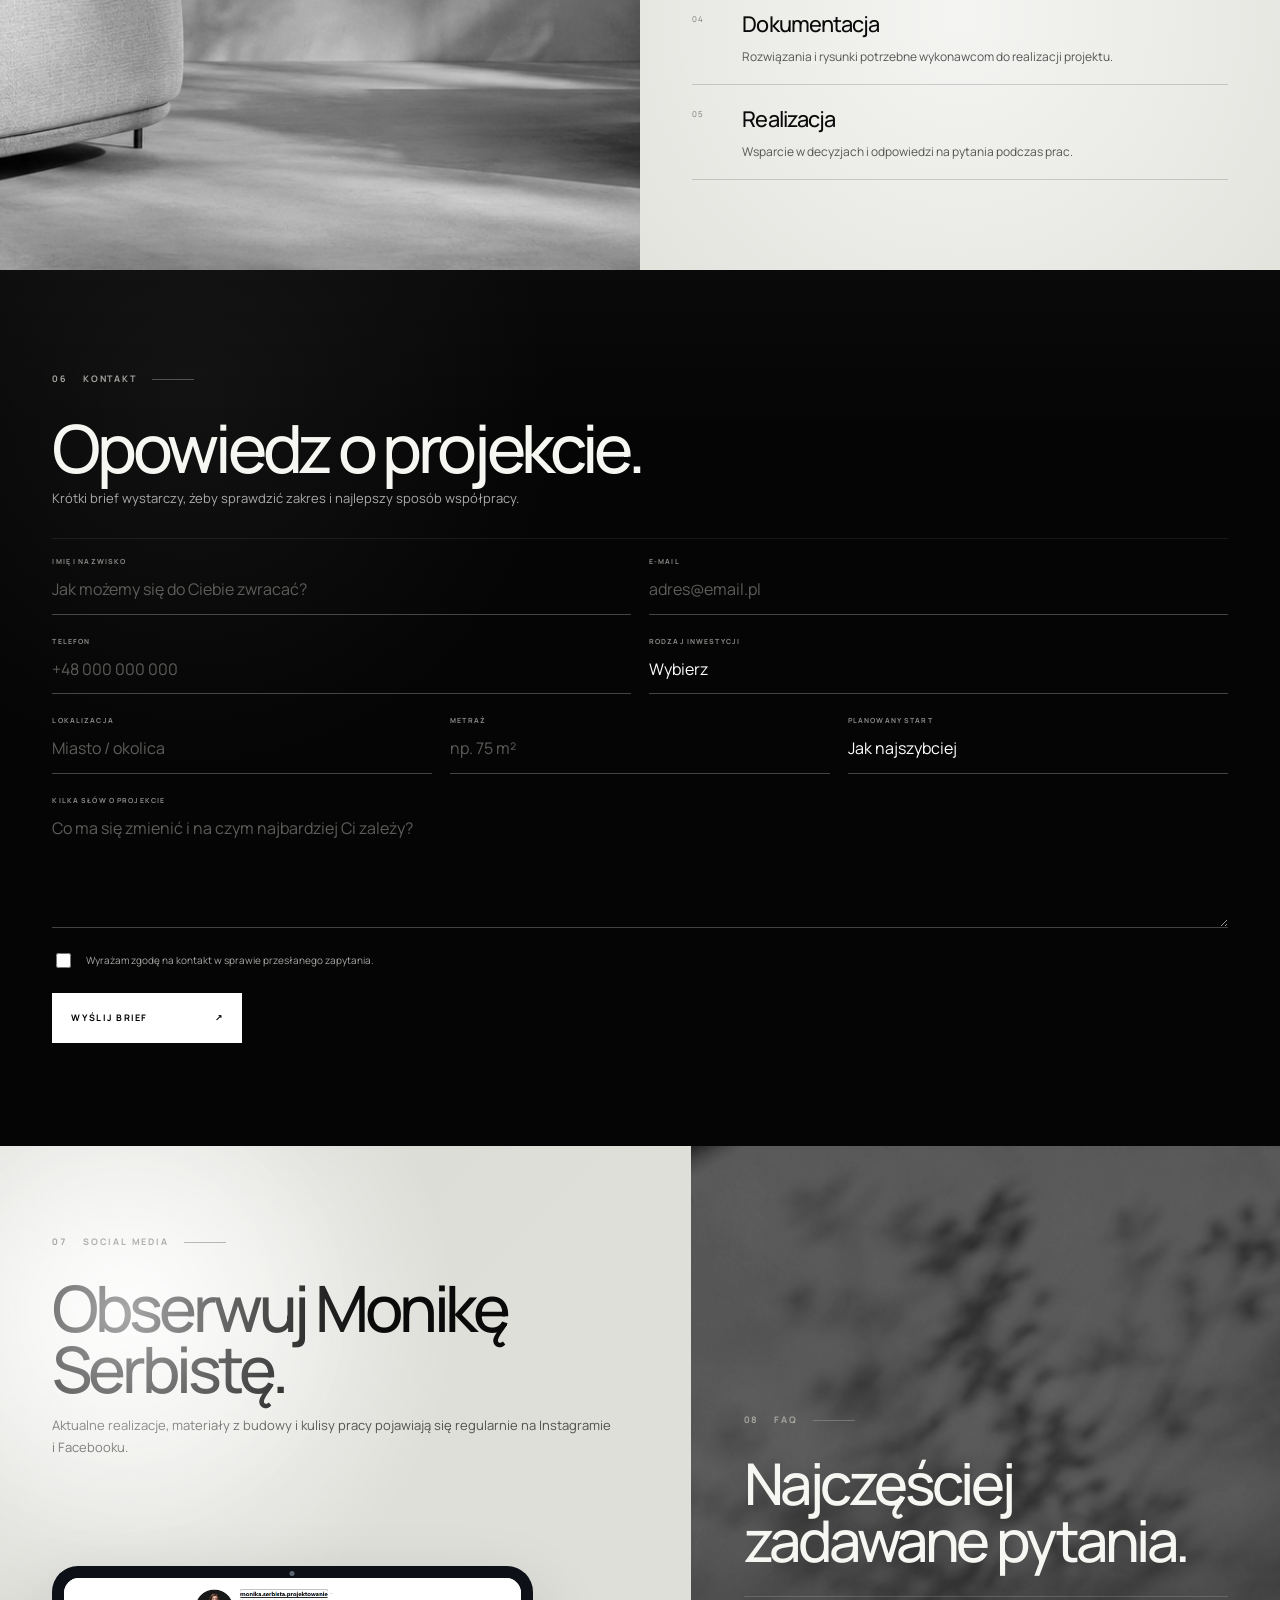
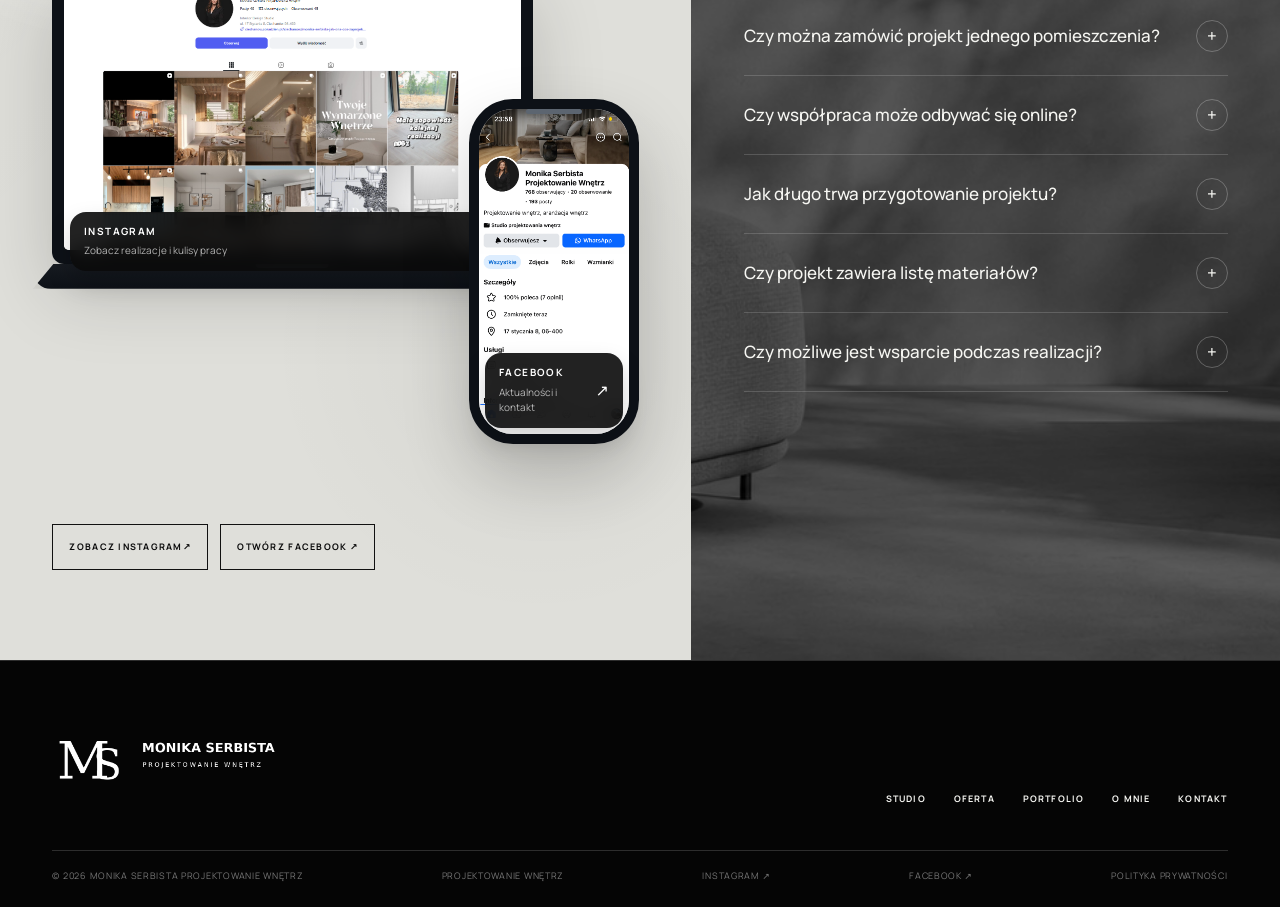
==== commit 7fd01f34: "Add files via upload" ====
--- a/index.html
+++ b/index.html
@@ -10,9 +10,9 @@
   <link rel="preconnect" href="https://fonts.googleapis.com">
   <link rel="preconnect" href="https://fonts.gstatic.com" crossorigin>
   <link href="https://fonts.googleapis.com/css2?family=Manrope:wght@400;500;600;700&family=Newsreader:opsz,wght@6..72,400;6..72,500&display=swap" rel="stylesheet">
-  <link rel="stylesheet" href="style.css?v=25.0.0">
+  <link rel="stylesheet" href="style.css?v=26.0.0">
 </head>
-<body class="page-v25">
+<body class="page-v25 page-v26">
   <a class="skip-link" href="#main">Przejdź do treści</a>
 
   <header class="site-header" data-header>
@@ -354,6 +354,6 @@
     <button class="gallery__nav gallery__nav--next" type="button" aria-label="Następne zdjęcie">→</button>
   </dialog>
 
-  <script src="script.js?v=25.0.0" defer></script>
+  <script src="script.js?v=26.0.0" defer></script>
 </body>
 </html>
--- a/style.css
+++ b/style.css
@@ -1062,3 +1062,30 @@
 .page-v25 .hero-btn,.page-v25 .header-cta,.page-v25 .line-link,.page-v25 .editorial-link,.page-v25 .submit-btn,.page-v25 .contact-socials-v21 a,.page-v25 .contact-socials-v23 a{position:relative;overflow:hidden;transition:transform .28s cubic-bezier(.17,.84,.22,1),background .25s ease,color .25s ease,border-color .25s ease,box-shadow .25s ease}.page-v25 .hero-btn::before,.page-v25 .header-cta::before,.page-v25 .line-link::before,.page-v25 .editorial-link::before,.page-v25 .submit-btn::before,.page-v25 .contact-socials-v21 a::before,.page-v25 .contact-socials-v23 a::before{content:"";position:absolute;inset:-1px;background:radial-gradient(circle at calc((var(--mx,0)*50%)+50%) calc((var(--my,0)*50%)+50%),rgba(255,255,255,.28),transparent 35%);opacity:0;transition:opacity .25s ease;pointer-events:none}.page-v25 .hero-btn:hover::before,.page-v25 .header-cta:hover::before,.page-v25 .line-link:hover::before,.page-v25 .editorial-link:hover::before,.page-v25 .submit-btn:hover::before,.page-v25 .contact-socials-v21 a:hover::before,.page-v25 .contact-socials-v23 a:hover::before{opacity:1}.page-v25 .hero-btn:hover,.page-v25 .header-cta:hover,.page-v25 .line-link:hover,.page-v25 .editorial-link:hover,.page-v25 .submit-btn:hover{box-shadow:0 18px 50px rgba(0,0,0,.18)}
 .page-v25 .reveal{transition-duration:1.05s!important;transition-timing-function:cubic-bezier(.17,.84,.22,1)!important}.page-v25 .reveal:nth-child(2){transition-delay:.06s}.page-v25 .reveal:nth-child(3){transition-delay:.1s}.page-v25 .reveal:nth-child(4){transition-delay:.14s}
 @media(prefers-reduced-motion:reduce){.premium-entry-v25,.cursor-glow-v25,.scroll-progress-v25{display:none!important}.entry-v25-active{overflow:auto}.entry-v25-finished .hero__controls,.entry-v25-finished .page-hero__content,.entry-v25-finished .sub-hero-v16__copy,.entry-v25-finished .hero__frame.is-active,.entry-v25-finished .page-hero>img,.entry-v25-finished .sub-hero-v16__image img{animation:none!important}}
+
+
+/* ===== V26 — clean entry and no cursor glow ===== */
+.cursor-glow-v25{display:none!important;opacity:0!important;visibility:hidden!important;}
+
+.premium-entry-v25{
+  background:#050505;
+}
+.premium-entry-v25__bg{
+  filter:brightness(.52) contrast(1.05) saturate(.82) blur(2px);
+}
+.premium-entry-v25.is-ready .premium-entry-v25__bg{
+  filter:brightness(.72) contrast(1.05) saturate(.86) blur(0);
+}
+.premium-entry-v25__panel{
+  transition-duration:1.18s;
+}
+.premium-entry-v25__content{
+  transform:translateY(12px);
+  transition:opacity .75s ease, transform .9s cubic-bezier(.17,.84,.22,1);
+}
+.premium-entry-v25.is-ready .premium-entry-v25__content{
+  transform:translateY(0);
+}
+@media (prefers-reduced-motion: reduce){
+  .premium-entry-v25{display:none!important;}
+}
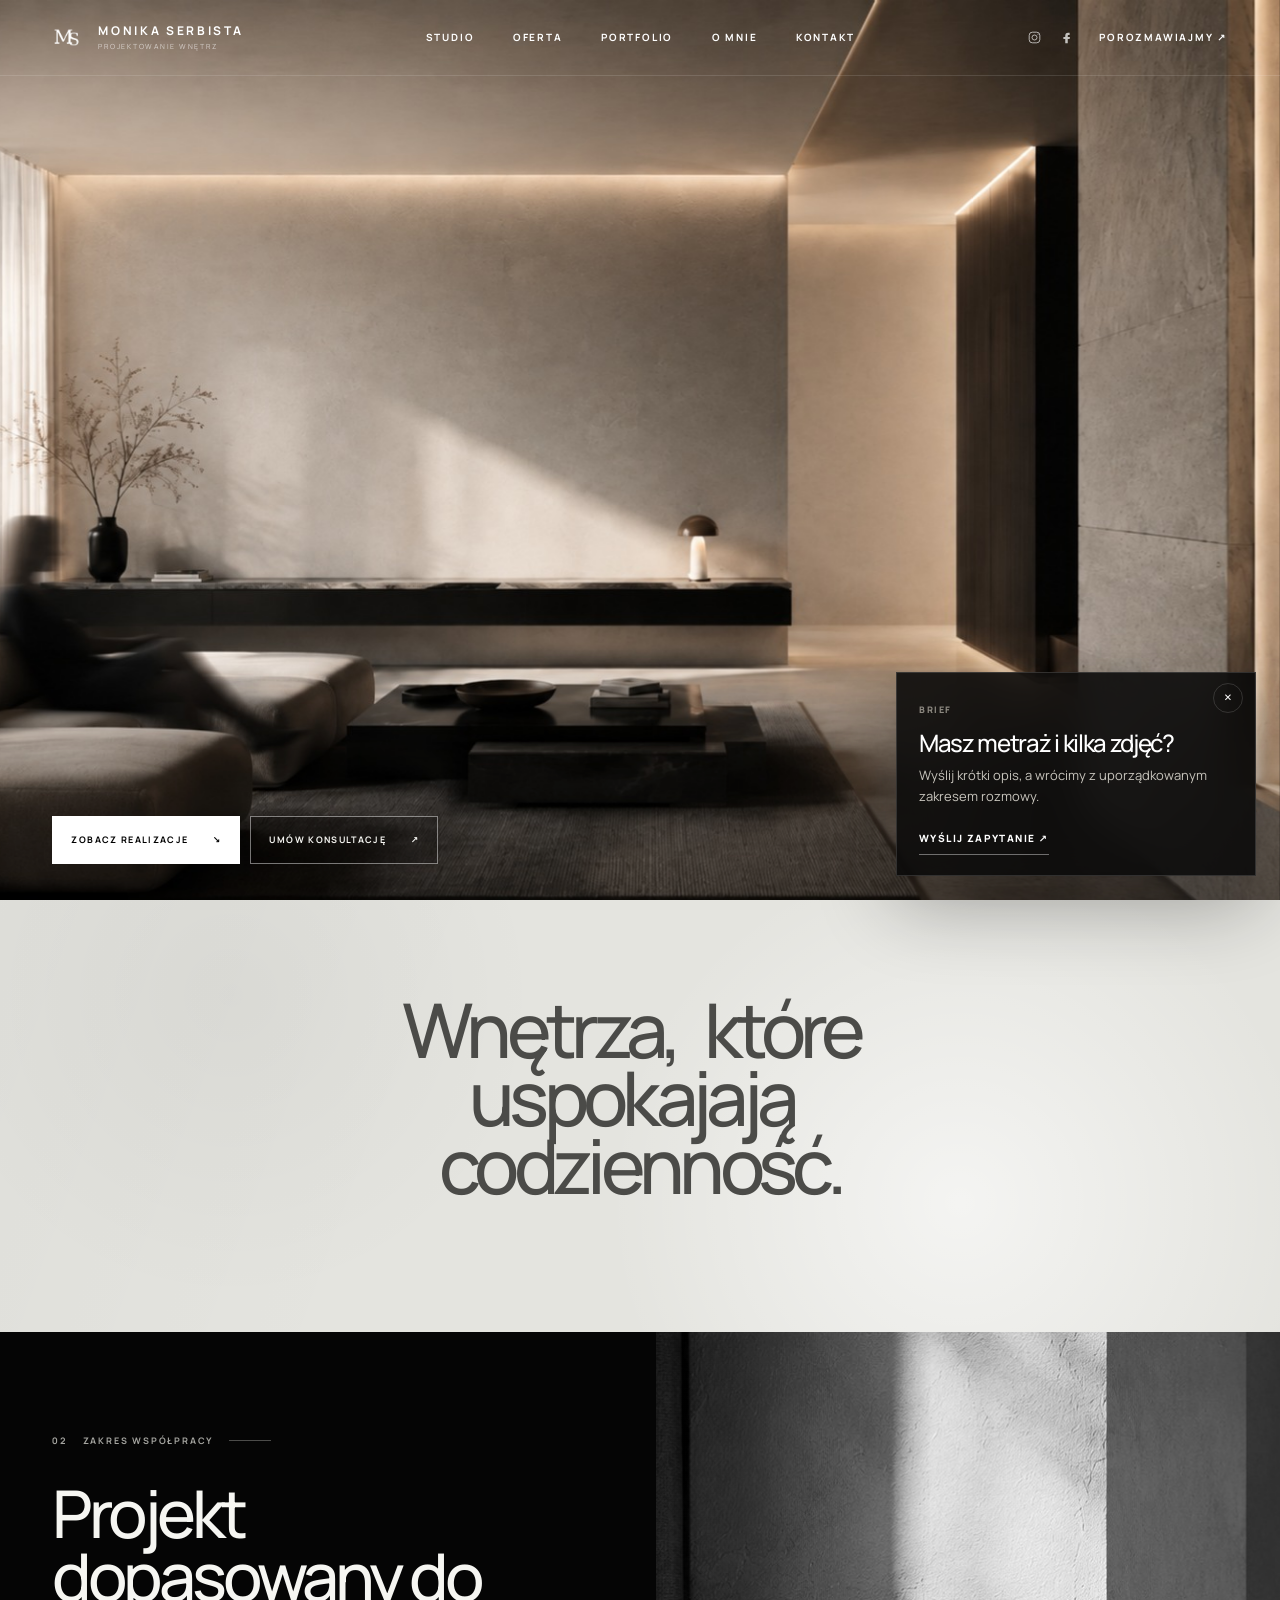
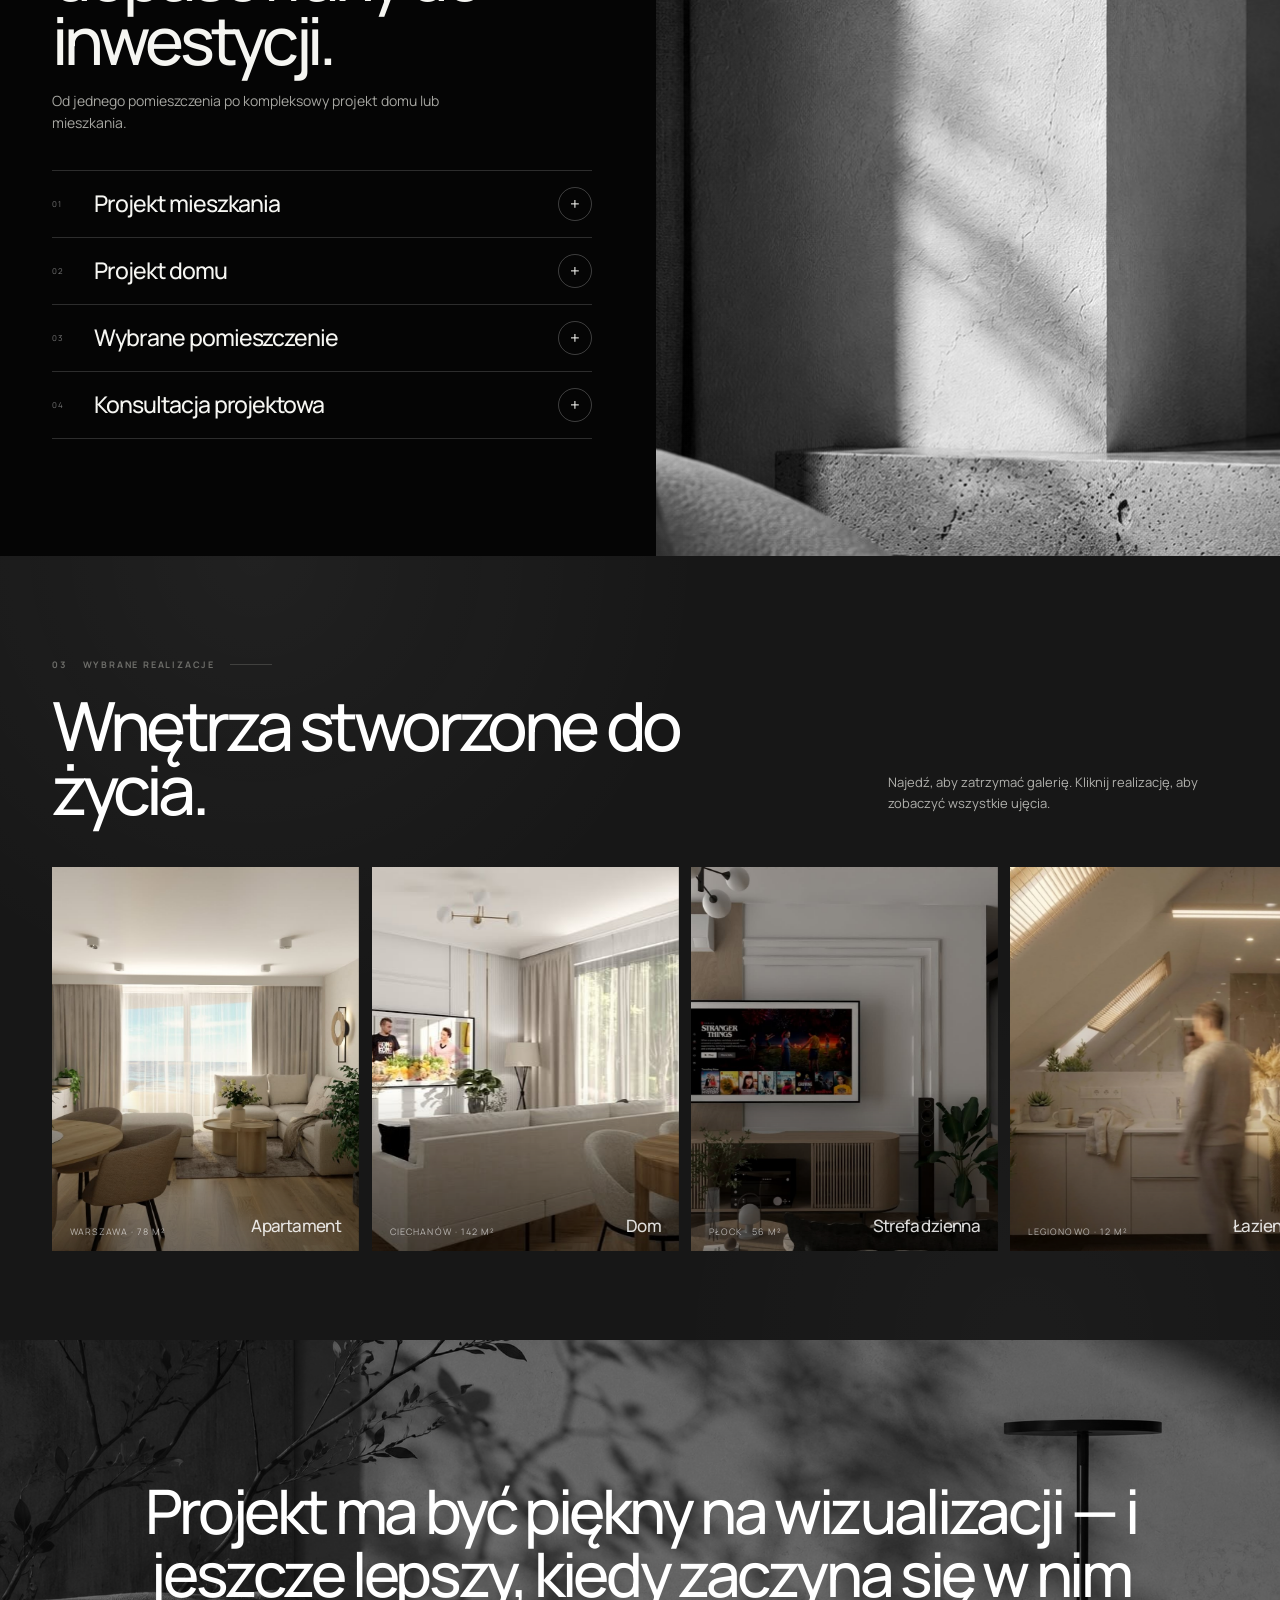
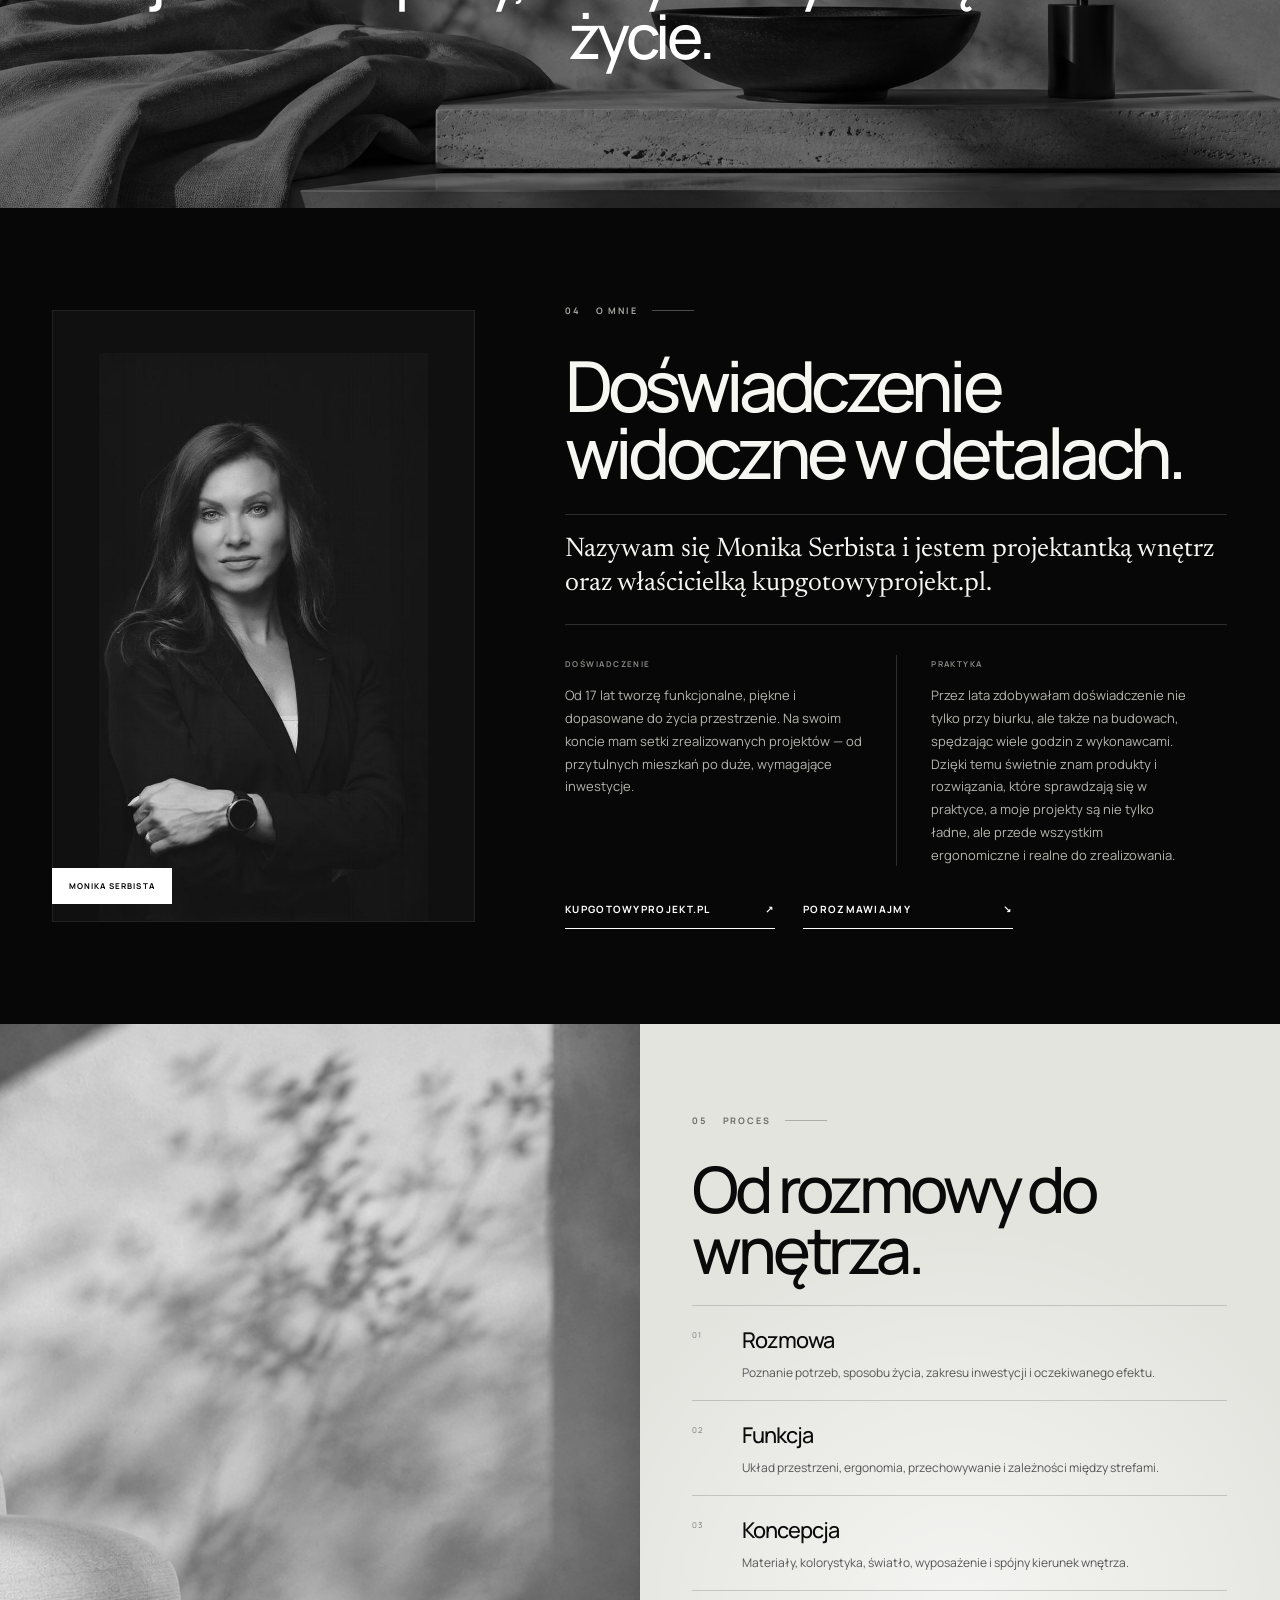
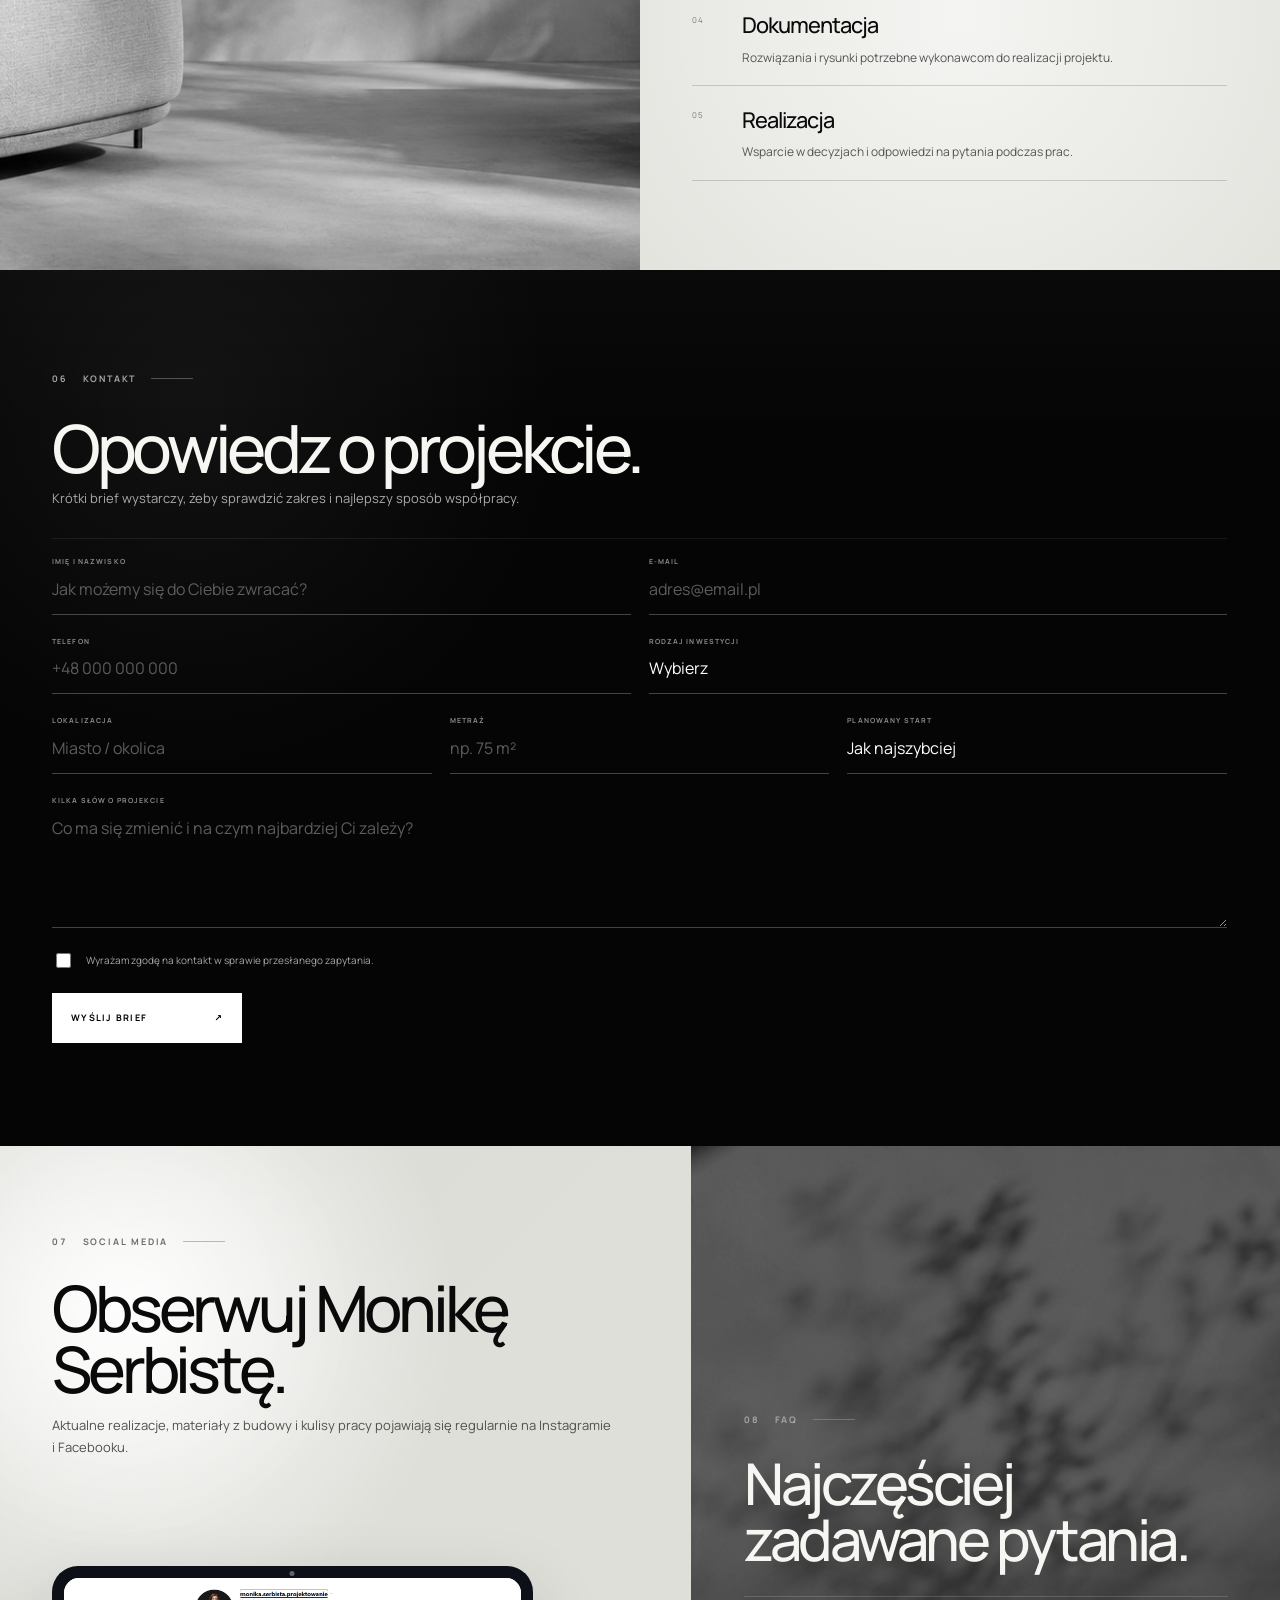
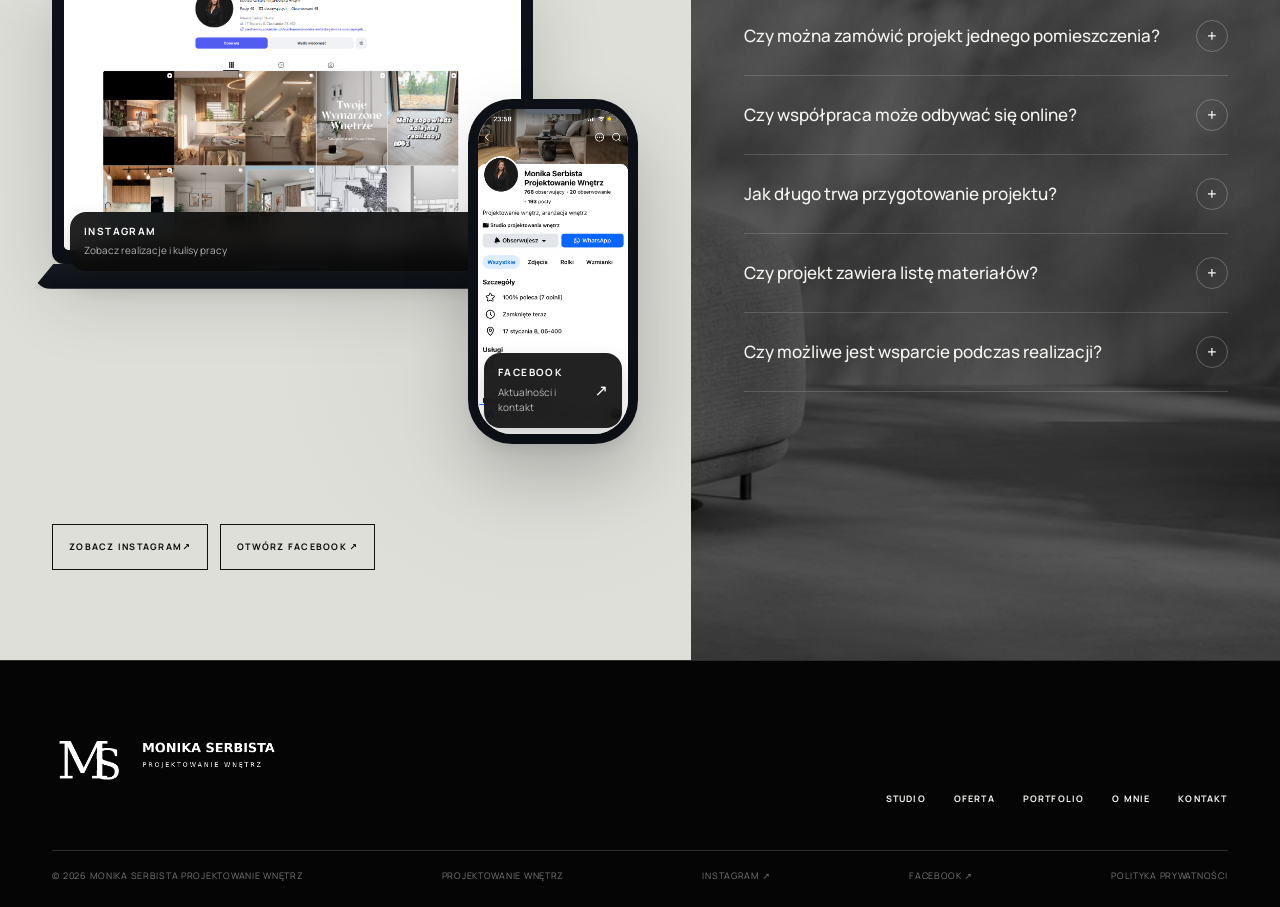
==== commit 8c2ddf4f: "Add files via upload" ====
--- a/index.html
+++ b/index.html
@@ -10,9 +10,9 @@
   <link rel="preconnect" href="https://fonts.googleapis.com">
   <link rel="preconnect" href="https://fonts.gstatic.com" crossorigin>
   <link href="https://fonts.googleapis.com/css2?family=Manrope:wght@400;500;600;700&family=Newsreader:opsz,wght@6..72,400;6..72,500&display=swap" rel="stylesheet">
-  <link rel="stylesheet" href="style.css?v=26.0.0">
+  <link rel="stylesheet" href="style.css?v=34.0.0">
 </head>
-<body class="page-v25 page-v26">
+<body class="page-v32 page-v34">
   <a class="skip-link" href="#main">Przejdź do treści</a>
 
   <header class="site-header" data-header>
@@ -354,6 +354,6 @@
     <button class="gallery__nav gallery__nav--next" type="button" aria-label="Następne zdjęcie">→</button>
   </dialog>
 
-  <script src="script.js?v=26.0.0" defer></script>
+  <script src="script.js?v=34.0.0" defer></script>
 </body>
 </html>
--- a/style.css
+++ b/style.css
@@ -1089,3 +1089,316 @@
 @media (prefers-reduced-motion: reduce){
   .premium-entry-v25{display:none!important;}
 }
+
+
+/* ===== V27 — studio only intro refinement ===== */
+.page-v27 .premium-entry-v25__bg{filter:brightness(.48) contrast(1.04) saturate(.8) blur(2px);}
+.page-v27 .premium-entry-v25.is-ready .premium-entry-v25__bg{filter:brightness(.7) contrast(1.05) saturate(.86) blur(0);}
+.page-v27 .premium-entry-v25__grid{opacity:.12;background:linear-gradient(90deg,rgba(255,255,255,.08) 1px,transparent 1px) 0 0/20% 100%,linear-gradient(0deg,rgba(255,255,255,.06) 1px,transparent 1px) 0 0/100% 50%;}
+.page-v27 .premium-entry-v25__content{gap:12px;}
+.page-v27 .premium-entry-v25__content span{font-size:11px;letter-spacing:.44em;}
+.page-v27 .premium-entry-v25__content strong{font-size:11px;letter-spacing:.18em;color:rgba(255,255,255,.8);}
+.page-v27 .premium-entry-v25__content i{width:min(320px,42vw);opacity:.72;}
+
+
+/* ===== V28 — Studio intro only, cleaner transition ===== */
+body.subpage .premium-entry-v25,
+body.subpage .premium-entry-v28{
+  display:none!important;
+  opacity:0!important;
+  visibility:hidden!important;
+  pointer-events:none!important;
+}
+.premium-entry-v28{
+  background:#030303;
+}
+.premium-entry-v28 .premium-entry-v25__bg{
+  filter:grayscale(.18) brightness(.46) contrast(1.08) blur(2px);
+  transform:scale(1.09);
+}
+.premium-entry-v28.is-ready .premium-entry-v25__bg{
+  filter:grayscale(.08) brightness(.66) contrast(1.08) blur(0);
+  transform:scale(1.015);
+}
+.premium-entry-v28 .premium-entry-v25__grid{
+  opacity:.08;
+  transform-origin:left center;
+}
+.premium-entry-v28 .premium-entry-v25__panel{
+  background:#030303;
+}
+.premium-entry-v28 .premium-entry-v25__content{
+  gap:12px;
+  transform:translateY(10px);
+}
+.premium-entry-v28 .premium-entry-v25__content span{
+  font-size:10px;
+  letter-spacing:.48em;
+}
+.premium-entry-v28 .premium-entry-v25__content strong{
+  font-size:10px;
+  letter-spacing:.2em;
+  color:rgba(255,255,255,.74);
+}
+.premium-entry-v28 .premium-entry-v25__content i{
+  width:min(280px,38vw);
+  background:linear-gradient(90deg,transparent,rgba(255,255,255,.75),transparent);
+}
+
+
+/* ===== V29 — intro only on Studio, no subpage animation ===== */
+body.subpage .premium-entry-v25,
+body.subpage .premium-entry-v28,
+body.subpage .premium-entry-v29{
+  display:none!important;
+  opacity:0!important;
+  visibility:hidden!important;
+  pointer-events:none!important;
+}
+.premium-entry-v29 .premium-entry-v25__bg{
+  filter:grayscale(.16) brightness(.48) contrast(1.07) blur(1.8px);
+  transform:scale(1.07);
+}
+.premium-entry-v29.is-ready .premium-entry-v25__bg{
+  filter:grayscale(.06) brightness(.68) contrast(1.07) blur(0);
+  transform:scale(1.015);
+}
+.premium-entry-v29 .premium-entry-v25__panel{
+  background:#030303;
+}
+.premium-entry-v29 .premium-entry-v25__content span{
+  letter-spacing:.44em;
+}
+
+
+/* ===== V31 — clean Studio intro, no black bars ===== */
+body.subpage .premium-entry-v25,
+body.subpage .premium-entry-v31{
+  display:none!important;
+  opacity:0!important;
+  visibility:hidden!important;
+  pointer-events:none!important;
+}
+.premium-entry-v31{
+  background:#050505;
+}
+.premium-entry-v31 .premium-entry-v25__panel,
+.premium-entry-v31 .premium-entry-v25__grid{
+  display:none!important;
+}
+.premium-entry-v31 .premium-entry-v25__bg{
+  filter:grayscale(.18) brightness(.45) contrast(1.08) blur(2px);
+  transform:scale(1.08);
+  transition:transform 1.45s cubic-bezier(.17,.84,.22,1),filter 1.35s ease,opacity .75s ease;
+}
+.premium-entry-v31.is-ready .premium-entry-v25__bg{
+  filter:grayscale(.06) brightness(.68) contrast(1.08) blur(0);
+  transform:scale(1.015);
+}
+.premium-entry-v31__veil{
+  position:absolute;
+  inset:0;
+  background:
+    radial-gradient(circle at 50% 54%,rgba(255,255,255,.08),transparent 34%),
+    linear-gradient(90deg,rgba(0,0,0,.72),rgba(0,0,0,.38),rgba(0,0,0,.72));
+  opacity:.95;
+  transition:opacity .85s ease, transform 1.2s cubic-bezier(.17,.84,.22,1);
+}
+.premium-entry-v31.is-ready .premium-entry-v31__veil{
+  opacity:.64;
+  transform:scaleX(.94);
+}
+.premium-entry-v31 .premium-entry-v25__content{
+  transform:translateY(12px) scale(.985);
+}
+.premium-entry-v31.is-ready .premium-entry-v25__content{
+  opacity:1;
+  transform:none;
+}
+.premium-entry-v31.is-leaving{
+  animation:v31EntryFade .78s cubic-bezier(.17,.84,.22,1) forwards!important;
+}
+@keyframes v31EntryFade{
+  from{opacity:1;filter:blur(0);transform:scale(1)}
+  to{opacity:0;filter:blur(10px);transform:scale(1.025)}
+}
+
+
+/* =======================================================================
+   V34 FINAL MOTION LAYER — global polish
+   ======================================================================= */
+:root{
+  --ease-premium:cubic-bezier(.17,.84,.22,1);
+}
+
+/* universal reveal gets more premium depth */
+.page-v34 .reveal{
+  will-change:opacity, transform, filter;
+}
+.page-v34 .reveal:not(.is-visible){
+  opacity:0;
+  transform:translate3d(0,42px,0) scale(.985);
+  filter:blur(10px);
+}
+.page-v34 .reveal.is-visible{
+  opacity:1;
+  transform:none;
+  filter:blur(0);
+  transition:
+    opacity 1.05s var(--ease-premium),
+    transform 1.05s var(--ease-premium),
+    filter 1.05s ease;
+}
+.page-v34 .reveal:nth-child(2){transition-delay:.05s;}
+.page-v34 .reveal:nth-child(3){transition-delay:.1s;}
+.page-v34 .reveal:nth-child(4){transition-delay:.15s;}
+
+/* page hero entrance */
+.page-v34 .v33-subhero > img,
+.page-v34 .page-hero > img,
+.page-v34 .sub-hero-v16 img{
+  transform:scale(1.045);
+  transition:transform 1.45s var(--ease-premium), filter 1.1s ease;
+  will-change:transform;
+}
+.page-v34.entry-v25-finished .v33-subhero > img,
+.page-v34.entry-v25-finished .page-hero > img,
+.page-v34.entry-v25-finished .sub-hero-v16 img{
+  transform:scale(1.01);
+}
+.page-v34 .v33-subhero h1,
+.page-v34 .page-hero h1,
+.page-v34 .sub-hero-v16 h1,
+.page-v34 .hero h1{
+  animation:v34TitleIn 1.05s var(--ease-premium) both;
+}
+.page-v34 .v33-subhero p,
+.page-v34 .page-hero p,
+.page-v34 .sub-hero-v16 p{
+  animation:v34TextIn 1.05s var(--ease-premium) .12s both;
+}
+@keyframes v34TitleIn{
+  from{opacity:0;transform:translate3d(0,32px,0);letter-spacing:-.115em;filter:blur(8px)}
+  to{opacity:1;transform:none;filter:blur(0)}
+}
+@keyframes v34TextIn{
+  from{opacity:0;transform:translate3d(0,20px,0);filter:blur(6px)}
+  to{opacity:1;transform:none;filter:blur(0)}
+}
+
+/* buttons / links: magnetic-like feel in CSS */
+.page-v34 a,
+.page-v34 button,
+.page-v34 summary{
+  -webkit-tap-highlight-color:transparent;
+}
+.page-v34 .header-cta,
+.page-v34 .line-link,
+.page-v34 .editorial-link,
+.page-v34 .v33-link,
+.page-v34 .v33-scope__panel a,
+.page-v34 .v33-news-card span,
+.page-v34 .contact-card,
+.page-v34 .form-submit{
+  transition:
+    transform .34s var(--ease-premium),
+    background .28s ease,
+    color .28s ease,
+    border-color .28s ease,
+    opacity .28s ease,
+    box-shadow .34s ease!important;
+}
+.page-v34 .header-cta:hover,
+.page-v34 .line-link:hover,
+.page-v34 .editorial-link:hover,
+.page-v34 .v33-link:hover,
+.page-v34 .v33-scope__panel a:hover,
+.page-v34 .contact-card:hover,
+.page-v34 .form-submit:hover{
+  transform:translate3d(0,-4px,0)!important;
+}
+
+/* images / cards premium hover */
+.page-v34 figure,
+.page-v34 .v33-scope details,
+.page-v34 .v33-news-card,
+.page-v34 .project-card,
+.page-v34 .portfolio-card,
+.page-v34 .contact-card,
+.page-v34 .faq-item,
+.page-v34 .service-card{
+  will-change:transform;
+}
+.page-v34 .v33-scope details,
+.page-v34 .v33-news-card,
+.page-v34 .project-card,
+.page-v34 .portfolio-card,
+.page-v34 .contact-card{
+  transition:
+    transform .48s var(--ease-premium),
+    box-shadow .48s ease,
+    border-color .36s ease,
+    filter .36s ease!important;
+}
+.page-v34 .v33-scope details:hover,
+.page-v34 .v33-news-card:hover,
+.page-v34 .project-card:hover,
+.page-v34 .portfolio-card:hover,
+.page-v34 .contact-card:hover{
+  transform:translate3d(0,-8px,0)!important;
+}
+.page-v34 img{
+  backface-visibility:hidden;
+}
+.page-v34 figure:hover img,
+.page-v34 .v33-scope details:hover summary img,
+.page-v34 .v33-news-card:hover img{
+  transform:scale(1.045);
+}
+
+/* form fields smoother */
+.page-v34 input,
+.page-v34 textarea,
+.page-v34 select{
+  transition:border-color .25s ease, background .25s ease, transform .25s var(--ease-premium), box-shadow .25s ease;
+}
+.page-v34 input:focus,
+.page-v34 textarea:focus,
+.page-v34 select:focus{
+  transform:translateY(-2px);
+  box-shadow:0 18px 50px rgba(0,0,0,.08);
+}
+
+/* clean Studio intro: no black panels */
+.page-v34 .premium-entry-v25__panel,
+.page-v34 .premium-entry-v25__grid{
+  display:none!important;
+}
+.page-v34 .premium-entry-v25{
+  background:#050505;
+}
+.page-v34 .premium-entry-v25__bg{
+  filter:grayscale(.14) brightness(.46) contrast(1.08) blur(2px);
+  transform:scale(1.075);
+  transition:transform 1.4s var(--ease-premium), filter 1.2s ease, opacity .7s ease;
+}
+.page-v34 .premium-entry-v25.is-ready .premium-entry-v25__bg{
+  filter:grayscale(.04) brightness(.68) contrast(1.08) blur(0);
+  transform:scale(1.012);
+}
+.page-v34 .premium-entry-v25.is-leaving{
+  animation:v34EntryOut .72s var(--ease-premium) both!important;
+}
+@keyframes v34EntryOut{
+  to{opacity:0;filter:blur(10px);transform:scale(1.025)}
+}
+
+@media (prefers-reduced-motion: reduce){
+  .page-v34 *,
+  .page-v34 *::before,
+  .page-v34 *::after{
+    animation:none!important;
+    transition:none!important;
+    scroll-behavior:auto!important;
+  }
+}
